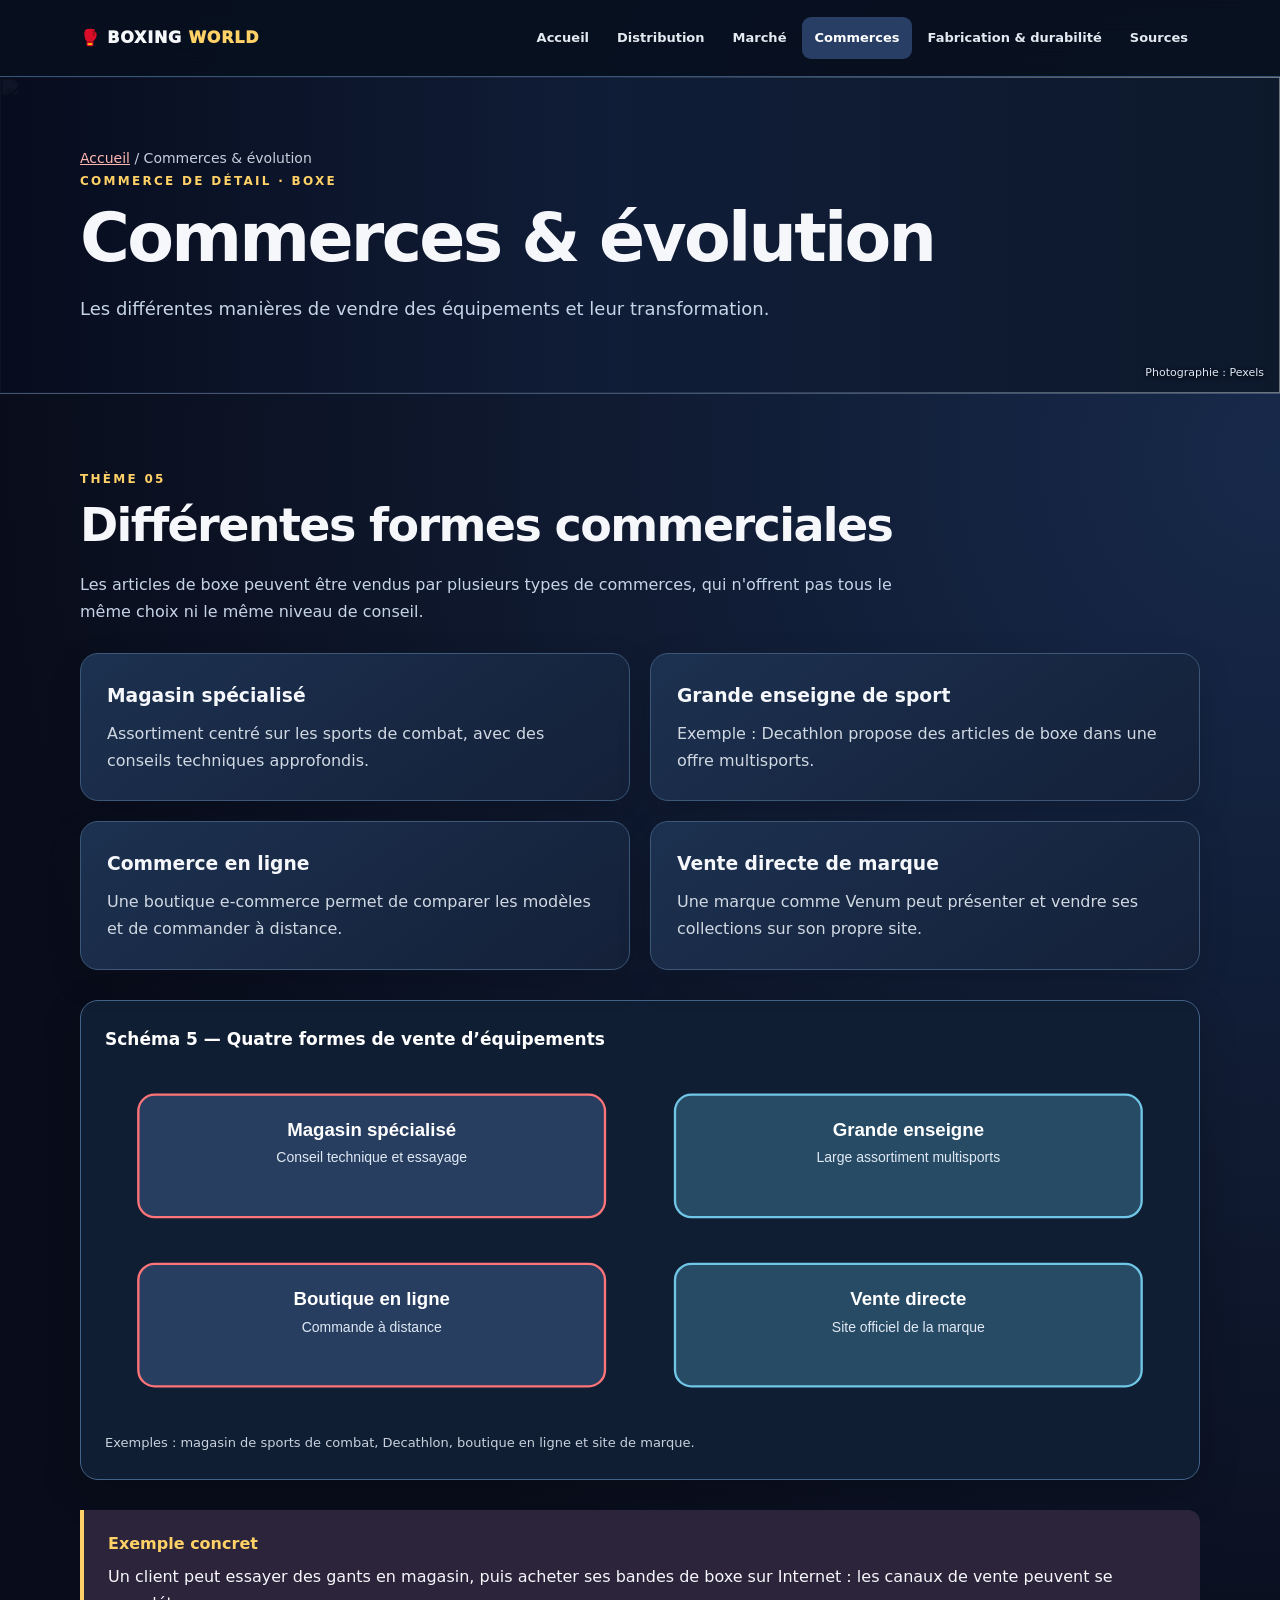
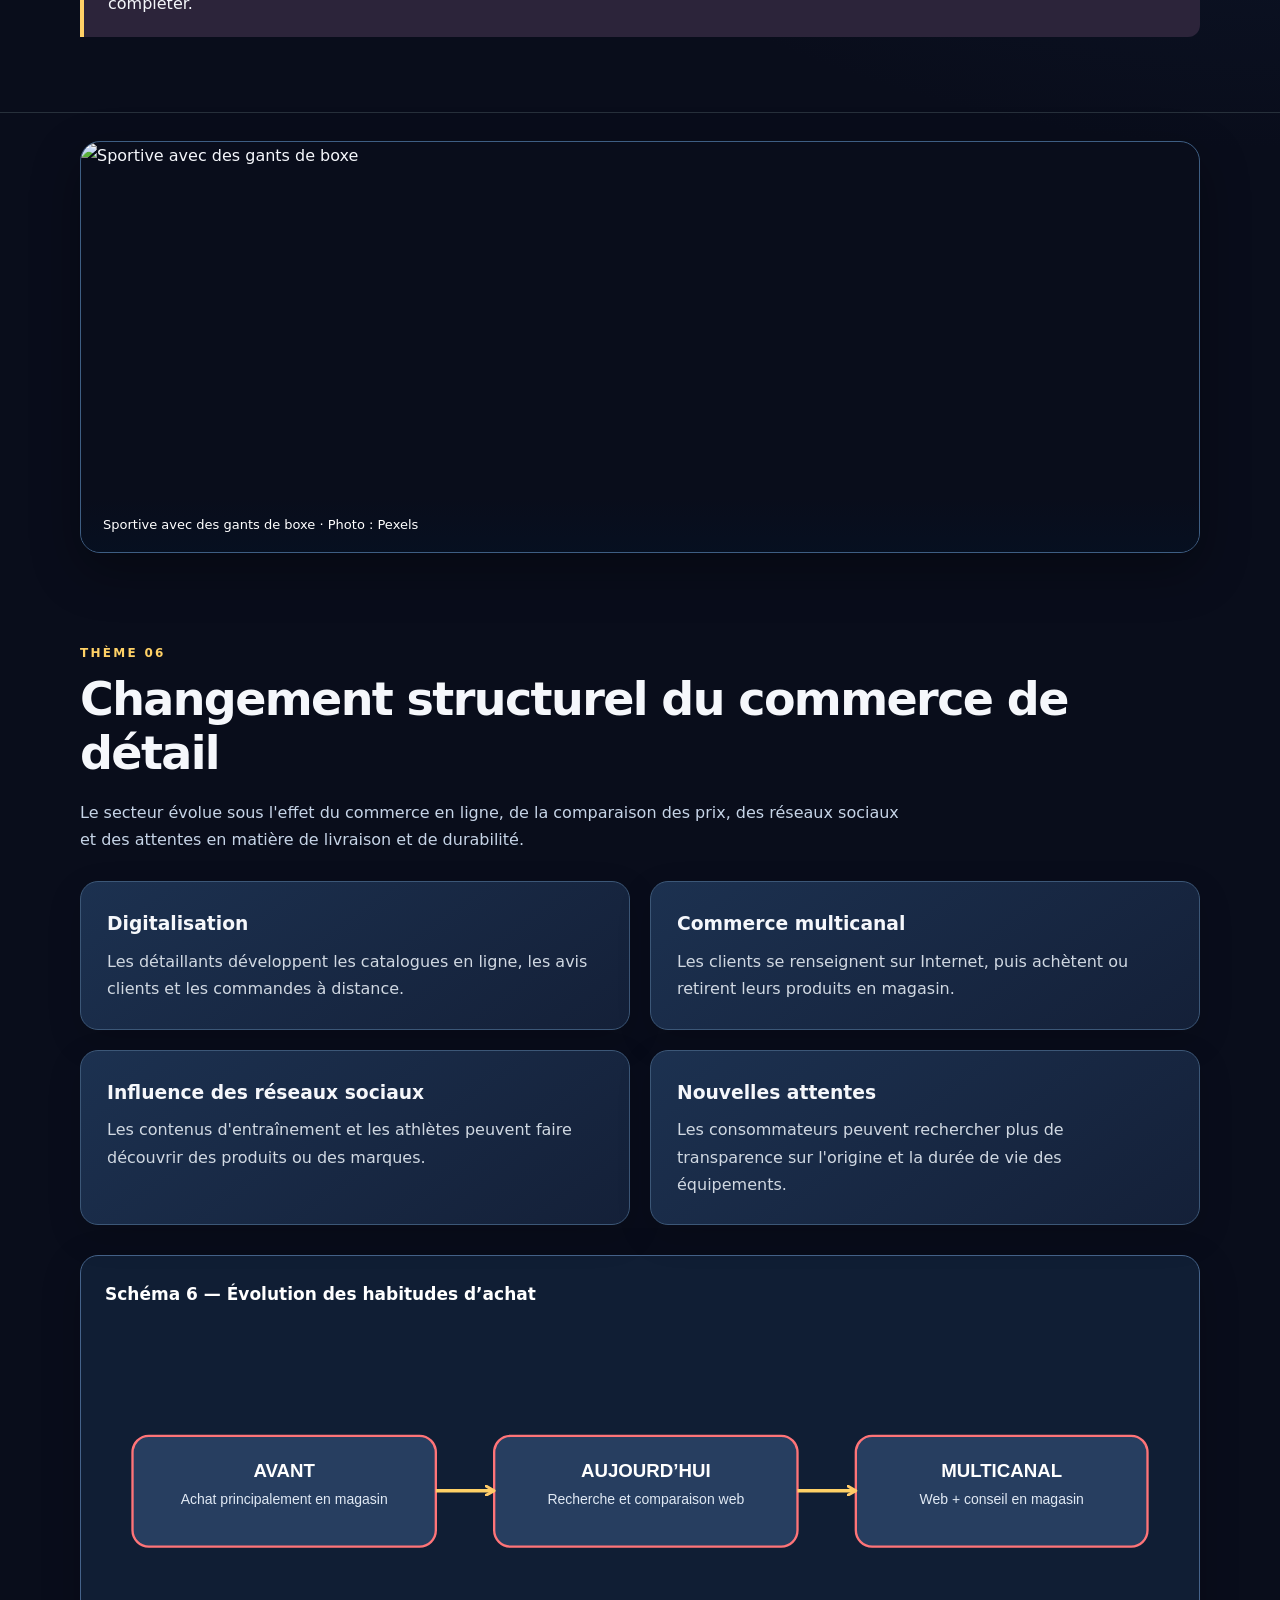
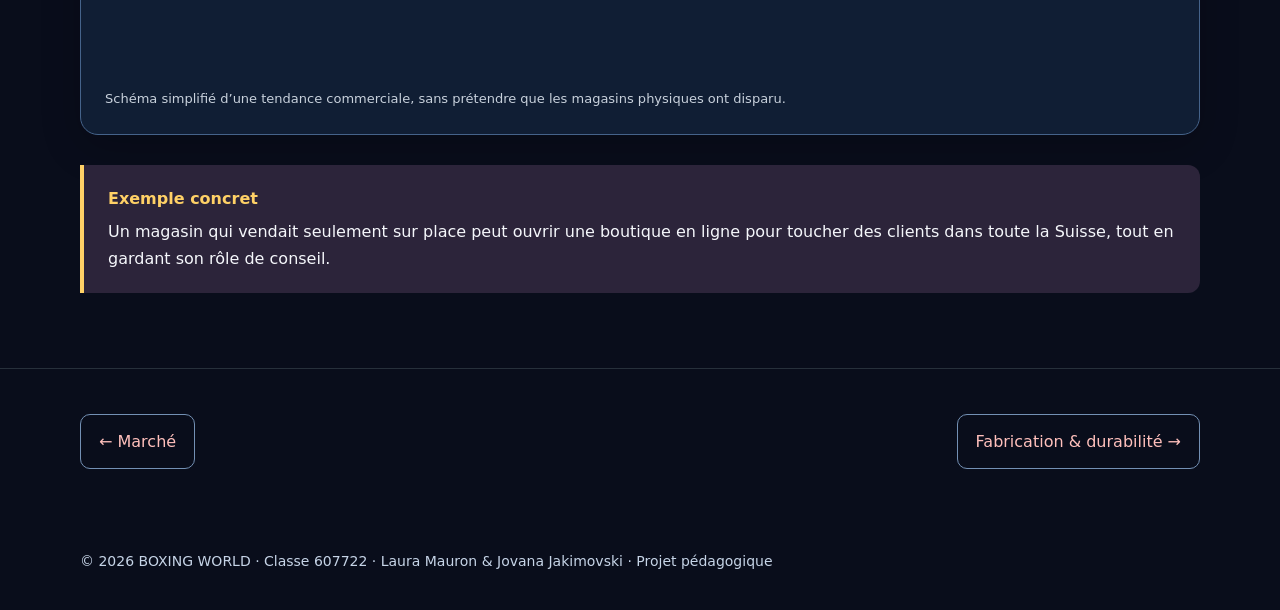
==== commerces.html @ 9fbda21e "site" ====
<!DOCTYPE html>
<html lang="fr"><head><meta charset="utf-8"/><meta content="width=device-width,initial-scale=1" name="viewport"/><meta content="Les différentes manières de vendre des équipements et leur transformation." name="description"/><meta content="#0a0d12" name="theme-color"/><title>Commerces &amp; évolution | BOXING WORLD</title><link href="style.css" rel="stylesheet"/><script defer="" src="script.js"></script></head><body><header class="top"><nav aria-label="Navigation principale" class="nav wrap"><a class="logo" href="index.html">🥊 BOXING <span>WORLD</span></a><button aria-controls="links" aria-expanded="false" class="menu" id="menu">☰ Menu</button><div class="navlinks" id="links"><a href="index.html">Accueil</a><a href="distribution.html">Distribution</a><a href="marche.html">Marché</a><a aria-current="page" href="commerces.html">Commerces</a><a href="fabrication.html">Fabrication &amp; durabilité</a><a href="sources.html">Sources</a></div></nav></header><main><section class="pagehero photo-hero photo-hero-3"><div aria-hidden="true" class="hero-photo"><img alt="" loading="lazy" src="https://images.pexels.com/photos/5750952/pexels-photo-5750952.jpeg?auto=compress&amp;cs=tinysrgb&amp;w=1400"/></div><div class="wrap"><div class="crumb"><a href="index.html">Accueil</a> / Commerces &amp; évolution</div><div class="eyebrow">Commerce de détail · Boxe</div><h1>Commerces &amp; évolution</h1><p>Les différentes manières de vendre des équipements et leur transformation.</p></div><div class="photo-credit">Photographie : Pexels</div></section><section class="section reveal" id="theme5"><div class="wrap"><div class="num">Thème 05</div><h2>Différentes formes commerciales</h2><p class="intro">Les articles de boxe peuvent être vendus par plusieurs types de commerces, qui n'offrent pas tous le même choix ni le même niveau de conseil.</p><div class="grid"><div class="card"><h3>Magasin spécialisé</h3><p>Assortiment centré sur les sports de combat, avec des conseils techniques approfondis.</p></div><div class="card"><h3>Grande enseigne de sport</h3><p>Exemple : Decathlon propose des articles de boxe dans une offre multisports.</p></div><div class="card"><h3>Commerce en ligne</h3><p>Une boutique e-commerce permet de comparer les modèles et de commander à distance.</p></div><div class="card"><h3>Vente directe de marque</h3><p>Une marque comme Venum peut présenter et vendre ses collections sur son propre site.</p></div></div><figure class="diagram"><figcaption>Schéma 5 — Quatre formes de vente d’équipements</figcaption><svg aria-label="Schéma 5 — Quatre formes de vente d’équipements" role="img" viewBox="0 0 900 300" xmlns="http://www.w3.org/2000/svg"><defs><marker id="arrow-head-0" markerHeight="10" markerUnits="userSpaceOnUse" markerWidth="10" orient="auto" refX="8" refY="5"><path d="M1 1 L8 5 L1 9" fill="none" stroke="#ffca69" stroke-linecap="round" stroke-linejoin="round" stroke-width="2.5"></path></marker></defs><rect class="node" height="105" rx="14" width="400" x="20" y="22"></rect><text class="label" text-anchor="middle" x="220.0" y="57">Magasin spécialisé</text><text class="small" text-anchor="middle" x="220.0" y="80">Conseil technique et essayage</text><rect class="mutednode" height="105" rx="14" width="400" x="480" y="22"></rect><text class="label" text-anchor="middle" x="680.0" y="57">Grande enseigne</text><text class="small" text-anchor="middle" x="680.0" y="80">Large assortiment multisports</text><rect class="node" height="105" rx="14" width="400" x="20" y="167"></rect><text class="label" text-anchor="middle" x="220.0" y="202">Boutique en ligne</text><text class="small" text-anchor="middle" x="220.0" y="225">Commande à distance</text><rect class="mutednode" height="105" rx="14" width="400" x="480" y="167"></rect><text class="label" text-anchor="middle" x="680.0" y="202">Vente directe</text><text class="small" text-anchor="middle" x="680.0" y="225">Site officiel de la marque</text></svg><div class="hint">Exemples : magasin de sports de combat, Decathlon, boutique en ligne et site de marque.</div></figure><div class="example"><strong>Exemple concret</strong><p>Un client peut essayer des gants en magasin, puis acheter ses bandes de boxe sur Internet : les canaux de vente peuvent se compléter.</p></div></div></section><figure class="editorial-photo reveal"><img alt="Sportive avec des gants de boxe" decoding="async" loading="lazy" src="https://images.pexels.com/photos/4842731/pexels-photo-4842731.jpeg?auto=compress&amp;cs=tinysrgb&amp;w=1400"/><figcaption>Sportive avec des gants de boxe · Photo : Pexels</figcaption></figure><section class="section reveal" id="theme6"><div class="wrap"><div class="num">Thème 06</div><h2>Changement structurel du commerce de détail</h2><p class="intro">Le secteur évolue sous l'effet du commerce en ligne, de la comparaison des prix, des réseaux sociaux et des attentes en matière de livraison et de durabilité.</p><div class="grid"><div class="card"><h3>Digitalisation</h3><p>Les détaillants développent les catalogues en ligne, les avis clients et les commandes à distance.</p></div><div class="card"><h3>Commerce multicanal</h3><p>Les clients se renseignent sur Internet, puis achètent ou retirent leurs produits en magasin.</p></div><div class="card"><h3>Influence des réseaux sociaux</h3><p>Les contenus d'entraînement et les athlètes peuvent faire découvrir des produits ou des marques.</p></div><div class="card"><h3>Nouvelles attentes</h3><p>Les consommateurs peuvent rechercher plus de transparence sur l'origine et la durée de vie des équipements.</p></div></div><figure class="diagram"><figcaption>Schéma 6 — Évolution des habitudes d’achat</figcaption><svg aria-label="Schéma 6 — Évolution des habitudes d’achat" role="img" viewBox="0 0 900 300" xmlns="http://www.w3.org/2000/svg"><defs><marker id="arrow-head-1" markerHeight="10" markerUnits="userSpaceOnUse" markerWidth="10" orient="auto" refX="8" refY="5"><path d="M1 1 L8 5 L1 9" fill="none" stroke="#ffca69" stroke-linecap="round" stroke-linejoin="round" stroke-width="2.5"></path></marker></defs><rect class="node" height="95" rx="14" width="260" x="15" y="95"></rect><text class="label" text-anchor="middle" x="145.0" y="130">AVANT</text><text class="small" text-anchor="middle" x="145.0" y="153">Achat principalement en magasin</text><rect class="node" height="95" rx="14" width="260" x="325" y="95"></rect><text class="label" text-anchor="middle" x="455.0" y="130">AUJOURD’HUI</text><text class="small" text-anchor="middle" x="455.0" y="153">Recherche et comparaison web</text><rect class="node" height="95" rx="14" width="250" x="635" y="95"></rect><text class="label" text-anchor="middle" x="760.0" y="130">MULTICANAL</text><text class="small" text-anchor="middle" x="760.0" y="153">Web + conseil en magasin</text><path class="edge" d="M275 142 L325 142" marker-end="url(#arrow-head-1)"></path><path class="edge" d="M585 142 L635 142" marker-end="url(#arrow-head-1)"></path></svg><div class="hint">Schéma simplifié d’une tendance commerciale, sans prétendre que les magasins physiques ont disparu.</div></figure><div class="example"><strong>Exemple concret</strong><p>Un magasin qui vendait seulement sur place peut ouvrir une boutique en ligne pour toucher des clients dans toute la Suisse, tout en gardant son rôle de conseil.</p></div></div></section><div class="wrap next"><a href="marche.html">← Marché</a><a href="fabrication.html">Fabrication &amp; durabilité →</a></div></main><footer class="footer"><div class="wrap">© <span class="year">2026</span> BOXING WORLD · Classe 607722 · Laura Mauron &amp; Jovana Jakimovski · Projet pédagogique</div></footer></body></html>
---- style.css ----
:root{--bg:#0a0d12;--surface:#151b25;--surface2:#1d2633;--ink:#f5f7fb;--muted:#b9c4d2;--red:#ff625d;--gold:#ffc778;--line:#354051}*{box-sizing:border-box}html{scroll-behavior:smooth}body{margin:0;background:var(--bg);color:var(--ink);font:16px/1.7 system-ui,-apple-system,Segoe UI,sans-serif}a{color:inherit}a:focus-visible,button:focus-visible{outline:3px solid var(--gold);outline-offset:4px}.wrap{width:min(1120px,92%);margin:auto}.top{position:sticky;top:0;z-index:50;background:#0a0d12ed;backdrop-filter:blur(16px);border-bottom:1px solid var(--line)}.nav{display:flex;align-items:center;justify-content:space-between;gap:16px;min-height:76px}.logo{font-weight:950;letter-spacing:.05em;text-decoration:none;white-space:nowrap}.logo span,.accent{color:var(--red)}.navlinks{display:flex;align-items:center;gap:4px;flex-wrap:wrap}.navlinks a{font-size:13px;text-decoration:none;padding:10px 12px;border-radius:9px;color:#e3e9f0;font-weight:700}.navlinks a:hover,.navlinks a[aria-current=page]{background:#35232b;color:#ffb4b0}.menu{display:none;background:var(--surface);color:white;border:1px solid var(--line);border-radius:9px;padding:8px 14px;cursor:pointer}.hero{position:relative;isolation:isolate;overflow:hidden;background:radial-gradient(circle at 82% 18%,#a52f3660,transparent 38%),linear-gradient(115deg,#192333,#090b0f);padding:115px 0 105px;border-bottom:1px solid var(--line)}.hero:after{content:'🥊';position:absolute;right:6%;top:8%;font-size:clamp(130px,21vw,290px);opacity:.12;transform:rotate(-17deg);z-index:-1}.eyebrow,.num{color:#ffb2ac;text-transform:uppercase;letter-spacing:.19em;font-size:12px;font-weight:900}.hero h1{font-size:clamp(52px,8vw,104px);line-height:1.04;letter-spacing:-.06em;margin:20px 0}.hero p{max-width:720px;color:#d0d8e3;font-size:clamp(17px,2vw,21px)}.btn{display:inline-flex;align-items:center;justify-content:center;background:var(--red);color:#14151a;text-decoration:none;font-weight:900;border:0;border-radius:11px;padding:13px 22px;margin-top:16px;cursor:pointer;transition:transform .2s,background .2s}.btn:hover{background:#ff8c87;transform:translateY(-3px)}.btn.secondary{background:transparent;color:#fff;border:1px solid #718097}.meta{margin-top:32px;color:#d4dbe4;font-size:14px}.pagehero{padding:70px 0 50px;background:linear-gradient(125deg,#1b2330,#10151c);border-bottom:1px solid var(--line)}.pagehero h1{font-size:clamp(36px,6vw,68px);line-height:1.1;letter-spacing:-.04em;margin:10px 0}.pagehero p{color:var(--muted);max-width:760px;font-size:18px}.section{padding:75px 0;border-bottom:1px solid #27303b;scroll-margin-top:95px}.section h2{font-size:clamp(30px,4vw,46px);line-height:1.17;margin:10px 0 18px;letter-spacing:-.035em}.section .intro{color:var(--muted);max-width:830px}.grid,.topicgrid{display:grid;grid-template-columns:repeat(2,minmax(0,1fr));gap:20px;margin-top:28px}.card,.topic{background:linear-gradient(150deg,#1b2430,#141a23);border:1px solid var(--line);border-radius:18px;padding:26px;transition:transform .2s,border-color .2s}.card:hover,.topic:hover{border-color:#bc6665;transform:translateY(-3px)}.card h3{margin:0 0 8px}.card p{margin:0;color:#d0d8e2}.topic{text-decoration:none;display:flex;flex-direction:column;gap:10px}.topic strong{font-size:23px}.topic small{color:var(--muted);font-size:15px}.topic .arrowlink{color:var(--red);font-weight:900;margin-top:auto}.example{border-left:4px solid var(--red);background:#281d25;padding:20px 24px;border-radius:0 12px 12px 0;margin-top:24px}.example strong{color:#ffaaa6}.example p{margin:6px 0 0}.steps{display:flex;align-items:stretch;flex-wrap:wrap;gap:9px;margin:24px 0}.step{padding:12px 15px;background:var(--surface);border:1px solid var(--line);border-radius:10px;flex:1;min-width:130px;text-align:center;font-weight:700}.arrow{align-self:center;color:var(--red);font-weight:900}.pill{display:inline-block;border:1px solid #a5504e;color:#ffc0bc;padding:5px 10px;border-radius:30px;margin:5px 5px 0 0;font-size:13px}.sources a{color:#ffb3af;overflow-wrap:anywhere}.sources li{margin-bottom:14px}.footer{padding:36px 0;color:var(--muted);font-size:14px}.back{color:#ffaaa6}.diagram{margin:30px 0;background:#101824;border:1px solid #425063;border-radius:18px;padding:24px;overflow-x:auto}.diagram figcaption{font-weight:850;color:#fff;margin-bottom:16px;font-size:17px}.diagram svg{display:block;width:100%;min-width:550px;height:auto;max-height:350px}.diagram .hint{color:#c8d1dc;font-size:13px;margin-top:13px}.diagram svg text{font-family:Arial,sans-serif}.diagram svg .label{fill:#fff;font-size:16px;font-weight:700}.diagram svg .small{fill:#d3d9e3;font-size:12px}.diagram svg .node{fill:#252b37;stroke:#ff7771;stroke-width:2}.diagram svg .edge{stroke:#ff8d86;stroke-width:3;fill:none}.diagram svg .mutednode{fill:#283342;stroke:#9bb0c8;stroke-width:2}.notice{padding:18px 22px;background:#172333;border:1px solid #45576d;border-radius:12px;margin:22px 0;color:#e2eaf2}.quiz{background:var(--surface);border:1px solid var(--line);padding:28px;border-radius:18px;margin-top:25px}.quiz button{display:block;text-align:left;width:100%;padding:12px 15px;background:#242e3b;color:white;border:1px solid #566375;border-radius:9px;margin:10px 0;cursor:pointer;font:inherit}.quiz button:hover{border-color:var(--red)}.quiz button:disabled{cursor:default;opacity:.85}.quiz-result{font-weight:800;min-height:30px}.crumb{font-size:14px;color:#c7d0dd}.crumb a{color:#ffb5b0}.next{display:flex;justify-content:space-between;gap:15px;flex-wrap:wrap;margin:45px auto}.next a{color:#ffc0bc;text-decoration:none;border:1px solid #566275;padding:13px 18px;border-radius:10px}.next a:hover{background:#293344}.reveal{opacity:0;transform:translateY(18px);transition:opacity .55s,transform .55s}.reveal.visible{opacity:1;transform:none}@media(max-width:920px){.menu{display:block}.navlinks{display:none;position:absolute;top:75px;left:0;right:0;background:#111823;padding:16px 4%;flex-direction:column;align-items:stretch;border-bottom:1px solid var(--line)}.navlinks.open{display:flex}.navlinks a{font-size:15px}.grid,.topicgrid{grid-template-columns:1fr}.hero{padding:78px 0}.arrow{display:none}}@media(prefers-reduced-motion:reduce){*,*:before,*:after{scroll-behavior:auto!important;transition:none!important}.reveal{opacity:1;transform:none}}
/* BOXING WORLD V3 — palette, photos et flèches */
:root{--bg:#090d1b;--surface:#15223a;--surface2:#1b3150;--red:#ff525e;--gold:#ffd166;--line:#405574;--muted:#c6d4e7}
body{background:radial-gradient(circle at 100% 12%,#17294a 0,transparent 36%),var(--bg)}
.top{background:#08101feF;border-bottom-color:#355579}.logo span{color:#ffd166}.navlinks a[aria-current=page]{background:#283e65;color:#fff}.navlinks a:hover{background:#294c74;color:#fff}
.hero,.pagehero{isolation:isolate;position:relative;overflow:hidden;background:#111c30}.hero{min-height:560px;display:flex;align-items:center}.pagehero{min-height:300px}.hero:after{display:none}.photo-hero>.wrap{position:relative;z-index:2}.hero-photo{position:absolute;inset:0;z-index:0}.hero-photo img{width:100%;height:100%;object-fit:cover;object-position:center 45%;filter:saturate(1.18) contrast(1.12)}.photo-hero:before{content:'';position:absolute;inset:0;z-index:1;background:linear-gradient(90deg,#070c1df5 0%,#101d38e8 48%,#08142675 100%)}.photo-credit{position:absolute;right:16px;bottom:10px;z-index:2;color:#dce7f4;font-size:11px;text-shadow:0 1px 4px #000}.hero h1{text-shadow:0 4px 22px #0008}.accent{color:#ffd166}.eyebrow,.num{color:#ffd166}.btn{background:#ff5964;color:#111827}.btn:hover{background:#ff8990}.card,.topic{background:linear-gradient(145deg,#1c3150,#142038);border-color:#3c5777;box-shadow:0 12px 35px #0002}.card:hover,.topic:hover{border-color:#ffd166;box-shadow:0 18px 40px #0005}.topic:nth-child(2){border-top:4px solid #48b5dc}.topic:nth-child(3){border-top:4px solid #ffd166}.topic:nth-child(4){border-top:4px solid #6dd4a7}.topic:nth-child(1){border-top:4px solid #ff5964}.topic .arrowlink{color:#ffd166;display:inline-flex;align-items:center;gap:10px}.topic .arrowlink:after{content:'➜';font-size:20px;transition:transform .2s}.topic:hover .arrowlink:after{transform:translateX(6px)}.step{background:#1d3455;border-color:#5b779b}.steps{gap:12px}.arrow{font-size:0;width:24px;min-width:24px;align-self:center;display:grid;place-items:center}.arrow:after{content:'➜';font-size:25px;color:#ffd166}.diagram{background:#101e34;border-color:#45638a;box-shadow:0 12px 40px #0003}.diagram svg .node{fill:#273e60;stroke:#ff7478}.diagram svg .mutednode{fill:#284b65;stroke:#70c6e6}.diagram svg .edge{stroke:#ffd166;stroke-width:3}.diagram svg .small{fill:#e0e9f4}.example{background:#2c243a;border-left-color:#ffd166}.example strong{color:#ffd166}.editorial-photo{width:min(1120px,92%);margin:28px auto 15px;position:relative;border-radius:20px;overflow:hidden;border:1px solid #3e5e83;box-shadow:0 18px 50px #0005}.editorial-photo img{display:block;width:100%;height:clamp(240px,38vw,410px);object-fit:cover}.editorial-photo figcaption{position:absolute;bottom:0;left:0;right:0;padding:16px 22px;background:linear-gradient(transparent,#061021e8);font-size:13px;color:#fff}.next a{border-color:#7390b4}.next a:hover{background:#29476a}.quiz button:hover{border-color:#ffd166}
@media(max-width:920px){.hero{min-height:490px}.photo-hero:before{background:linear-gradient(90deg,#070c1df5,#101d38d9)}.steps{display:grid;grid-template-columns:1fr;gap:4px}.arrow{height:28px;width:100%;transform:rotate(90deg);justify-self:center}.diagram svg{min-width:550px}.navlinks{background:#0d1a30}}
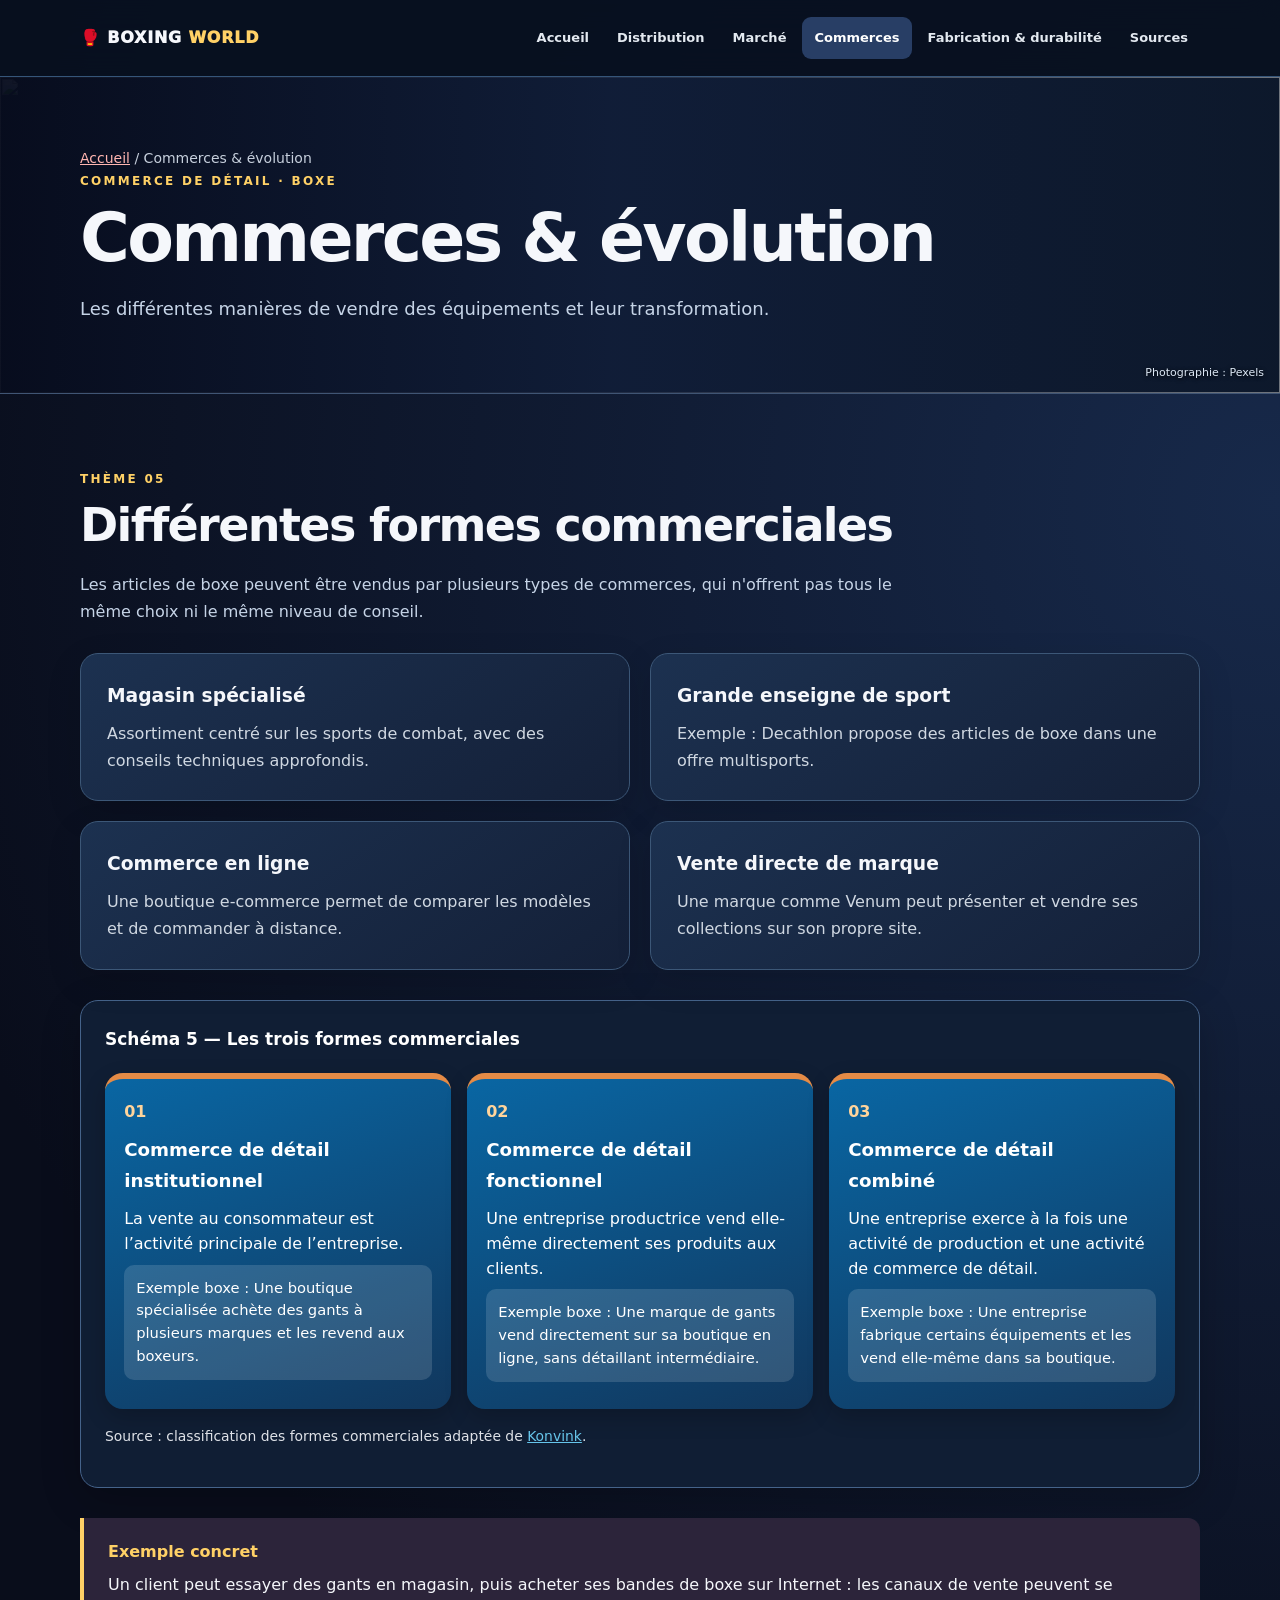
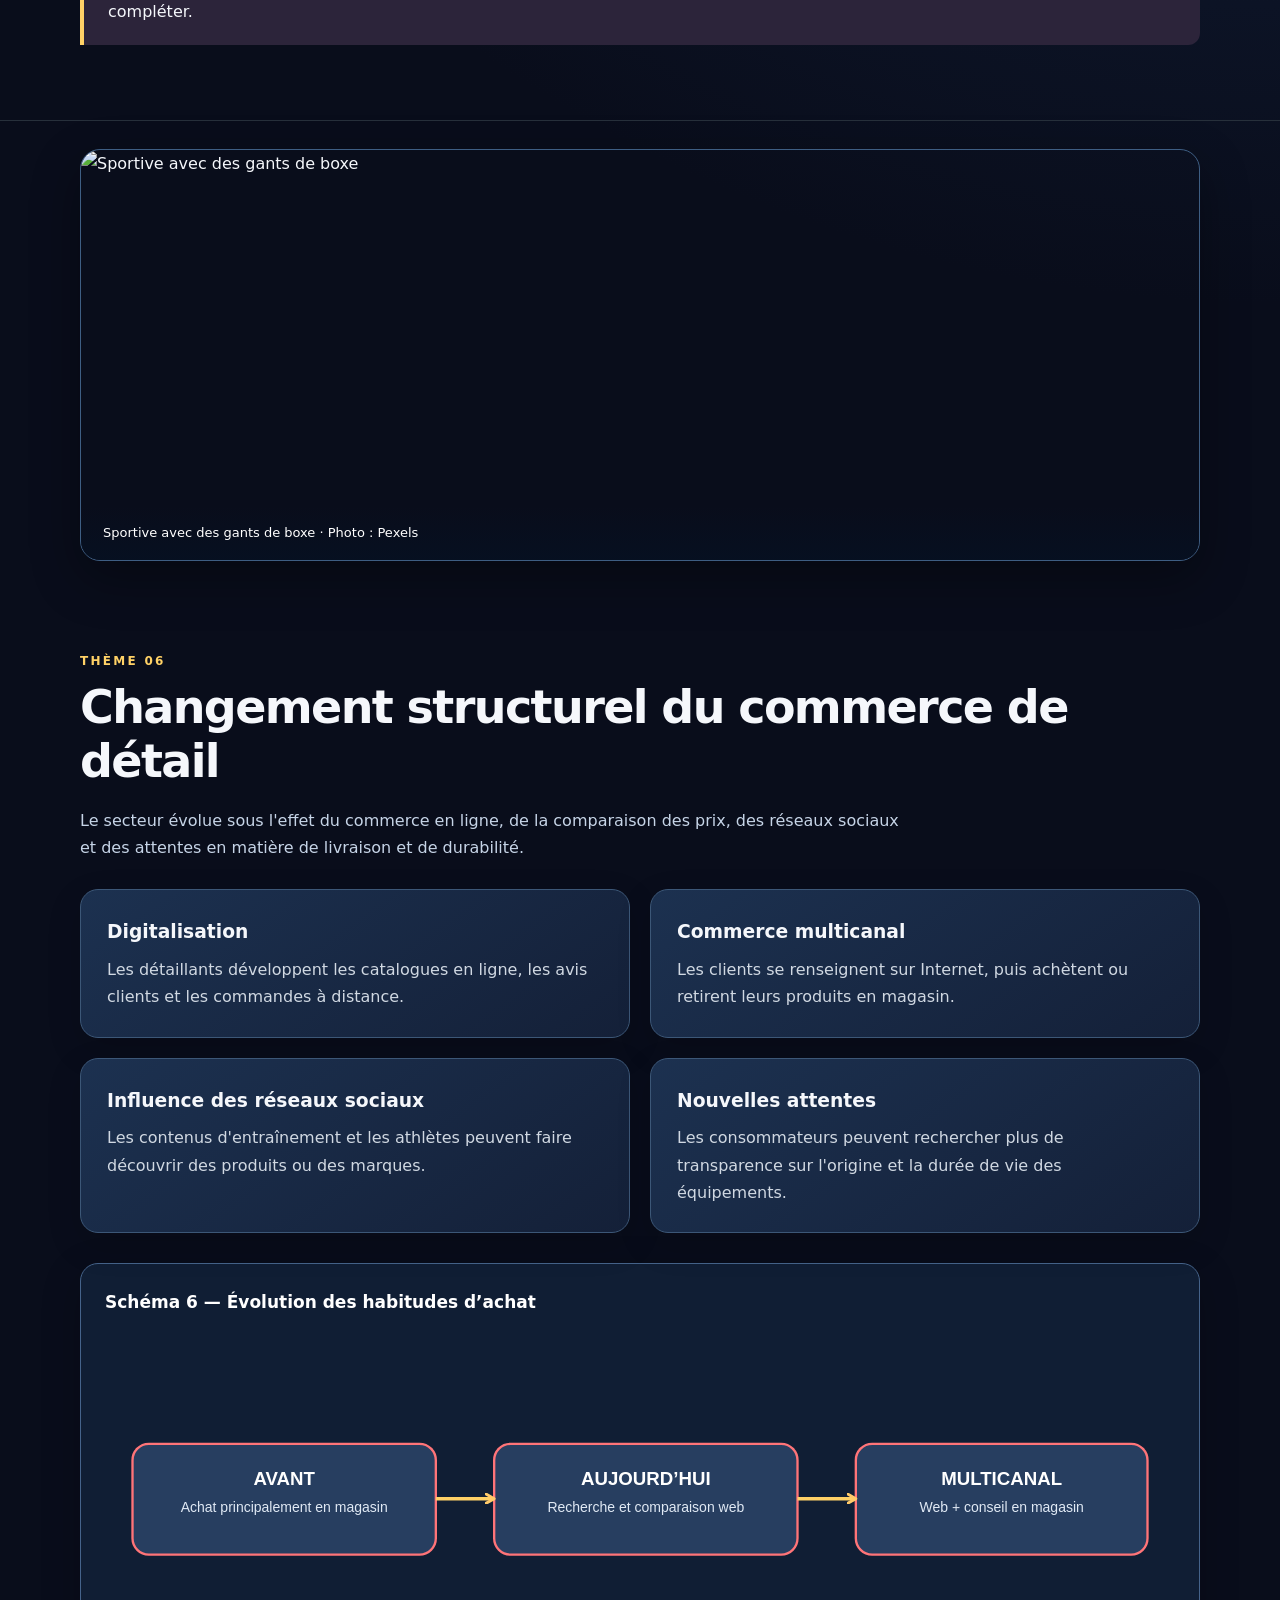
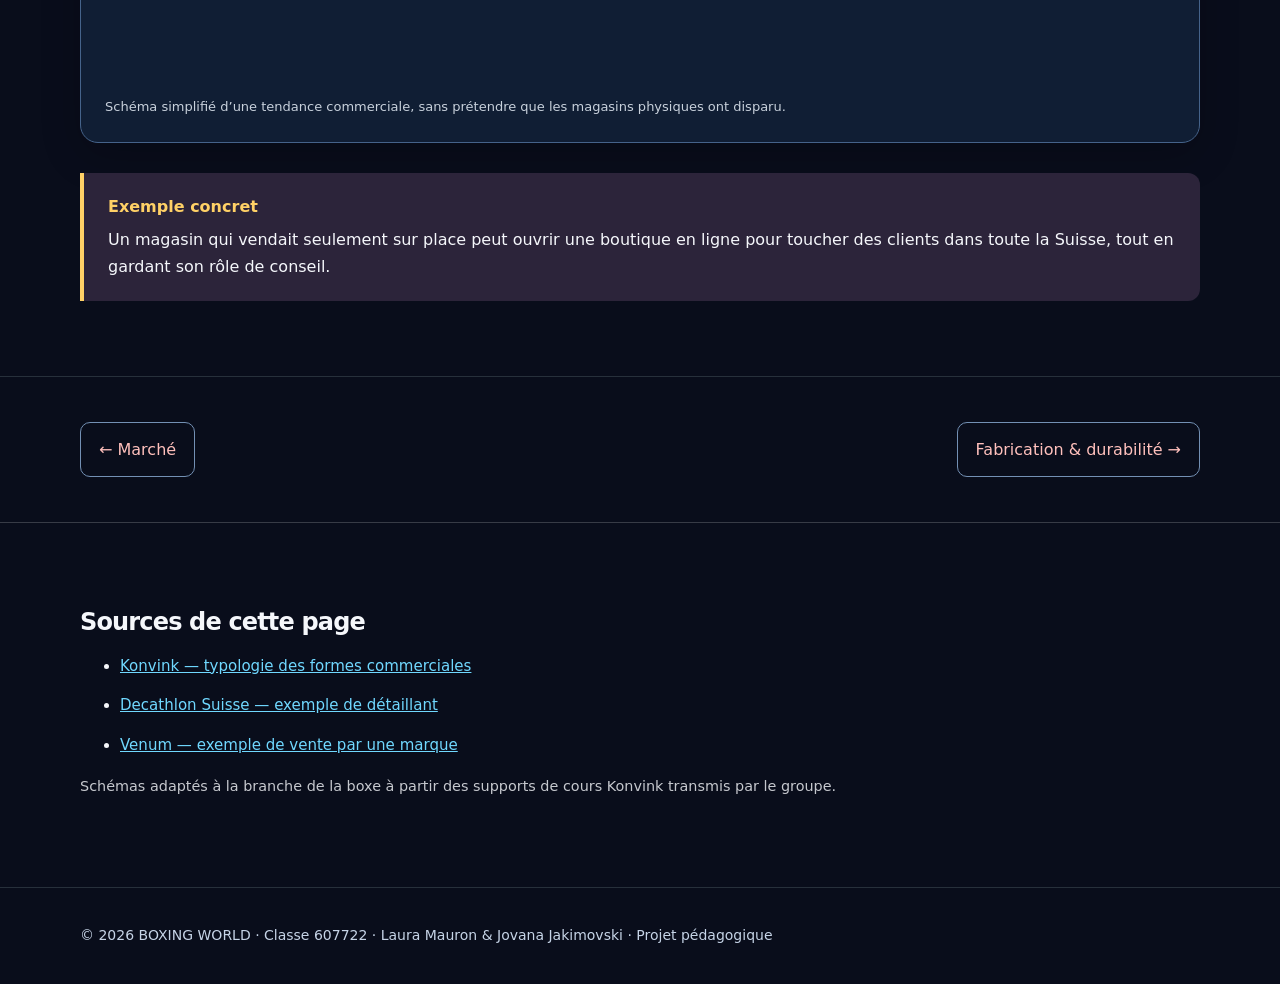
==== commit 77b36d9e: "add" ====
--- a/commerces.html
+++ b/commerces.html
@@ -1,2 +1,3 @@
 <!DOCTYPE html>
-<html lang="fr"><head><meta charset="utf-8"/><meta content="width=device-width,initial-scale=1" name="viewport"/><meta content="Les différentes manières de vendre des équipements et leur transformation." name="description"/><meta content="#0a0d12" name="theme-color"/><title>Commerces &amp; évolution | BOXING WORLD</title><link href="style.css" rel="stylesheet"/><script defer="" src="script.js"></script></head><body><header class="top"><nav aria-label="Navigation principale" class="nav wrap"><a class="logo" href="index.html">🥊 BOXING <span>WORLD</span></a><button aria-controls="links" aria-expanded="false" class="menu" id="menu">☰ Menu</button><div class="navlinks" id="links"><a href="index.html">Accueil</a><a href="distribution.html">Distribution</a><a href="marche.html">Marché</a><a aria-current="page" href="commerces.html">Commerces</a><a href="fabrication.html">Fabrication &amp; durabilité</a><a href="sources.html">Sources</a></div></nav></header><main><section class="pagehero photo-hero photo-hero-3"><div aria-hidden="true" class="hero-photo"><img alt="" loading="lazy" src="https://images.pexels.com/photos/5750952/pexels-photo-5750952.jpeg?auto=compress&amp;cs=tinysrgb&amp;w=1400"/></div><div class="wrap"><div class="crumb"><a href="index.html">Accueil</a> / Commerces &amp; évolution</div><div class="eyebrow">Commerce de détail · Boxe</div><h1>Commerces &amp; évolution</h1><p>Les différentes manières de vendre des équipements et leur transformation.</p></div><div class="photo-credit">Photographie : Pexels</div></section><section class="section reveal" id="theme5"><div class="wrap"><div class="num">Thème 05</div><h2>Différentes formes commerciales</h2><p class="intro">Les articles de boxe peuvent être vendus par plusieurs types de commerces, qui n'offrent pas tous le même choix ni le même niveau de conseil.</p><div class="grid"><div class="card"><h3>Magasin spécialisé</h3><p>Assortiment centré sur les sports de combat, avec des conseils techniques approfondis.</p></div><div class="card"><h3>Grande enseigne de sport</h3><p>Exemple : Decathlon propose des articles de boxe dans une offre multisports.</p></div><div class="card"><h3>Commerce en ligne</h3><p>Une boutique e-commerce permet de comparer les modèles et de commander à distance.</p></div><div class="card"><h3>Vente directe de marque</h3><p>Une marque comme Venum peut présenter et vendre ses collections sur son propre site.</p></div></div><figure class="diagram"><figcaption>Schéma 5 — Quatre formes de vente d’équipements</figcaption><svg aria-label="Schéma 5 — Quatre formes de vente d’équipements" role="img" viewBox="0 0 900 300" xmlns="http://www.w3.org/2000/svg"><defs><marker id="arrow-head-0" markerHeight="10" markerUnits="userSpaceOnUse" markerWidth="10" orient="auto" refX="8" refY="5"><path d="M1 1 L8 5 L1 9" fill="none" stroke="#ffca69" stroke-linecap="round" stroke-linejoin="round" stroke-width="2.5"></path></marker></defs><rect class="node" height="105" rx="14" width="400" x="20" y="22"></rect><text class="label" text-anchor="middle" x="220.0" y="57">Magasin spécialisé</text><text class="small" text-anchor="middle" x="220.0" y="80">Conseil technique et essayage</text><rect class="mutednode" height="105" rx="14" width="400" x="480" y="22"></rect><text class="label" text-anchor="middle" x="680.0" y="57">Grande enseigne</text><text class="small" text-anchor="middle" x="680.0" y="80">Large assortiment multisports</text><rect class="node" height="105" rx="14" width="400" x="20" y="167"></rect><text class="label" text-anchor="middle" x="220.0" y="202">Boutique en ligne</text><text class="small" text-anchor="middle" x="220.0" y="225">Commande à distance</text><rect class="mutednode" height="105" rx="14" width="400" x="480" y="167"></rect><text class="label" text-anchor="middle" x="680.0" y="202">Vente directe</text><text class="small" text-anchor="middle" x="680.0" y="225">Site officiel de la marque</text></svg><div class="hint">Exemples : magasin de sports de combat, Decathlon, boutique en ligne et site de marque.</div></figure><div class="example"><strong>Exemple concret</strong><p>Un client peut essayer des gants en magasin, puis acheter ses bandes de boxe sur Internet : les canaux de vente peuvent se compléter.</p></div></div></section><figure class="editorial-photo reveal"><img alt="Sportive avec des gants de boxe" decoding="async" loading="lazy" src="https://images.pexels.com/photos/4842731/pexels-photo-4842731.jpeg?auto=compress&amp;cs=tinysrgb&amp;w=1400"/><figcaption>Sportive avec des gants de boxe · Photo : Pexels</figcaption></figure><section class="section reveal" id="theme6"><div class="wrap"><div class="num">Thème 06</div><h2>Changement structurel du commerce de détail</h2><p class="intro">Le secteur évolue sous l'effet du commerce en ligne, de la comparaison des prix, des réseaux sociaux et des attentes en matière de livraison et de durabilité.</p><div class="grid"><div class="card"><h3>Digitalisation</h3><p>Les détaillants développent les catalogues en ligne, les avis clients et les commandes à distance.</p></div><div class="card"><h3>Commerce multicanal</h3><p>Les clients se renseignent sur Internet, puis achètent ou retirent leurs produits en magasin.</p></div><div class="card"><h3>Influence des réseaux sociaux</h3><p>Les contenus d'entraînement et les athlètes peuvent faire découvrir des produits ou des marques.</p></div><div class="card"><h3>Nouvelles attentes</h3><p>Les consommateurs peuvent rechercher plus de transparence sur l'origine et la durée de vie des équipements.</p></div></div><figure class="diagram"><figcaption>Schéma 6 — Évolution des habitudes d’achat</figcaption><svg aria-label="Schéma 6 — Évolution des habitudes d’achat" role="img" viewBox="0 0 900 300" xmlns="http://www.w3.org/2000/svg"><defs><marker id="arrow-head-1" markerHeight="10" markerUnits="userSpaceOnUse" markerWidth="10" orient="auto" refX="8" refY="5"><path d="M1 1 L8 5 L1 9" fill="none" stroke="#ffca69" stroke-linecap="round" stroke-linejoin="round" stroke-width="2.5"></path></marker></defs><rect class="node" height="95" rx="14" width="260" x="15" y="95"></rect><text class="label" text-anchor="middle" x="145.0" y="130">AVANT</text><text class="small" text-anchor="middle" x="145.0" y="153">Achat principalement en magasin</text><rect class="node" height="95" rx="14" width="260" x="325" y="95"></rect><text class="label" text-anchor="middle" x="455.0" y="130">AUJOURD’HUI</text><text class="small" text-anchor="middle" x="455.0" y="153">Recherche et comparaison web</text><rect class="node" height="95" rx="14" width="250" x="635" y="95"></rect><text class="label" text-anchor="middle" x="760.0" y="130">MULTICANAL</text><text class="small" text-anchor="middle" x="760.0" y="153">Web + conseil en magasin</text><path class="edge" d="M275 142 L325 142" marker-end="url(#arrow-head-1)"></path><path class="edge" d="M585 142 L635 142" marker-end="url(#arrow-head-1)"></path></svg><div class="hint">Schéma simplifié d’une tendance commerciale, sans prétendre que les magasins physiques ont disparu.</div></figure><div class="example"><strong>Exemple concret</strong><p>Un magasin qui vendait seulement sur place peut ouvrir une boutique en ligne pour toucher des clients dans toute la Suisse, tout en gardant son rôle de conseil.</p></div></div></section><div class="wrap next"><a href="marche.html">← Marché</a><a href="fabrication.html">Fabrication &amp; durabilité →</a></div></main><footer class="footer"><div class="wrap">© <span class="year">2026</span> BOXING WORLD · Classe 607722 · Laura Mauron &amp; Jovana Jakimovski · Projet pédagogique</div></footer></body></html>+
+<html lang="fr"><head><meta charset="utf-8"/><meta content="width=device-width,initial-scale=1" name="viewport"/><meta content="Les différentes manières de vendre des équipements et leur transformation." name="description"/><meta content="#0a0d12" name="theme-color"/><title>Commerces &amp; évolution | BOXING WORLD</title><link href="style.css" rel="stylesheet"/><script defer="" src="script.js"></script></head><body><header class="top"><nav aria-label="Navigation principale" class="nav wrap"><a class="logo" href="index.html">🥊 BOXING <span>WORLD</span></a><button aria-controls="links" aria-expanded="false" class="menu" id="menu">☰ Menu</button><div class="navlinks" id="links"><a href="index.html">Accueil</a><a href="distribution.html">Distribution</a><a href="marche.html">Marché</a><a aria-current="page" href="commerces.html">Commerces</a><a href="fabrication.html">Fabrication &amp; durabilité</a><a href="sources.html">Sources</a></div></nav></header><main><section class="pagehero photo-hero photo-hero-3"><div aria-hidden="true" class="hero-photo"><img alt="" loading="lazy" src="https://images.pexels.com/photos/5750952/pexels-photo-5750952.jpeg?auto=compress&amp;cs=tinysrgb&amp;w=1400"/></div><div class="wrap"><div class="crumb"><a href="index.html">Accueil</a> / Commerces &amp; évolution</div><div class="eyebrow">Commerce de détail · Boxe</div><h1>Commerces &amp; évolution</h1><p>Les différentes manières de vendre des équipements et leur transformation.</p></div><div class="photo-credit">Photographie : Pexels</div></section><section class="section reveal" id="theme5"><div class="wrap"><div class="num">Thème 05</div><h2>Différentes formes commerciales</h2><p class="intro">Les articles de boxe peuvent être vendus par plusieurs types de commerces, qui n'offrent pas tous le même choix ni le même niveau de conseil.</p><div class="grid"><div class="card"><h3>Magasin spécialisé</h3><p>Assortiment centré sur les sports de combat, avec des conseils techniques approfondis.</p></div><div class="card"><h3>Grande enseigne de sport</h3><p>Exemple : Decathlon propose des articles de boxe dans une offre multisports.</p></div><div class="card"><h3>Commerce en ligne</h3><p>Une boutique e-commerce permet de comparer les modèles et de commander à distance.</p></div><div class="card"><h3>Vente directe de marque</h3><p>Une marque comme Venum peut présenter et vendre ses collections sur son propre site.</p></div></div><figure class="diagram"><figcaption>Schéma 5 — Les trois formes commerciales</figcaption><div class="commercial-grid"><article class="commercial-card"><span class="commercial-number">01</span><h3>Commerce de détail institutionnel</h3><p>La vente au consommateur est l’activité principale de l’entreprise.</p><p class="diagram-example">Exemple boxe : Une boutique spécialisée achète des gants à plusieurs marques et les revend aux boxeurs.</p></article><article class="commercial-card"><span class="commercial-number">02</span><h3>Commerce de détail fonctionnel</h3><p>Une entreprise productrice vend elle-même directement ses produits aux clients.</p><p class="diagram-example">Exemple boxe : Une marque de gants vend directement sur sa boutique en ligne, sans détaillant intermédiaire.</p></article><article class="commercial-card"><span class="commercial-number">03</span><h3>Commerce de détail combiné</h3><p>Une entreprise exerce à la fois une activité de production et une activité de commerce de détail.</p><p class="diagram-example">Exemple boxe : Une entreprise fabrique certains équipements et les vend elle-même dans sa boutique.</p></article></div><p class="diagram-source">Source : classification des formes commerciales adaptée de <a href="https://app.konvink.ch/" rel="noopener noreferrer" target="_blank">Konvink</a>.</p></figure><div class="example"><strong>Exemple concret</strong><p>Un client peut essayer des gants en magasin, puis acheter ses bandes de boxe sur Internet : les canaux de vente peuvent se compléter.</p></div></div></section><figure class="editorial-photo reveal"><img alt="Sportive avec des gants de boxe" decoding="async" loading="lazy" src="https://images.pexels.com/photos/4842731/pexels-photo-4842731.jpeg?auto=compress&amp;cs=tinysrgb&amp;w=1400"/><figcaption>Sportive avec des gants de boxe · Photo : Pexels</figcaption></figure><section class="section reveal" id="theme6"><div class="wrap"><div class="num">Thème 06</div><h2>Changement structurel du commerce de détail</h2><p class="intro">Le secteur évolue sous l'effet du commerce en ligne, de la comparaison des prix, des réseaux sociaux et des attentes en matière de livraison et de durabilité.</p><div class="grid"><div class="card"><h3>Digitalisation</h3><p>Les détaillants développent les catalogues en ligne, les avis clients et les commandes à distance.</p></div><div class="card"><h3>Commerce multicanal</h3><p>Les clients se renseignent sur Internet, puis achètent ou retirent leurs produits en magasin.</p></div><div class="card"><h3>Influence des réseaux sociaux</h3><p>Les contenus d'entraînement et les athlètes peuvent faire découvrir des produits ou des marques.</p></div><div class="card"><h3>Nouvelles attentes</h3><p>Les consommateurs peuvent rechercher plus de transparence sur l'origine et la durée de vie des équipements.</p></div></div><figure class="diagram"><figcaption>Schéma 6 — Évolution des habitudes d’achat</figcaption><svg aria-label="Schéma 6 — Évolution des habitudes d’achat" role="img" viewbox="0 0 900 300" xmlns="http://www.w3.org/2000/svg"><defs><marker id="arrow-head-1" markerheight="10" markerunits="userSpaceOnUse" markerwidth="10" orient="auto" refx="8" refy="5"><path d="M1 1 L8 5 L1 9" fill="none" stroke="#ffca69" stroke-linecap="round" stroke-linejoin="round" stroke-width="2.5"></path></marker></defs><rect class="node" height="95" rx="14" width="260" x="15" y="95"></rect><text class="label" text-anchor="middle" x="145.0" y="130">AVANT</text><text class="small" text-anchor="middle" x="145.0" y="153">Achat principalement en magasin</text><rect class="node" height="95" rx="14" width="260" x="325" y="95"></rect><text class="label" text-anchor="middle" x="455.0" y="130">AUJOURD’HUI</text><text class="small" text-anchor="middle" x="455.0" y="153">Recherche et comparaison web</text><rect class="node" height="95" rx="14" width="250" x="635" y="95"></rect><text class="label" text-anchor="middle" x="760.0" y="130">MULTICANAL</text><text class="small" text-anchor="middle" x="760.0" y="153">Web + conseil en magasin</text><path class="edge" d="M275 142 L325 142" marker-end="url(#arrow-head-1)"></path><path class="edge" d="M585 142 L635 142" marker-end="url(#arrow-head-1)"></path></svg><div class="hint">Schéma simplifié d’une tendance commerciale, sans prétendre que les magasins physiques ont disparu.</div></figure><div class="example"><strong>Exemple concret</strong><p>Un magasin qui vendait seulement sur place peut ouvrir une boutique en ligne pour toucher des clients dans toute la Suisse, tout en gardant son rôle de conseil.</p></div></div></section><div class="wrap next"><a href="marche.html">← Marché</a><a href="fabrication.html">Fabrication &amp; durabilité →</a></div><section class="section page-references"><div class="wrap"><h2>Sources de cette page</h2><ul class="sources"><li><a href="https://app.konvink.ch/" rel="noopener noreferrer" target="_blank">Konvink — typologie des formes commerciales</a></li><li><a href="https://www.decathlon.ch/" rel="noopener noreferrer" target="_blank">Decathlon Suisse — exemple de détaillant</a></li><li><a href="https://www.venum.com/" rel="noopener noreferrer" target="_blank">Venum — exemple de vente par une marque</a></li></ul><p>Schémas adaptés à la branche de la boxe à partir des supports de cours Konvink transmis par le groupe.</p></div></section></main><footer class="footer"><div class="wrap">© <span class="year">2026</span> BOXING WORLD · Classe 607722 · Laura Mauron &amp; Jovana Jakimovski · Projet pédagogique</div></footer></body></html>
--- a/style.css
+++ b/style.css
@@ -6,3 +6,7 @@
 .top{background:#08101feF;border-bottom-color:#355579}.logo span{color:#ffd166}.navlinks a[aria-current=page]{background:#283e65;color:#fff}.navlinks a:hover{background:#294c74;color:#fff}
 .hero,.pagehero{isolation:isolate;position:relative;overflow:hidden;background:#111c30}.hero{min-height:560px;display:flex;align-items:center}.pagehero{min-height:300px}.hero:after{display:none}.photo-hero>.wrap{position:relative;z-index:2}.hero-photo{position:absolute;inset:0;z-index:0}.hero-photo img{width:100%;height:100%;object-fit:cover;object-position:center 45%;filter:saturate(1.18) contrast(1.12)}.photo-hero:before{content:'';position:absolute;inset:0;z-index:1;background:linear-gradient(90deg,#070c1df5 0%,#101d38e8 48%,#08142675 100%)}.photo-credit{position:absolute;right:16px;bottom:10px;z-index:2;color:#dce7f4;font-size:11px;text-shadow:0 1px 4px #000}.hero h1{text-shadow:0 4px 22px #0008}.accent{color:#ffd166}.eyebrow,.num{color:#ffd166}.btn{background:#ff5964;color:#111827}.btn:hover{background:#ff8990}.card,.topic{background:linear-gradient(145deg,#1c3150,#142038);border-color:#3c5777;box-shadow:0 12px 35px #0002}.card:hover,.topic:hover{border-color:#ffd166;box-shadow:0 18px 40px #0005}.topic:nth-child(2){border-top:4px solid #48b5dc}.topic:nth-child(3){border-top:4px solid #ffd166}.topic:nth-child(4){border-top:4px solid #6dd4a7}.topic:nth-child(1){border-top:4px solid #ff5964}.topic .arrowlink{color:#ffd166;display:inline-flex;align-items:center;gap:10px}.topic .arrowlink:after{content:'➜';font-size:20px;transition:transform .2s}.topic:hover .arrowlink:after{transform:translateX(6px)}.step{background:#1d3455;border-color:#5b779b}.steps{gap:12px}.arrow{font-size:0;width:24px;min-width:24px;align-self:center;display:grid;place-items:center}.arrow:after{content:'➜';font-size:25px;color:#ffd166}.diagram{background:#101e34;border-color:#45638a;box-shadow:0 12px 40px #0003}.diagram svg .node{fill:#273e60;stroke:#ff7478}.diagram svg .mutednode{fill:#284b65;stroke:#70c6e6}.diagram svg .edge{stroke:#ffd166;stroke-width:3}.diagram svg .small{fill:#e0e9f4}.example{background:#2c243a;border-left-color:#ffd166}.example strong{color:#ffd166}.editorial-photo{width:min(1120px,92%);margin:28px auto 15px;position:relative;border-radius:20px;overflow:hidden;border:1px solid #3e5e83;box-shadow:0 18px 50px #0005}.editorial-photo img{display:block;width:100%;height:clamp(240px,38vw,410px);object-fit:cover}.editorial-photo figcaption{position:absolute;bottom:0;left:0;right:0;padding:16px 22px;background:linear-gradient(transparent,#061021e8);font-size:13px;color:#fff}.next a{border-color:#7390b4}.next a:hover{background:#29476a}.quiz button:hover{border-color:#ffd166}
 @media(max-width:920px){.hero{min-height:490px}.photo-hero:before{background:linear-gradient(90deg,#070c1df5,#101d38d9)}.steps{display:grid;grid-template-columns:1fr;gap:4px}.arrow{height:28px;width:100%;transform:rotate(90deg);justify-self:center}.diagram svg{min-width:550px}.navlinks{background:#0d1a30}}
+
+
+/* Schémas pédagogiques v4 : lisibles sur mobile et sans flèches SVG */
+.stakeholder-visual{margin-top:1.2rem}.stakeholder-hub{max-width:340px;margin:0 auto 1.5rem;text-align:center;background:#1379bf;color:white;border-radius:999px;padding:1.3rem 1.6rem;font-weight:800;font-size:1.2rem;box-shadow:0 10px 30px #1379bf40}.stakeholder-grid{display:grid;grid-template-columns:repeat(auto-fit,minmax(225px,1fr));gap:1rem}.stakeholder-card,.commercial-card{border-radius:18px;padding:1.2rem;color:white;box-shadow:0 8px 22px #0003;position:relative}.stakeholder-card:before{content:'↗';position:absolute;right:16px;top:12px;font-size:1.25rem;opacity:.65}.stakeholder-card h3,.commercial-card h3{color:white;margin:0 1.6rem .65rem 0;font-size:1.14rem}.stakeholder-card p,.commercial-card p{color:#fff;line-height:1.55;margin:.5rem 0}.stakeholder-card .diagram-example,.commercial-card .diagram-example{background:#ffffff23;border-radius:10px;padding:.75rem;font-size:.92rem}.stakeholder-1{background:#b20e6b}.stakeholder-2{background:#ba5822}.stakeholder-3{background:#963737}.stakeholder-4{background:#4e8b31}.stakeholder-5{background:#485977}.stakeholder-6{background:#6b3286}.stakeholder-7{background:#193765}.commercial-grid{display:grid;grid-template-columns:repeat(3,minmax(0,1fr));gap:1rem;margin-top:1.2rem}.commercial-card{background:linear-gradient(160deg,#0966a3,#11375d);border-top:6px solid #e48b46}.commercial-number{display:inline-block;color:#ffd49b;font-weight:900;margin-bottom:.6rem}.diagram-source{font-size:.87rem;margin-top:1rem;opacity:.9}.diagram-source a,.page-references a{color:#70d8ff}.page-references{border-top:1px solid #ffffff30}.page-references h2{font-size:1.5rem}.page-references .sources{font-size:.94rem}.page-references p{opacity:.8;font-size:.9rem}@media(max-width:760px){.commercial-grid{grid-template-columns:1fr}.stakeholder-grid{grid-template-columns:1fr}.stakeholder-hub{border-radius:20px}}
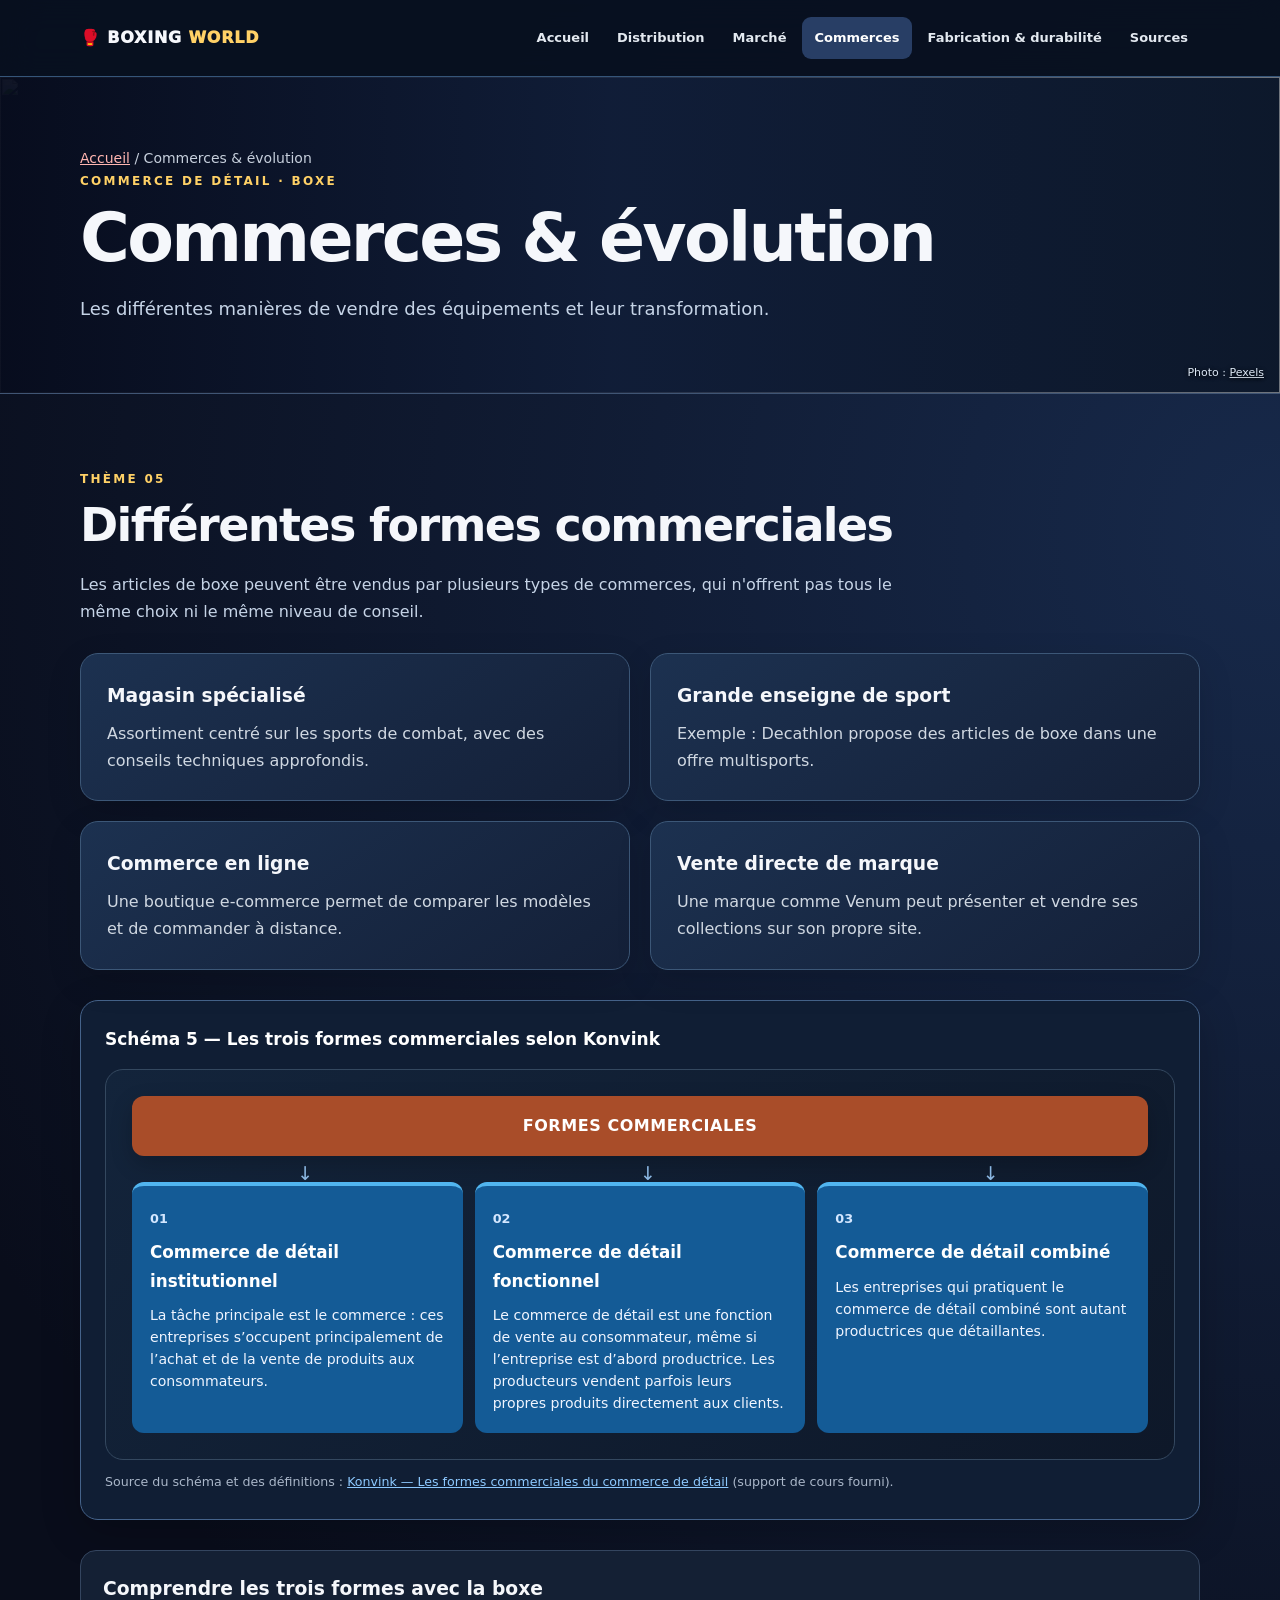
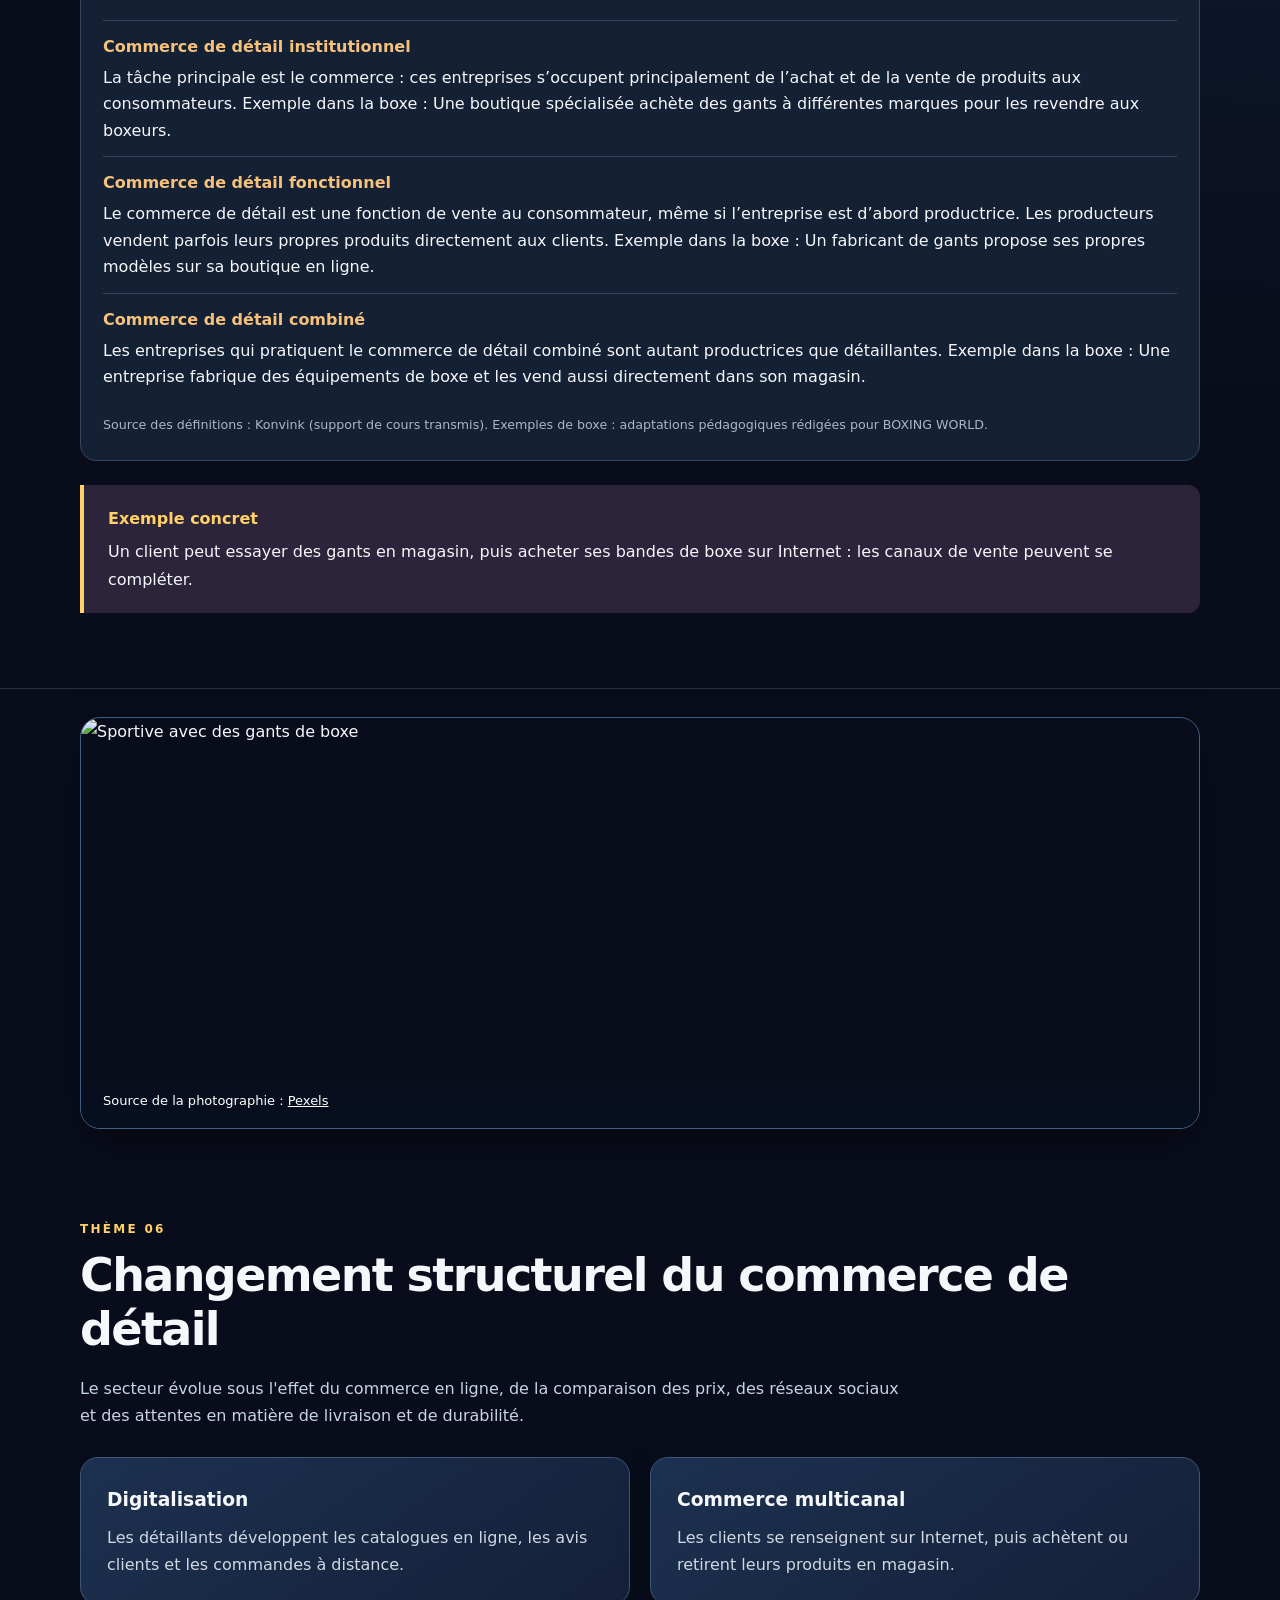
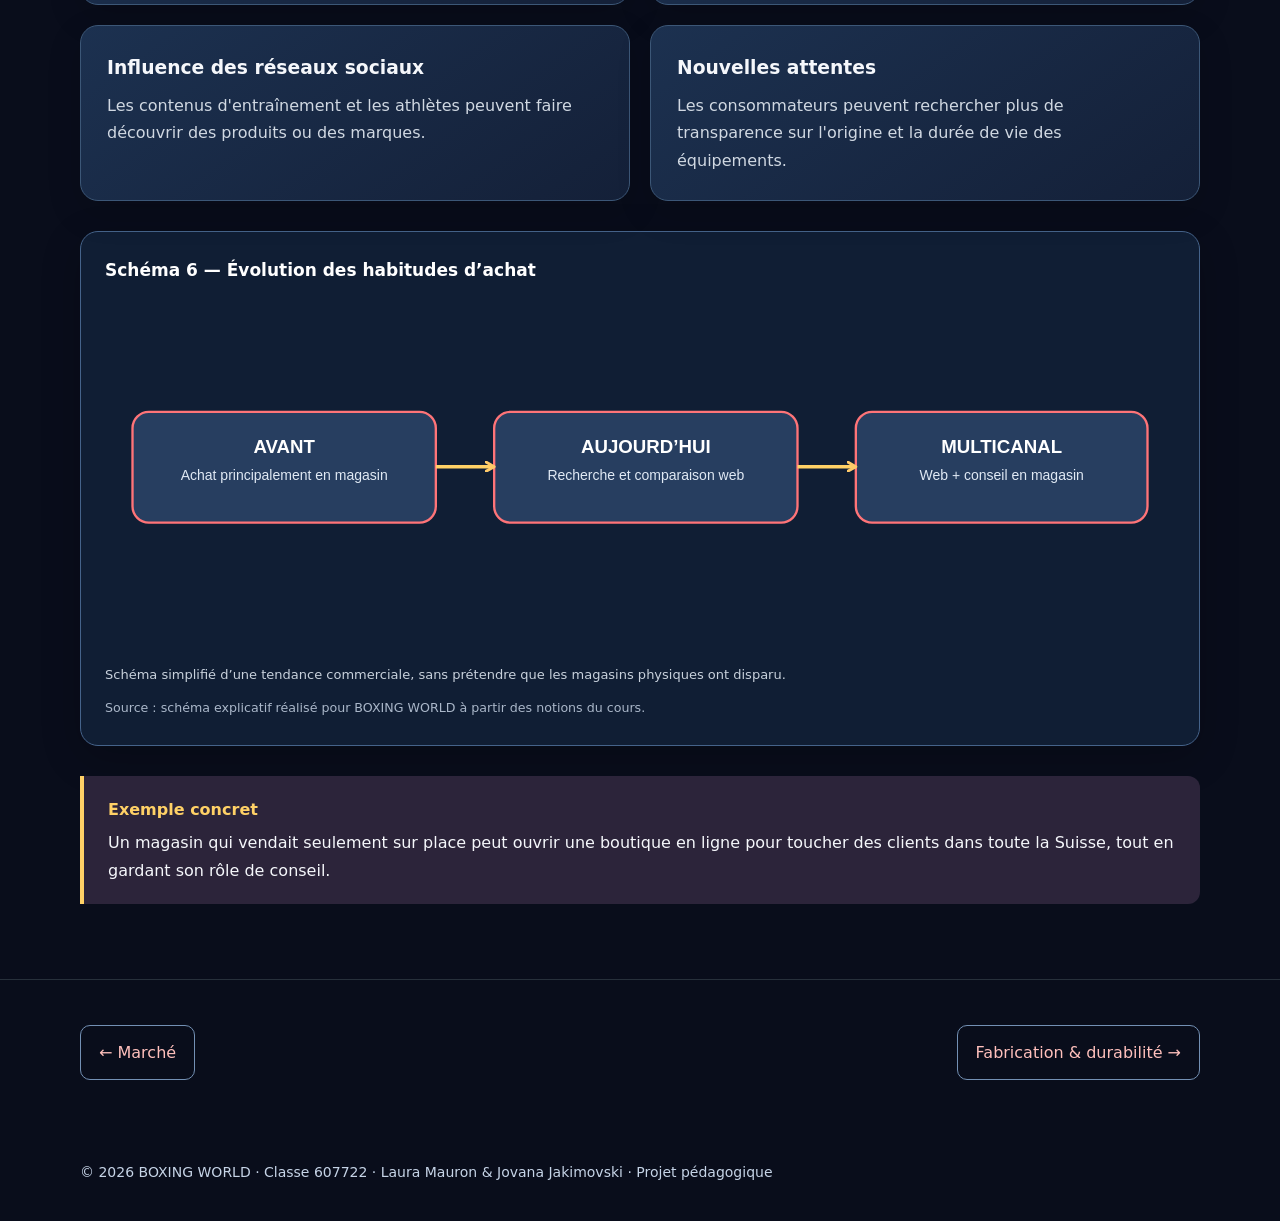
==== commit 08af7444: "Add files via upload source" ====
--- a/commerces.html
+++ b/commerces.html
@@ -1,3 +1,3 @@
 <!DOCTYPE html>
 
-<html lang="fr"><head><meta charset="utf-8"/><meta content="width=device-width,initial-scale=1" name="viewport"/><meta content="Les différentes manières de vendre des équipements et leur transformation." name="description"/><meta content="#0a0d12" name="theme-color"/><title>Commerces &amp; évolution | BOXING WORLD</title><link href="style.css" rel="stylesheet"/><script defer="" src="script.js"></script></head><body><header class="top"><nav aria-label="Navigation principale" class="nav wrap"><a class="logo" href="index.html">🥊 BOXING <span>WORLD</span></a><button aria-controls="links" aria-expanded="false" class="menu" id="menu">☰ Menu</button><div class="navlinks" id="links"><a href="index.html">Accueil</a><a href="distribution.html">Distribution</a><a href="marche.html">Marché</a><a aria-current="page" href="commerces.html">Commerces</a><a href="fabrication.html">Fabrication &amp; durabilité</a><a href="sources.html">Sources</a></div></nav></header><main><section class="pagehero photo-hero photo-hero-3"><div aria-hidden="true" class="hero-photo"><img alt="" loading="lazy" src="https://images.pexels.com/photos/5750952/pexels-photo-5750952.jpeg?auto=compress&amp;cs=tinysrgb&amp;w=1400"/></div><div class="wrap"><div class="crumb"><a href="index.html">Accueil</a> / Commerces &amp; évolution</div><div class="eyebrow">Commerce de détail · Boxe</div><h1>Commerces &amp; évolution</h1><p>Les différentes manières de vendre des équipements et leur transformation.</p></div><div class="photo-credit">Photographie : Pexels</div></section><section class="section reveal" id="theme5"><div class="wrap"><div class="num">Thème 05</div><h2>Différentes formes commerciales</h2><p class="intro">Les articles de boxe peuvent être vendus par plusieurs types de commerces, qui n'offrent pas tous le même choix ni le même niveau de conseil.</p><div class="grid"><div class="card"><h3>Magasin spécialisé</h3><p>Assortiment centré sur les sports de combat, avec des conseils techniques approfondis.</p></div><div class="card"><h3>Grande enseigne de sport</h3><p>Exemple : Decathlon propose des articles de boxe dans une offre multisports.</p></div><div class="card"><h3>Commerce en ligne</h3><p>Une boutique e-commerce permet de comparer les modèles et de commander à distance.</p></div><div class="card"><h3>Vente directe de marque</h3><p>Une marque comme Venum peut présenter et vendre ses collections sur son propre site.</p></div></div><figure class="diagram"><figcaption>Schéma 5 — Les trois formes commerciales</figcaption><div class="commercial-grid"><article class="commercial-card"><span class="commercial-number">01</span><h3>Commerce de détail institutionnel</h3><p>La vente au consommateur est l’activité principale de l’entreprise.</p><p class="diagram-example">Exemple boxe : Une boutique spécialisée achète des gants à plusieurs marques et les revend aux boxeurs.</p></article><article class="commercial-card"><span class="commercial-number">02</span><h3>Commerce de détail fonctionnel</h3><p>Une entreprise productrice vend elle-même directement ses produits aux clients.</p><p class="diagram-example">Exemple boxe : Une marque de gants vend directement sur sa boutique en ligne, sans détaillant intermédiaire.</p></article><article class="commercial-card"><span class="commercial-number">03</span><h3>Commerce de détail combiné</h3><p>Une entreprise exerce à la fois une activité de production et une activité de commerce de détail.</p><p class="diagram-example">Exemple boxe : Une entreprise fabrique certains équipements et les vend elle-même dans sa boutique.</p></article></div><p class="diagram-source">Source : classification des formes commerciales adaptée de <a href="https://app.konvink.ch/" rel="noopener noreferrer" target="_blank">Konvink</a>.</p></figure><div class="example"><strong>Exemple concret</strong><p>Un client peut essayer des gants en magasin, puis acheter ses bandes de boxe sur Internet : les canaux de vente peuvent se compléter.</p></div></div></section><figure class="editorial-photo reveal"><img alt="Sportive avec des gants de boxe" decoding="async" loading="lazy" src="https://images.pexels.com/photos/4842731/pexels-photo-4842731.jpeg?auto=compress&amp;cs=tinysrgb&amp;w=1400"/><figcaption>Sportive avec des gants de boxe · Photo : Pexels</figcaption></figure><section class="section reveal" id="theme6"><div class="wrap"><div class="num">Thème 06</div><h2>Changement structurel du commerce de détail</h2><p class="intro">Le secteur évolue sous l'effet du commerce en ligne, de la comparaison des prix, des réseaux sociaux et des attentes en matière de livraison et de durabilité.</p><div class="grid"><div class="card"><h3>Digitalisation</h3><p>Les détaillants développent les catalogues en ligne, les avis clients et les commandes à distance.</p></div><div class="card"><h3>Commerce multicanal</h3><p>Les clients se renseignent sur Internet, puis achètent ou retirent leurs produits en magasin.</p></div><div class="card"><h3>Influence des réseaux sociaux</h3><p>Les contenus d'entraînement et les athlètes peuvent faire découvrir des produits ou des marques.</p></div><div class="card"><h3>Nouvelles attentes</h3><p>Les consommateurs peuvent rechercher plus de transparence sur l'origine et la durée de vie des équipements.</p></div></div><figure class="diagram"><figcaption>Schéma 6 — Évolution des habitudes d’achat</figcaption><svg aria-label="Schéma 6 — Évolution des habitudes d’achat" role="img" viewbox="0 0 900 300" xmlns="http://www.w3.org/2000/svg"><defs><marker id="arrow-head-1" markerheight="10" markerunits="userSpaceOnUse" markerwidth="10" orient="auto" refx="8" refy="5"><path d="M1 1 L8 5 L1 9" fill="none" stroke="#ffca69" stroke-linecap="round" stroke-linejoin="round" stroke-width="2.5"></path></marker></defs><rect class="node" height="95" rx="14" width="260" x="15" y="95"></rect><text class="label" text-anchor="middle" x="145.0" y="130">AVANT</text><text class="small" text-anchor="middle" x="145.0" y="153">Achat principalement en magasin</text><rect class="node" height="95" rx="14" width="260" x="325" y="95"></rect><text class="label" text-anchor="middle" x="455.0" y="130">AUJOURD’HUI</text><text class="small" text-anchor="middle" x="455.0" y="153">Recherche et comparaison web</text><rect class="node" height="95" rx="14" width="250" x="635" y="95"></rect><text class="label" text-anchor="middle" x="760.0" y="130">MULTICANAL</text><text class="small" text-anchor="middle" x="760.0" y="153">Web + conseil en magasin</text><path class="edge" d="M275 142 L325 142" marker-end="url(#arrow-head-1)"></path><path class="edge" d="M585 142 L635 142" marker-end="url(#arrow-head-1)"></path></svg><div class="hint">Schéma simplifié d’une tendance commerciale, sans prétendre que les magasins physiques ont disparu.</div></figure><div class="example"><strong>Exemple concret</strong><p>Un magasin qui vendait seulement sur place peut ouvrir une boutique en ligne pour toucher des clients dans toute la Suisse, tout en gardant son rôle de conseil.</p></div></div></section><div class="wrap next"><a href="marche.html">← Marché</a><a href="fabrication.html">Fabrication &amp; durabilité →</a></div><section class="section page-references"><div class="wrap"><h2>Sources de cette page</h2><ul class="sources"><li><a href="https://app.konvink.ch/" rel="noopener noreferrer" target="_blank">Konvink — typologie des formes commerciales</a></li><li><a href="https://www.decathlon.ch/" rel="noopener noreferrer" target="_blank">Decathlon Suisse — exemple de détaillant</a></li><li><a href="https://www.venum.com/" rel="noopener noreferrer" target="_blank">Venum — exemple de vente par une marque</a></li></ul><p>Schémas adaptés à la branche de la boxe à partir des supports de cours Konvink transmis par le groupe.</p></div></section></main><footer class="footer"><div class="wrap">© <span class="year">2026</span> BOXING WORLD · Classe 607722 · Laura Mauron &amp; Jovana Jakimovski · Projet pédagogique</div></footer></body></html>+<html lang="fr"><head><meta charset="utf-8"/><meta content="width=device-width,initial-scale=1" name="viewport"/><meta content="Les différentes manières de vendre des équipements et leur transformation." name="description"/><meta content="#0a0d12" name="theme-color"/><title>Commerces &amp; évolution | BOXING WORLD</title><link href="style.css" rel="stylesheet"/><script defer="" src="script.js"></script></head><body><header class="top"><nav aria-label="Navigation principale" class="nav wrap"><a class="logo" href="index.html">🥊 BOXING <span>WORLD</span></a><button aria-controls="links" aria-expanded="false" class="menu" id="menu">☰ Menu</button><div class="navlinks" id="links"><a href="index.html">Accueil</a><a href="distribution.html">Distribution</a><a href="marche.html">Marché</a><a aria-current="page" href="commerces.html">Commerces</a><a href="fabrication.html">Fabrication &amp; durabilité</a><a href="sources.html">Sources</a></div></nav></header><main><section class="pagehero photo-hero photo-hero-3"><div aria-hidden="true" class="hero-photo"><img alt="" loading="lazy" src="https://images.pexels.com/photos/5750952/pexels-photo-5750952.jpeg?auto=compress&amp;cs=tinysrgb&amp;w=1400"/></div><div class="wrap"><div class="crumb"><a href="index.html">Accueil</a> / Commerces &amp; évolution</div><div class="eyebrow">Commerce de détail · Boxe</div><h1>Commerces &amp; évolution</h1><p>Les différentes manières de vendre des équipements et leur transformation.</p></div><div class="photo-credit">Photo : <a href="https://www.pexels.com/" rel="noopener noreferrer" target="_blank">Pexels</a></div></section><section class="section reveal" id="theme5"><div class="wrap"><div class="num">Thème 05</div><h2>Différentes formes commerciales</h2><p class="intro">Les articles de boxe peuvent être vendus par plusieurs types de commerces, qui n'offrent pas tous le même choix ni le même niveau de conseil.</p><div class="grid"><div class="card"><h3>Magasin spécialisé</h3><p>Assortiment centré sur les sports de combat, avec des conseils techniques approfondis.</p></div><div class="card"><h3>Grande enseigne de sport</h3><p>Exemple : Decathlon propose des articles de boxe dans une offre multisports.</p></div><div class="card"><h3>Commerce en ligne</h3><p>Une boutique e-commerce permet de comparer les modèles et de commander à distance.</p></div><div class="card"><h3>Vente directe de marque</h3><p>Une marque comme Venum peut présenter et vendre ses collections sur son propre site.</p></div></div><figure class="diagram"><figcaption>Schéma 5 — Les trois formes commerciales selon Konvink</figcaption><div class="v5-form-diagram"><div class="v5-form-top">FORMES COMMERCIALES</div><div class="v5-form-grid"><article class="v5-form-card"><span class="v5-form-num">01</span><h3>Commerce de détail institutionnel</h3><p>La tâche principale est le commerce : ces entreprises s’occupent principalement de l’achat et de la vente de produits aux consommateurs.</p></article><article class="v5-form-card"><span class="v5-form-num">02</span><h3>Commerce de détail fonctionnel</h3><p>Le commerce de détail est une fonction de vente au consommateur, même si l’entreprise est d’abord productrice. Les producteurs vendent parfois leurs propres produits directement aux clients.</p></article><article class="v5-form-card"><span class="v5-form-num">03</span><h3>Commerce de détail combiné</h3><p>Les entreprises qui pratiquent le commerce de détail combiné sont autant productrices que détaillantes.</p></article></div></div><p class="v5-credit">Source du schéma et des définitions : <a href="https://app.konvink.ch/" rel="noopener noreferrer" target="_blank">Konvink — Les formes commerciales du commerce de détail</a> (support de cours fourni).</p></figure><div class="v5-explain"><h3>Comprendre les trois formes avec la boxe</h3><div class="v5-explain-item"><strong>Commerce de détail institutionnel</strong><p>La tâche principale est le commerce : ces entreprises s’occupent principalement de l’achat et de la vente de produits aux consommateurs. Exemple dans la boxe : Une boutique spécialisée achète des gants à différentes marques pour les revendre aux boxeurs.</p></div><div class="v5-explain-item"><strong>Commerce de détail fonctionnel</strong><p>Le commerce de détail est une fonction de vente au consommateur, même si l’entreprise est d’abord productrice. Les producteurs vendent parfois leurs propres produits directement aux clients. Exemple dans la boxe : Un fabricant de gants propose ses propres modèles sur sa boutique en ligne.</p></div><div class="v5-explain-item"><strong>Commerce de détail combiné</strong><p>Les entreprises qui pratiquent le commerce de détail combiné sont autant productrices que détaillantes. Exemple dans la boxe : Une entreprise fabrique des équipements de boxe et les vend aussi directement dans son magasin.</p></div><p class="v5-credit">Source des définitions : Konvink (support de cours transmis). Exemples de boxe : adaptations pédagogiques rédigées pour BOXING WORLD.</p></div><div class="example"><strong>Exemple concret</strong><p>Un client peut essayer des gants en magasin, puis acheter ses bandes de boxe sur Internet : les canaux de vente peuvent se compléter.</p></div></div></section><figure class="editorial-photo reveal"><img alt="Sportive avec des gants de boxe" decoding="async" loading="lazy" src="https://images.pexels.com/photos/4842731/pexels-photo-4842731.jpeg?auto=compress&amp;cs=tinysrgb&amp;w=1400"/><figcaption>Source de la photographie : <a href="https://www.pexels.com/" rel="noopener noreferrer" target="_blank">Pexels</a></figcaption></figure><section class="section reveal" id="theme6"><div class="wrap"><div class="num">Thème 06</div><h2>Changement structurel du commerce de détail</h2><p class="intro">Le secteur évolue sous l'effet du commerce en ligne, de la comparaison des prix, des réseaux sociaux et des attentes en matière de livraison et de durabilité.</p><div class="grid"><div class="card"><h3>Digitalisation</h3><p>Les détaillants développent les catalogues en ligne, les avis clients et les commandes à distance.</p></div><div class="card"><h3>Commerce multicanal</h3><p>Les clients se renseignent sur Internet, puis achètent ou retirent leurs produits en magasin.</p></div><div class="card"><h3>Influence des réseaux sociaux</h3><p>Les contenus d'entraînement et les athlètes peuvent faire découvrir des produits ou des marques.</p></div><div class="card"><h3>Nouvelles attentes</h3><p>Les consommateurs peuvent rechercher plus de transparence sur l'origine et la durée de vie des équipements.</p></div></div><figure class="diagram"><figcaption>Schéma 6 — Évolution des habitudes d’achat</figcaption><svg aria-label="Schéma 6 — Évolution des habitudes d’achat" role="img" viewbox="0 0 900 300" xmlns="http://www.w3.org/2000/svg"><defs><marker id="arrow-head-1" markerheight="10" markerunits="userSpaceOnUse" markerwidth="10" orient="auto" refx="8" refy="5"><path d="M1 1 L8 5 L1 9" fill="none" stroke="#ffca69" stroke-linecap="round" stroke-linejoin="round" stroke-width="2.5"></path></marker></defs><rect class="node" height="95" rx="14" width="260" x="15" y="95"></rect><text class="label" text-anchor="middle" x="145.0" y="130">AVANT</text><text class="small" text-anchor="middle" x="145.0" y="153">Achat principalement en magasin</text><rect class="node" height="95" rx="14" width="260" x="325" y="95"></rect><text class="label" text-anchor="middle" x="455.0" y="130">AUJOURD’HUI</text><text class="small" text-anchor="middle" x="455.0" y="153">Recherche et comparaison web</text><rect class="node" height="95" rx="14" width="250" x="635" y="95"></rect><text class="label" text-anchor="middle" x="760.0" y="130">MULTICANAL</text><text class="small" text-anchor="middle" x="760.0" y="153">Web + conseil en magasin</text><path class="edge" d="M275 142 L325 142" marker-end="url(#arrow-head-1)"></path><path class="edge" d="M585 142 L635 142" marker-end="url(#arrow-head-1)"></path></svg><div class="hint">Schéma simplifié d’une tendance commerciale, sans prétendre que les magasins physiques ont disparu.</div><p class="v5-credit">Source : schéma explicatif réalisé pour BOXING WORLD à partir des notions du cours.</p></figure><div class="example"><strong>Exemple concret</strong><p>Un magasin qui vendait seulement sur place peut ouvrir une boutique en ligne pour toucher des clients dans toute la Suisse, tout en gardant son rôle de conseil.</p></div></div></section><div class="wrap next"><a href="marche.html">← Marché</a><a href="fabrication.html">Fabrication &amp; durabilité →</a></div></main><footer class="footer"><div class="wrap">© <span class="year">2026</span> BOXING WORLD · Classe 607722 · Laura Mauron &amp; Jovana Jakimovski · Projet pédagogique</div></footer></body></html>
--- a/style.css
+++ b/style.css
@@ -10,3 +10,6 @@
 
 /* Schémas pédagogiques v4 : lisibles sur mobile et sans flèches SVG */
 .stakeholder-visual{margin-top:1.2rem}.stakeholder-hub{max-width:340px;margin:0 auto 1.5rem;text-align:center;background:#1379bf;color:white;border-radius:999px;padding:1.3rem 1.6rem;font-weight:800;font-size:1.2rem;box-shadow:0 10px 30px #1379bf40}.stakeholder-grid{display:grid;grid-template-columns:repeat(auto-fit,minmax(225px,1fr));gap:1rem}.stakeholder-card,.commercial-card{border-radius:18px;padding:1.2rem;color:white;box-shadow:0 8px 22px #0003;position:relative}.stakeholder-card:before{content:'↗';position:absolute;right:16px;top:12px;font-size:1.25rem;opacity:.65}.stakeholder-card h3,.commercial-card h3{color:white;margin:0 1.6rem .65rem 0;font-size:1.14rem}.stakeholder-card p,.commercial-card p{color:#fff;line-height:1.55;margin:.5rem 0}.stakeholder-card .diagram-example,.commercial-card .diagram-example{background:#ffffff23;border-radius:10px;padding:.75rem;font-size:.92rem}.stakeholder-1{background:#b20e6b}.stakeholder-2{background:#ba5822}.stakeholder-3{background:#963737}.stakeholder-4{background:#4e8b31}.stakeholder-5{background:#485977}.stakeholder-6{background:#6b3286}.stakeholder-7{background:#193765}.commercial-grid{display:grid;grid-template-columns:repeat(3,minmax(0,1fr));gap:1rem;margin-top:1.2rem}.commercial-card{background:linear-gradient(160deg,#0966a3,#11375d);border-top:6px solid #e48b46}.commercial-number{display:inline-block;color:#ffd49b;font-weight:900;margin-bottom:.6rem}.diagram-source{font-size:.87rem;margin-top:1rem;opacity:.9}.diagram-source a,.page-references a{color:#70d8ff}.page-references{border-top:1px solid #ffffff30}.page-references h2{font-size:1.5rem}.page-references .sources{font-size:.94rem}.page-references p{opacity:.8;font-size:.9rem}@media(max-width:760px){.commercial-grid{grid-template-columns:1fr}.stakeholder-grid{grid-template-columns:1fr}.stakeholder-hub{border-radius:20px}}
+
+/* V5 : schémas pédagogiques et sources contextualisées */
+.v5-credit{font-size:.79rem!important;color:#aab7c9!important;line-height:1.55;margin:12px 0 4px!important}.v5-credit a{color:#8dc9ff;text-decoration:underline}.v5-stake-visual,.v5-form-diagram{background:linear-gradient(140deg,#13243b,#0e1829);border:1px solid #34485f;border-radius:18px;padding:clamp(14px,3vw,26px);margin-top:15px}.v5-stake-hub,.v5-form-top{background:#146bb2;border-radius:12px;padding:16px;text-align:center;color:#fff;font-weight:850;letter-spacing:.035em;box-shadow:0 8px 22px #0003}.v5-stake-grid{display:grid;grid-template-columns:repeat(3,minmax(0,1fr));gap:12px;margin-top:25px}.v5-stake{position:relative;border-radius:12px;padding:15px;min-height:135px;color:white!important;border-top:4px solid #ffffff45;background:#293e5b}.v5-stake:before{content:'↓';position:absolute;top:-28px;left:50%;font-size:19px;color:#8bb7e2}.v5-stake h3{color:#fff!important;margin:0 0 8px!important;font-size:1.05rem}.v5-stake p{color:#f2f4fa!important;font-size:.85rem;line-height:1.5;margin:0!important}.v5-s1{background:#9b216c}.v5-s2{background:#aa572a}.v5-s3{background:#913a39}.v5-s4{background:#477c34}.v5-s5{background:#485a78}.v5-s6{background:#743e85}.v5-s7{background:#253d6b}.v5-form-top{background:#a94d29}.v5-form-grid{display:grid;grid-template-columns:repeat(3,minmax(0,1fr));gap:12px;margin-top:26px}.v5-form-card{position:relative;border-radius:12px;padding:18px;background:#145b96;color:#fff;border-top:4px solid #51b5ef}.v5-form-card:before{content:'↓';position:absolute;top:-29px;left:50%;font-size:19px;color:#8bb7e2}.v5-form-num{display:inline-block;font-size:.8rem;color:#d4e7ff;font-weight:800;margin-bottom:9px}.v5-form-card h3{font-size:1.05rem;color:white!important;margin:0 0 10px!important}.v5-form-card p{font-size:.88rem;line-height:1.55;color:#f0f5ff!important;margin:0!important}.v5-explain{margin:26px 0 12px;padding:22px;background:#142034;border:1px solid #34455f;border-radius:16px}.v5-explain h3{margin:0 0 15px!important}.v5-explain-item{border-top:1px solid #35465c;padding:12px 0}.v5-explain-item strong{color:#f6c17b}.v5-explain-item p{margin:5px 0 0!important;line-height:1.65}.editorial-photo figcaption a,.photo-credit a{color:inherit;text-decoration:underline}@media(max-width:720px){.v5-stake-grid{grid-template-columns:repeat(2,minmax(0,1fr))}.v5-form-grid{grid-template-columns:1fr}.v5-stake{min-height:0}.v5-form-card:before{left:22px}.v5-explain{padding:15px}}@media(max-width:390px){.v5-stake-grid{grid-template-columns:1fr}}
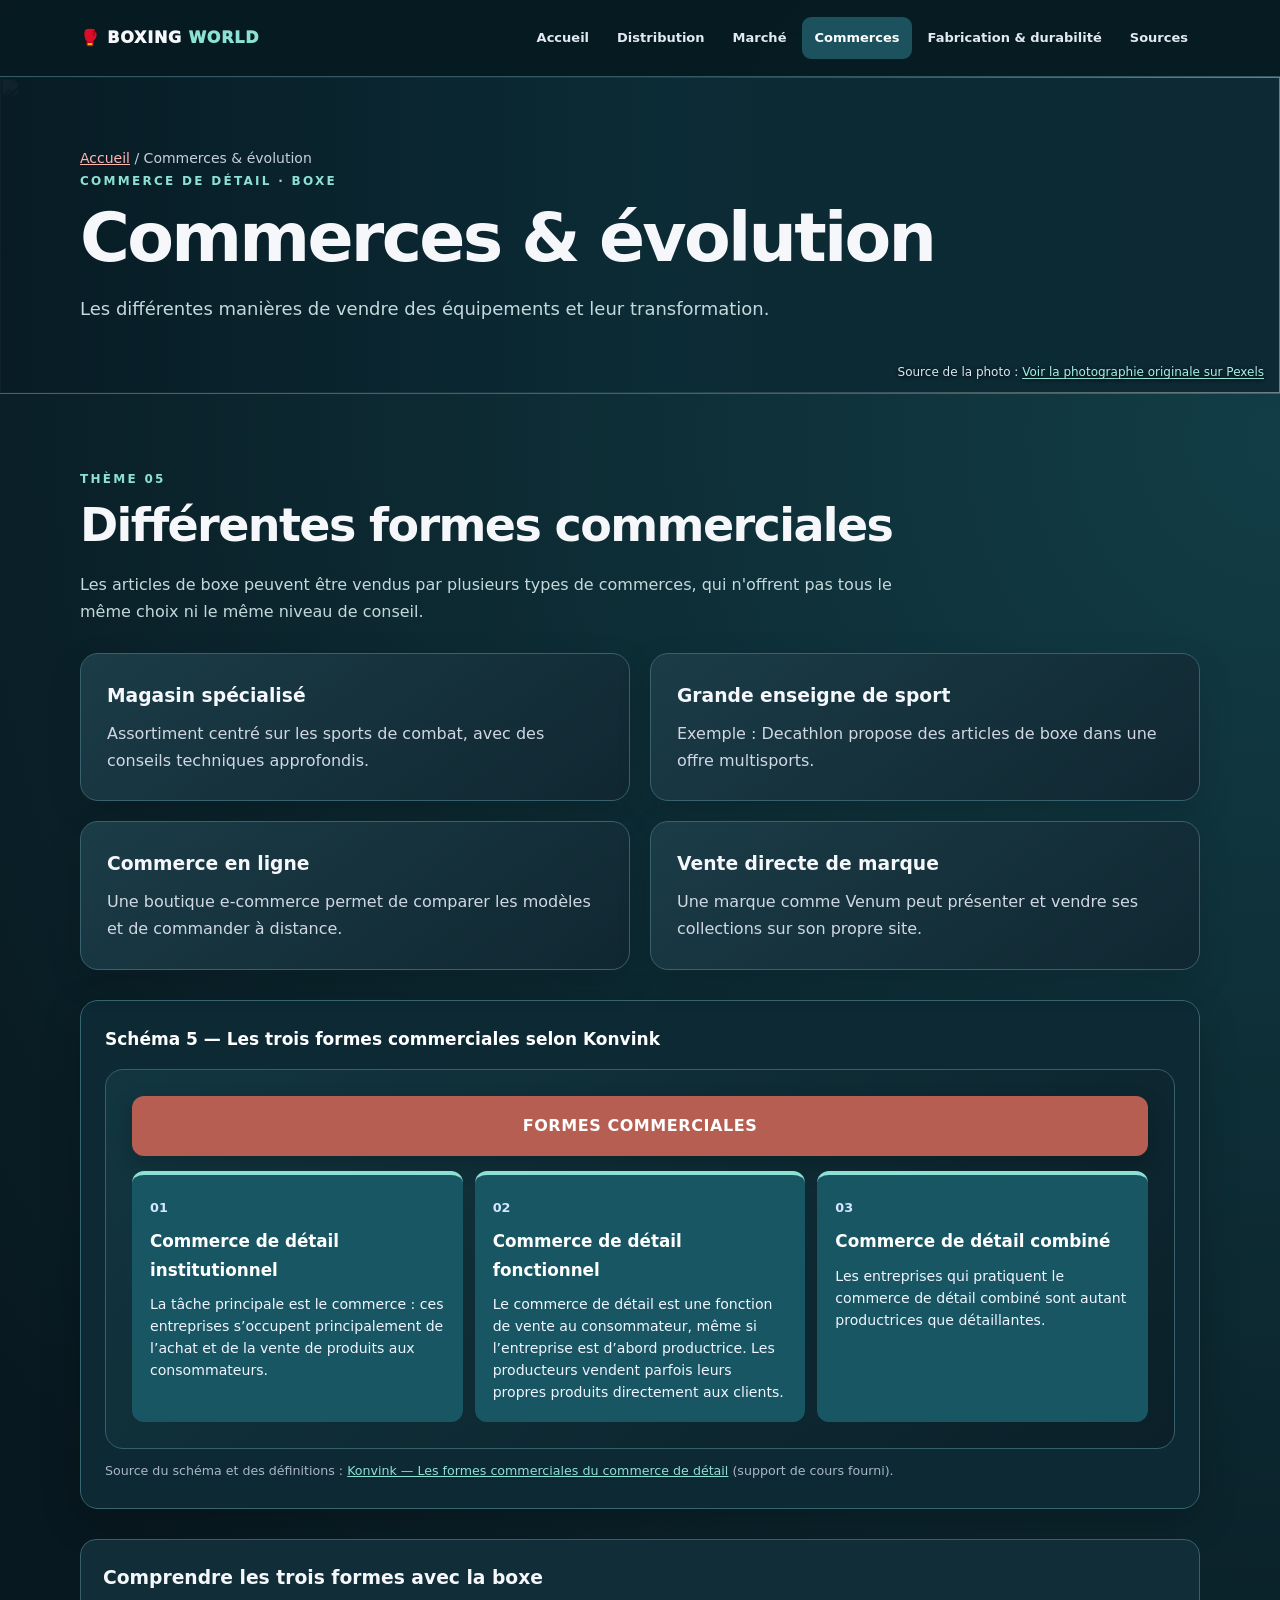
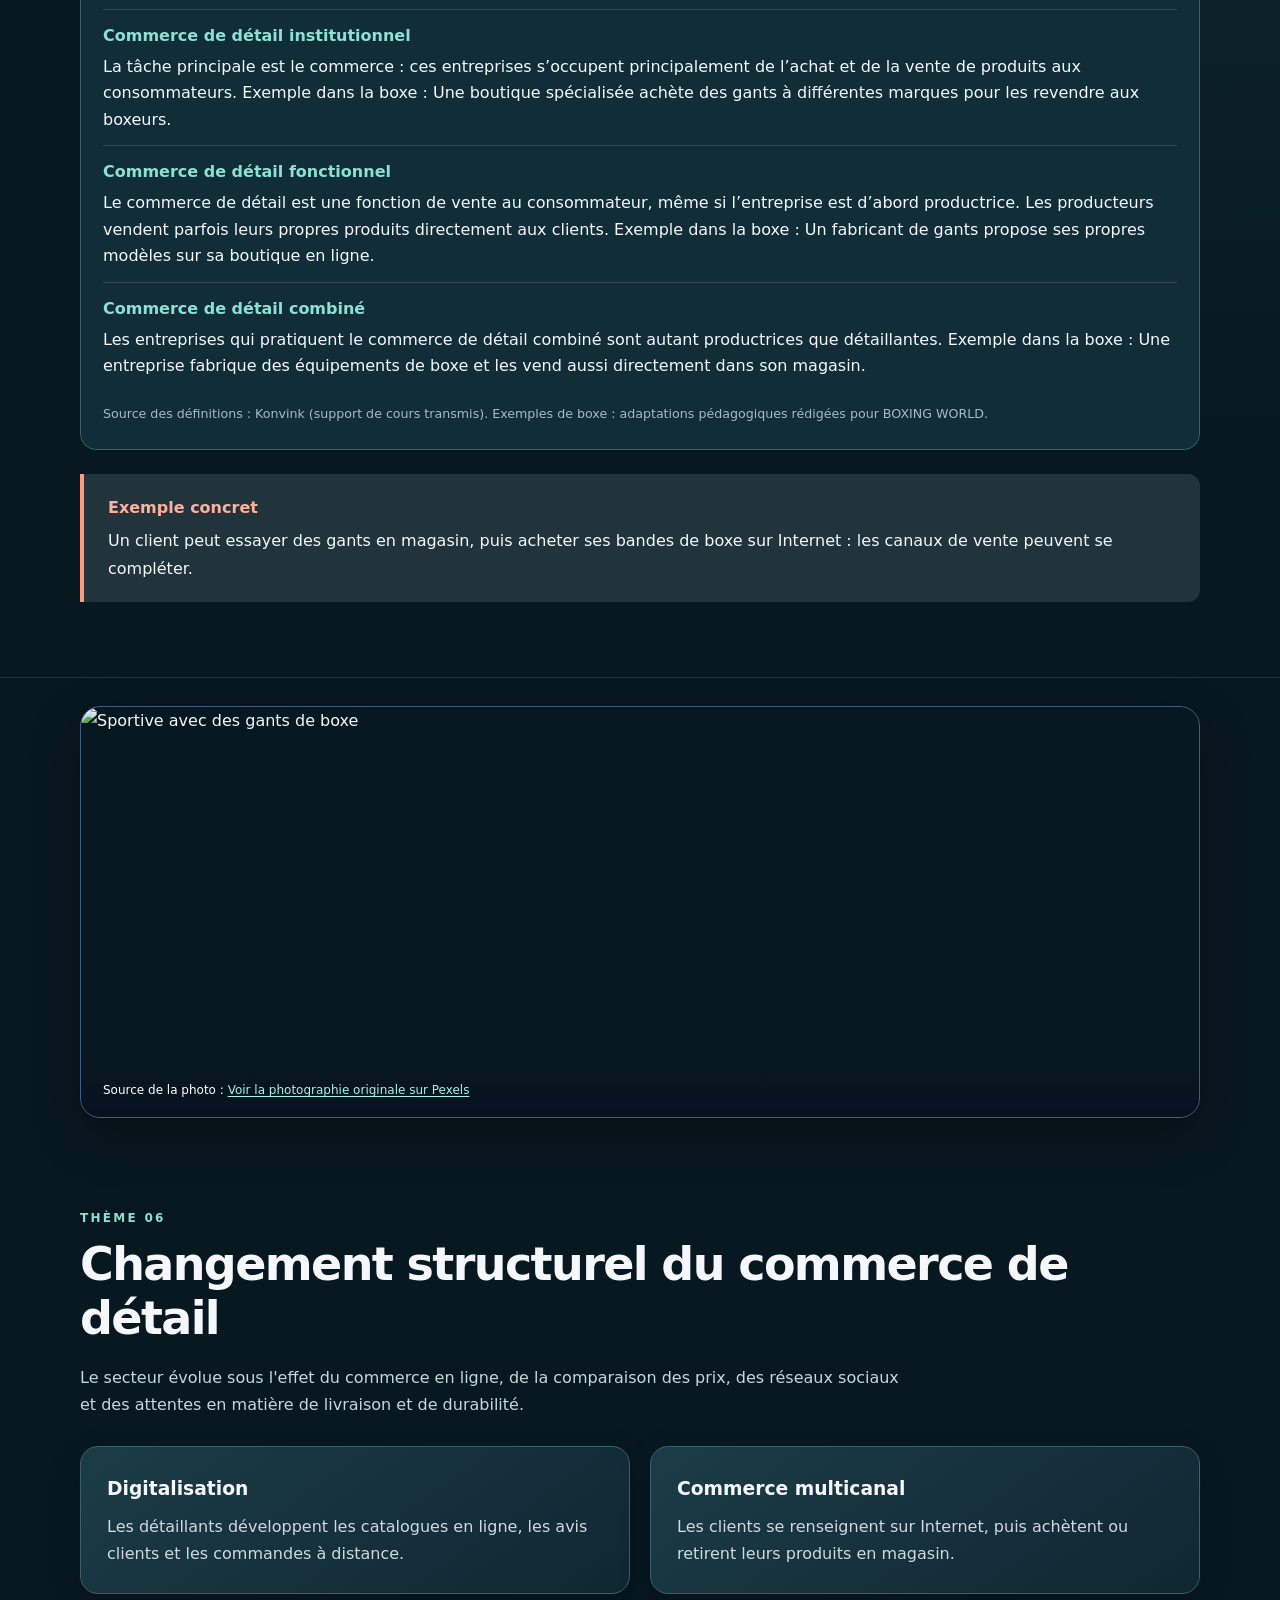
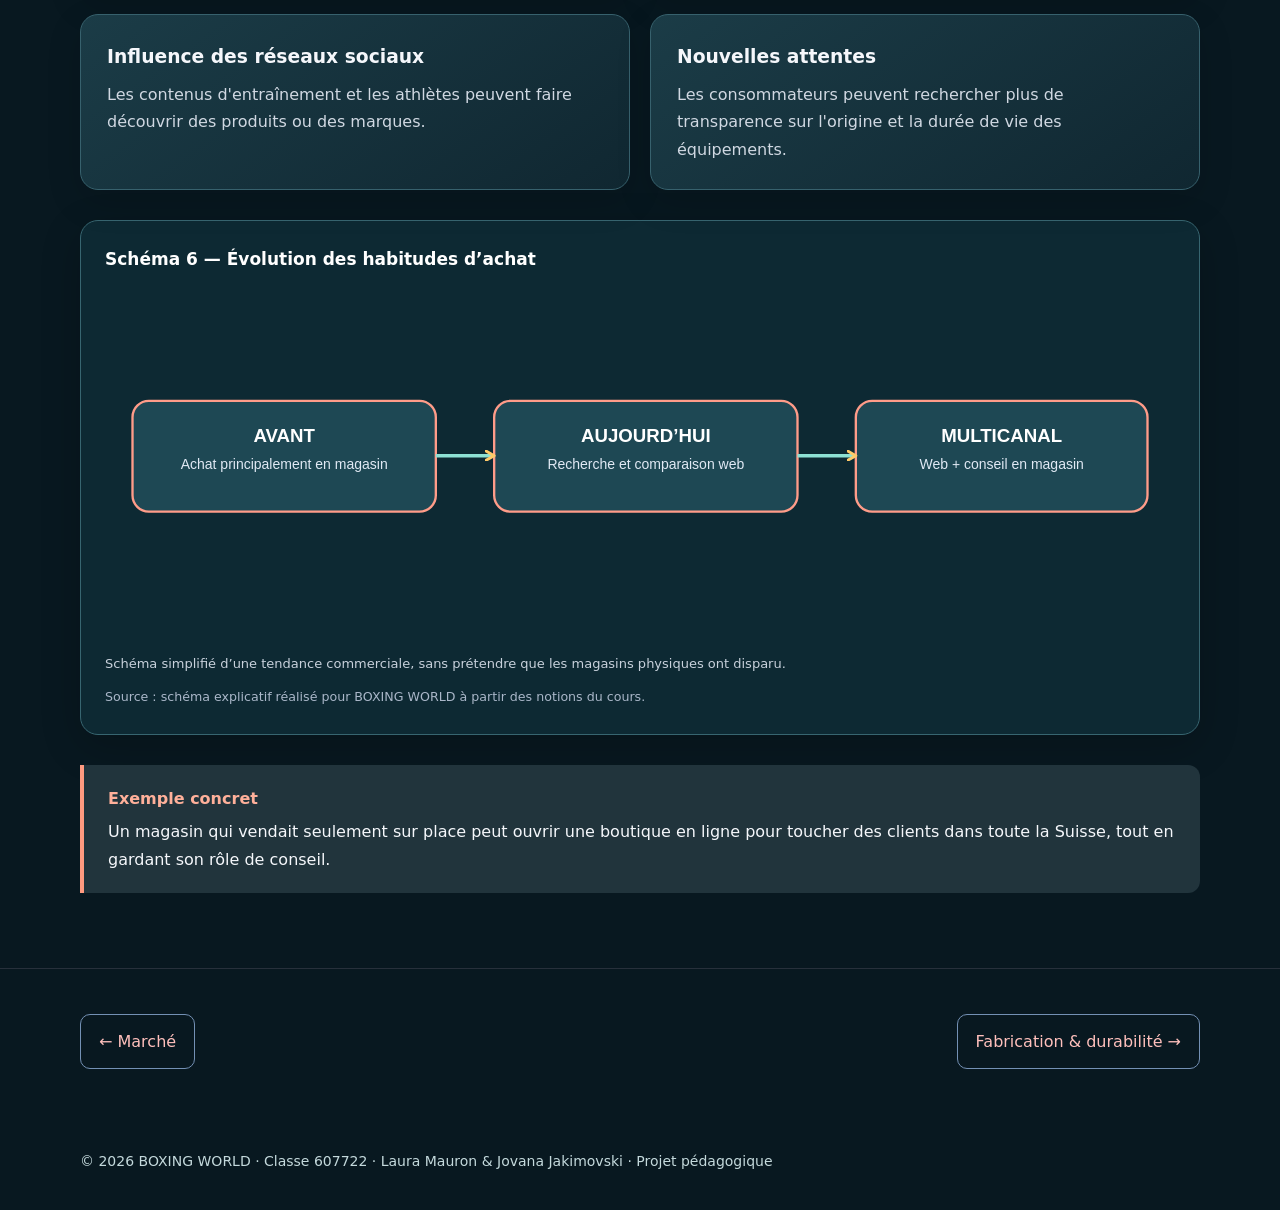
==== commit e97bdac1: "Add files via upload couleur" ====
--- a/commerces.html
+++ b/commerces.html
@@ -1,3 +1,3 @@
 <!DOCTYPE html>
 
-<html lang="fr"><head><meta charset="utf-8"/><meta content="width=device-width,initial-scale=1" name="viewport"/><meta content="Les différentes manières de vendre des équipements et leur transformation." name="description"/><meta content="#0a0d12" name="theme-color"/><title>Commerces &amp; évolution | BOXING WORLD</title><link href="style.css" rel="stylesheet"/><script defer="" src="script.js"></script></head><body><header class="top"><nav aria-label="Navigation principale" class="nav wrap"><a class="logo" href="index.html">🥊 BOXING <span>WORLD</span></a><button aria-controls="links" aria-expanded="false" class="menu" id="menu">☰ Menu</button><div class="navlinks" id="links"><a href="index.html">Accueil</a><a href="distribution.html">Distribution</a><a href="marche.html">Marché</a><a aria-current="page" href="commerces.html">Commerces</a><a href="fabrication.html">Fabrication &amp; durabilité</a><a href="sources.html">Sources</a></div></nav></header><main><section class="pagehero photo-hero photo-hero-3"><div aria-hidden="true" class="hero-photo"><img alt="" loading="lazy" src="https://images.pexels.com/photos/5750952/pexels-photo-5750952.jpeg?auto=compress&amp;cs=tinysrgb&amp;w=1400"/></div><div class="wrap"><div class="crumb"><a href="index.html">Accueil</a> / Commerces &amp; évolution</div><div class="eyebrow">Commerce de détail · Boxe</div><h1>Commerces &amp; évolution</h1><p>Les différentes manières de vendre des équipements et leur transformation.</p></div><div class="photo-credit">Photo : <a href="https://www.pexels.com/" rel="noopener noreferrer" target="_blank">Pexels</a></div></section><section class="section reveal" id="theme5"><div class="wrap"><div class="num">Thème 05</div><h2>Différentes formes commerciales</h2><p class="intro">Les articles de boxe peuvent être vendus par plusieurs types de commerces, qui n'offrent pas tous le même choix ni le même niveau de conseil.</p><div class="grid"><div class="card"><h3>Magasin spécialisé</h3><p>Assortiment centré sur les sports de combat, avec des conseils techniques approfondis.</p></div><div class="card"><h3>Grande enseigne de sport</h3><p>Exemple : Decathlon propose des articles de boxe dans une offre multisports.</p></div><div class="card"><h3>Commerce en ligne</h3><p>Une boutique e-commerce permet de comparer les modèles et de commander à distance.</p></div><div class="card"><h3>Vente directe de marque</h3><p>Une marque comme Venum peut présenter et vendre ses collections sur son propre site.</p></div></div><figure class="diagram"><figcaption>Schéma 5 — Les trois formes commerciales selon Konvink</figcaption><div class="v5-form-diagram"><div class="v5-form-top">FORMES COMMERCIALES</div><div class="v5-form-grid"><article class="v5-form-card"><span class="v5-form-num">01</span><h3>Commerce de détail institutionnel</h3><p>La tâche principale est le commerce : ces entreprises s’occupent principalement de l’achat et de la vente de produits aux consommateurs.</p></article><article class="v5-form-card"><span class="v5-form-num">02</span><h3>Commerce de détail fonctionnel</h3><p>Le commerce de détail est une fonction de vente au consommateur, même si l’entreprise est d’abord productrice. Les producteurs vendent parfois leurs propres produits directement aux clients.</p></article><article class="v5-form-card"><span class="v5-form-num">03</span><h3>Commerce de détail combiné</h3><p>Les entreprises qui pratiquent le commerce de détail combiné sont autant productrices que détaillantes.</p></article></div></div><p class="v5-credit">Source du schéma et des définitions : <a href="https://app.konvink.ch/" rel="noopener noreferrer" target="_blank">Konvink — Les formes commerciales du commerce de détail</a> (support de cours fourni).</p></figure><div class="v5-explain"><h3>Comprendre les trois formes avec la boxe</h3><div class="v5-explain-item"><strong>Commerce de détail institutionnel</strong><p>La tâche principale est le commerce : ces entreprises s’occupent principalement de l’achat et de la vente de produits aux consommateurs. Exemple dans la boxe : Une boutique spécialisée achète des gants à différentes marques pour les revendre aux boxeurs.</p></div><div class="v5-explain-item"><strong>Commerce de détail fonctionnel</strong><p>Le commerce de détail est une fonction de vente au consommateur, même si l’entreprise est d’abord productrice. Les producteurs vendent parfois leurs propres produits directement aux clients. Exemple dans la boxe : Un fabricant de gants propose ses propres modèles sur sa boutique en ligne.</p></div><div class="v5-explain-item"><strong>Commerce de détail combiné</strong><p>Les entreprises qui pratiquent le commerce de détail combiné sont autant productrices que détaillantes. Exemple dans la boxe : Une entreprise fabrique des équipements de boxe et les vend aussi directement dans son magasin.</p></div><p class="v5-credit">Source des définitions : Konvink (support de cours transmis). Exemples de boxe : adaptations pédagogiques rédigées pour BOXING WORLD.</p></div><div class="example"><strong>Exemple concret</strong><p>Un client peut essayer des gants en magasin, puis acheter ses bandes de boxe sur Internet : les canaux de vente peuvent se compléter.</p></div></div></section><figure class="editorial-photo reveal"><img alt="Sportive avec des gants de boxe" decoding="async" loading="lazy" src="https://images.pexels.com/photos/4842731/pexels-photo-4842731.jpeg?auto=compress&amp;cs=tinysrgb&amp;w=1400"/><figcaption>Source de la photographie : <a href="https://www.pexels.com/" rel="noopener noreferrer" target="_blank">Pexels</a></figcaption></figure><section class="section reveal" id="theme6"><div class="wrap"><div class="num">Thème 06</div><h2>Changement structurel du commerce de détail</h2><p class="intro">Le secteur évolue sous l'effet du commerce en ligne, de la comparaison des prix, des réseaux sociaux et des attentes en matière de livraison et de durabilité.</p><div class="grid"><div class="card"><h3>Digitalisation</h3><p>Les détaillants développent les catalogues en ligne, les avis clients et les commandes à distance.</p></div><div class="card"><h3>Commerce multicanal</h3><p>Les clients se renseignent sur Internet, puis achètent ou retirent leurs produits en magasin.</p></div><div class="card"><h3>Influence des réseaux sociaux</h3><p>Les contenus d'entraînement et les athlètes peuvent faire découvrir des produits ou des marques.</p></div><div class="card"><h3>Nouvelles attentes</h3><p>Les consommateurs peuvent rechercher plus de transparence sur l'origine et la durée de vie des équipements.</p></div></div><figure class="diagram"><figcaption>Schéma 6 — Évolution des habitudes d’achat</figcaption><svg aria-label="Schéma 6 — Évolution des habitudes d’achat" role="img" viewbox="0 0 900 300" xmlns="http://www.w3.org/2000/svg"><defs><marker id="arrow-head-1" markerheight="10" markerunits="userSpaceOnUse" markerwidth="10" orient="auto" refx="8" refy="5"><path d="M1 1 L8 5 L1 9" fill="none" stroke="#ffca69" stroke-linecap="round" stroke-linejoin="round" stroke-width="2.5"></path></marker></defs><rect class="node" height="95" rx="14" width="260" x="15" y="95"></rect><text class="label" text-anchor="middle" x="145.0" y="130">AVANT</text><text class="small" text-anchor="middle" x="145.0" y="153">Achat principalement en magasin</text><rect class="node" height="95" rx="14" width="260" x="325" y="95"></rect><text class="label" text-anchor="middle" x="455.0" y="130">AUJOURD’HUI</text><text class="small" text-anchor="middle" x="455.0" y="153">Recherche et comparaison web</text><rect class="node" height="95" rx="14" width="250" x="635" y="95"></rect><text class="label" text-anchor="middle" x="760.0" y="130">MULTICANAL</text><text class="small" text-anchor="middle" x="760.0" y="153">Web + conseil en magasin</text><path class="edge" d="M275 142 L325 142" marker-end="url(#arrow-head-1)"></path><path class="edge" d="M585 142 L635 142" marker-end="url(#arrow-head-1)"></path></svg><div class="hint">Schéma simplifié d’une tendance commerciale, sans prétendre que les magasins physiques ont disparu.</div><p class="v5-credit">Source : schéma explicatif réalisé pour BOXING WORLD à partir des notions du cours.</p></figure><div class="example"><strong>Exemple concret</strong><p>Un magasin qui vendait seulement sur place peut ouvrir une boutique en ligne pour toucher des clients dans toute la Suisse, tout en gardant son rôle de conseil.</p></div></div></section><div class="wrap next"><a href="marche.html">← Marché</a><a href="fabrication.html">Fabrication &amp; durabilité →</a></div></main><footer class="footer"><div class="wrap">© <span class="year">2026</span> BOXING WORLD · Classe 607722 · Laura Mauron &amp; Jovana Jakimovski · Projet pédagogique</div></footer></body></html>+<html lang="fr"><head><meta charset="utf-8"/><meta content="width=device-width,initial-scale=1" name="viewport"/><meta content="Les différentes manières de vendre des équipements et leur transformation." name="description"/><meta content="#0a0d12" name="theme-color"/><title>Commerces &amp; évolution | BOXING WORLD</title><link href="style.css" rel="stylesheet"/><script defer="" src="script.js"></script></head><body><header class="top"><nav aria-label="Navigation principale" class="nav wrap"><a class="logo" href="index.html">🥊 BOXING <span>WORLD</span></a><button aria-controls="links" aria-expanded="false" class="menu" id="menu">☰ Menu</button><div class="navlinks" id="links"><a href="index.html">Accueil</a><a href="distribution.html">Distribution</a><a href="marche.html">Marché</a><a aria-current="page" href="commerces.html">Commerces</a><a href="fabrication.html">Fabrication &amp; durabilité</a><a href="sources.html">Sources</a></div></nav></header><main><section class="pagehero photo-hero photo-hero-3"><div aria-hidden="true" class="hero-photo"><img alt="" loading="lazy" src="https://images.pexels.com/photos/5750952/pexels-photo-5750952.jpeg?auto=compress&amp;cs=tinysrgb&amp;w=1400"/></div><div class="wrap"><div class="crumb"><a href="index.html">Accueil</a> / Commerces &amp; évolution</div><div class="eyebrow">Commerce de détail · Boxe</div><h1>Commerces &amp; évolution</h1><p>Les différentes manières de vendre des équipements et leur transformation.</p></div><div class="photo-credit">Source de la photo : <a href="https://images.pexels.com/photos/5750952/pexels-photo-5750952.jpeg?auto=compress&amp;cs=tinysrgb&amp;w=1400" rel="noopener noreferrer" target="_blank">Voir la photographie originale sur Pexels</a></div></section><section class="section reveal" id="theme5"><div class="wrap"><div class="num">Thème 05</div><h2>Différentes formes commerciales</h2><p class="intro">Les articles de boxe peuvent être vendus par plusieurs types de commerces, qui n'offrent pas tous le même choix ni le même niveau de conseil.</p><div class="grid"><div class="card"><h3>Magasin spécialisé</h3><p>Assortiment centré sur les sports de combat, avec des conseils techniques approfondis.</p></div><div class="card"><h3>Grande enseigne de sport</h3><p>Exemple : Decathlon propose des articles de boxe dans une offre multisports.</p></div><div class="card"><h3>Commerce en ligne</h3><p>Une boutique e-commerce permet de comparer les modèles et de commander à distance.</p></div><div class="card"><h3>Vente directe de marque</h3><p>Une marque comme Venum peut présenter et vendre ses collections sur son propre site.</p></div></div><figure class="diagram"><figcaption>Schéma 5 — Les trois formes commerciales selon Konvink</figcaption><div class="v5-form-diagram"><div class="v5-form-top">FORMES COMMERCIALES</div><div class="v5-form-grid"><article class="v5-form-card"><span class="v5-form-num">01</span><h3>Commerce de détail institutionnel</h3><p>La tâche principale est le commerce : ces entreprises s’occupent principalement de l’achat et de la vente de produits aux consommateurs.</p></article><article class="v5-form-card"><span class="v5-form-num">02</span><h3>Commerce de détail fonctionnel</h3><p>Le commerce de détail est une fonction de vente au consommateur, même si l’entreprise est d’abord productrice. Les producteurs vendent parfois leurs propres produits directement aux clients.</p></article><article class="v5-form-card"><span class="v5-form-num">03</span><h3>Commerce de détail combiné</h3><p>Les entreprises qui pratiquent le commerce de détail combiné sont autant productrices que détaillantes.</p></article></div></div><p class="v5-credit">Source du schéma et des définitions : <a href="https://app.konvink.ch/" rel="noopener noreferrer" target="_blank">Konvink — Les formes commerciales du commerce de détail</a> (support de cours fourni).</p></figure><div class="v5-explain"><h3>Comprendre les trois formes avec la boxe</h3><div class="v5-explain-item"><strong>Commerce de détail institutionnel</strong><p>La tâche principale est le commerce : ces entreprises s’occupent principalement de l’achat et de la vente de produits aux consommateurs. Exemple dans la boxe : Une boutique spécialisée achète des gants à différentes marques pour les revendre aux boxeurs.</p></div><div class="v5-explain-item"><strong>Commerce de détail fonctionnel</strong><p>Le commerce de détail est une fonction de vente au consommateur, même si l’entreprise est d’abord productrice. Les producteurs vendent parfois leurs propres produits directement aux clients. Exemple dans la boxe : Un fabricant de gants propose ses propres modèles sur sa boutique en ligne.</p></div><div class="v5-explain-item"><strong>Commerce de détail combiné</strong><p>Les entreprises qui pratiquent le commerce de détail combiné sont autant productrices que détaillantes. Exemple dans la boxe : Une entreprise fabrique des équipements de boxe et les vend aussi directement dans son magasin.</p></div><p class="v5-credit">Source des définitions : Konvink (support de cours transmis). Exemples de boxe : adaptations pédagogiques rédigées pour BOXING WORLD.</p></div><div class="example"><strong>Exemple concret</strong><p>Un client peut essayer des gants en magasin, puis acheter ses bandes de boxe sur Internet : les canaux de vente peuvent se compléter.</p></div></div></section><figure class="editorial-photo reveal"><img alt="Sportive avec des gants de boxe" decoding="async" loading="lazy" src="https://images.pexels.com/photos/4842731/pexels-photo-4842731.jpeg?auto=compress&amp;cs=tinysrgb&amp;w=1400"/><figcaption>Source de la photo : <a href="https://images.pexels.com/photos/4842731/pexels-photo-4842731.jpeg?auto=compress&amp;cs=tinysrgb&amp;w=1400" rel="noopener noreferrer" target="_blank">Voir la photographie originale sur Pexels</a></figcaption></figure><section class="section reveal" id="theme6"><div class="wrap"><div class="num">Thème 06</div><h2>Changement structurel du commerce de détail</h2><p class="intro">Le secteur évolue sous l'effet du commerce en ligne, de la comparaison des prix, des réseaux sociaux et des attentes en matière de livraison et de durabilité.</p><div class="grid"><div class="card"><h3>Digitalisation</h3><p>Les détaillants développent les catalogues en ligne, les avis clients et les commandes à distance.</p></div><div class="card"><h3>Commerce multicanal</h3><p>Les clients se renseignent sur Internet, puis achètent ou retirent leurs produits en magasin.</p></div><div class="card"><h3>Influence des réseaux sociaux</h3><p>Les contenus d'entraînement et les athlètes peuvent faire découvrir des produits ou des marques.</p></div><div class="card"><h3>Nouvelles attentes</h3><p>Les consommateurs peuvent rechercher plus de transparence sur l'origine et la durée de vie des équipements.</p></div></div><figure class="diagram"><figcaption>Schéma 6 — Évolution des habitudes d’achat</figcaption><svg aria-label="Schéma 6 — Évolution des habitudes d’achat" role="img" viewbox="0 0 900 300" xmlns="http://www.w3.org/2000/svg"><defs><marker id="arrow-head-1" markerheight="10" markerunits="userSpaceOnUse" markerwidth="10" orient="auto" refx="8" refy="5"><path d="M1 1 L8 5 L1 9" fill="none" stroke="#ffca69" stroke-linecap="round" stroke-linejoin="round" stroke-width="2.5"></path></marker></defs><rect class="node" height="95" rx="14" width="260" x="15" y="95"></rect><text class="label" text-anchor="middle" x="145.0" y="130">AVANT</text><text class="small" text-anchor="middle" x="145.0" y="153">Achat principalement en magasin</text><rect class="node" height="95" rx="14" width="260" x="325" y="95"></rect><text class="label" text-anchor="middle" x="455.0" y="130">AUJOURD’HUI</text><text class="small" text-anchor="middle" x="455.0" y="153">Recherche et comparaison web</text><rect class="node" height="95" rx="14" width="250" x="635" y="95"></rect><text class="label" text-anchor="middle" x="760.0" y="130">MULTICANAL</text><text class="small" text-anchor="middle" x="760.0" y="153">Web + conseil en magasin</text><path class="edge" d="M275 142 L325 142" marker-end="url(#arrow-head-1)"></path><path class="edge" d="M585 142 L635 142" marker-end="url(#arrow-head-1)"></path></svg><div class="hint">Schéma simplifié d’une tendance commerciale, sans prétendre que les magasins physiques ont disparu.</div><p class="v5-credit">Source : schéma explicatif réalisé pour BOXING WORLD à partir des notions du cours.</p></figure><div class="example"><strong>Exemple concret</strong><p>Un magasin qui vendait seulement sur place peut ouvrir une boutique en ligne pour toucher des clients dans toute la Suisse, tout en gardant son rôle de conseil.</p></div></div></section><div class="wrap next"><a href="marche.html">← Marché</a><a href="fabrication.html">Fabrication &amp; durabilité →</a></div></main><footer class="footer"><div class="wrap">© <span class="year">2026</span> BOXING WORLD · Classe 607722 · Laura Mauron &amp; Jovana Jakimovski · Projet pédagogique</div></footer></body></html>
--- a/style.css
+++ b/style.css
@@ -13,3 +13,34 @@
 
 /* V5 : schémas pédagogiques et sources contextualisées */
 .v5-credit{font-size:.79rem!important;color:#aab7c9!important;line-height:1.55;margin:12px 0 4px!important}.v5-credit a{color:#8dc9ff;text-decoration:underline}.v5-stake-visual,.v5-form-diagram{background:linear-gradient(140deg,#13243b,#0e1829);border:1px solid #34485f;border-radius:18px;padding:clamp(14px,3vw,26px);margin-top:15px}.v5-stake-hub,.v5-form-top{background:#146bb2;border-radius:12px;padding:16px;text-align:center;color:#fff;font-weight:850;letter-spacing:.035em;box-shadow:0 8px 22px #0003}.v5-stake-grid{display:grid;grid-template-columns:repeat(3,minmax(0,1fr));gap:12px;margin-top:25px}.v5-stake{position:relative;border-radius:12px;padding:15px;min-height:135px;color:white!important;border-top:4px solid #ffffff45;background:#293e5b}.v5-stake:before{content:'↓';position:absolute;top:-28px;left:50%;font-size:19px;color:#8bb7e2}.v5-stake h3{color:#fff!important;margin:0 0 8px!important;font-size:1.05rem}.v5-stake p{color:#f2f4fa!important;font-size:.85rem;line-height:1.5;margin:0!important}.v5-s1{background:#9b216c}.v5-s2{background:#aa572a}.v5-s3{background:#913a39}.v5-s4{background:#477c34}.v5-s5{background:#485a78}.v5-s6{background:#743e85}.v5-s7{background:#253d6b}.v5-form-top{background:#a94d29}.v5-form-grid{display:grid;grid-template-columns:repeat(3,minmax(0,1fr));gap:12px;margin-top:26px}.v5-form-card{position:relative;border-radius:12px;padding:18px;background:#145b96;color:#fff;border-top:4px solid #51b5ef}.v5-form-card:before{content:'↓';position:absolute;top:-29px;left:50%;font-size:19px;color:#8bb7e2}.v5-form-num{display:inline-block;font-size:.8rem;color:#d4e7ff;font-weight:800;margin-bottom:9px}.v5-form-card h3{font-size:1.05rem;color:white!important;margin:0 0 10px!important}.v5-form-card p{font-size:.88rem;line-height:1.55;color:#f0f5ff!important;margin:0!important}.v5-explain{margin:26px 0 12px;padding:22px;background:#142034;border:1px solid #34455f;border-radius:16px}.v5-explain h3{margin:0 0 15px!important}.v5-explain-item{border-top:1px solid #35465c;padding:12px 0}.v5-explain-item strong{color:#f6c17b}.v5-explain-item p{margin:5px 0 0!important;line-height:1.65}.editorial-photo figcaption a,.photo-credit a{color:inherit;text-decoration:underline}@media(max-width:720px){.v5-stake-grid{grid-template-columns:repeat(2,minmax(0,1fr))}.v5-form-grid{grid-template-columns:1fr}.v5-stake{min-height:0}.v5-form-card:before{left:22px}.v5-explain{padding:15px}}@media(max-width:390px){.v5-stake-grid{grid-template-columns:1fr}}
+
+/* V6 — palette bleu pétrole, turquoise et corail, avec crédits photo précis */
+:root{--bg:#081820;--surface:#122b34;--surface2:#1a3d48;--red:#ff806f;--gold:#8de1d4;--line:#3b6570;--muted:#c4d9dc}
+body{background:radial-gradient(circle at 100% 10%,#123d46 0,transparent 38%),var(--bg)}
+.top{background:#071b21f2;border-bottom-color:#315964}
+.logo span,.accent,.eyebrow,.num{color:#8de1d4}
+.navlinks a[aria-current=page]{background:#1b525d}
+.navlinks a:hover{background:#215c67}
+.hero,.pagehero{background:#102a34}
+.photo-hero:before{background:linear-gradient(90deg,#071b24f5 0%,#0b2b35e6 50%,#0a293475 100%)}
+.btn{background:#ff806f;color:#12232a}.btn:hover{background:#ffab96}
+.card,.topic{background:linear-gradient(145deg,#1b3c47,#102731);border-color:#37616d}
+.card:hover,.topic:hover{border-color:#8de1d4}
+.diagram{background:#0d2933;border-color:#376570}
+.diagram svg .node{fill:#1e4854;stroke:#ff9c89}
+.diagram svg .mutednode{fill:#20545c;stroke:#8de1d4}
+.diagram svg .edge{stroke:#8de1d4}
+.example{background:#21343c;border-left-color:#ff9a80}.example strong{color:#ffb09a}
+.v5-stake-visual,.v5-form-diagram{background:linear-gradient(140deg,#123640,#0b2029);border-color:#35616b}
+.v5-stake-hub,.v5-form-top{background:#167b85}
+.v5-form-card{background:#195663;border-top-color:#8de1d4}
+.v5-form-top{background:#b75e52}
+.v5-explain{background:#112e38;border-color:#38606a}
+.v5-explain-item strong{color:#8de1d4}
+.v5-credit a,.diagram-source a{color:#8de1d4}
+.photo-credit,.editorial-photo figcaption,.image-source-credit{font-size:12px}
+.photo-credit a,.editorial-photo figcaption a,.image-source-credit a{color:#a5f3e5;text-decoration:underline;text-underline-offset:2px}
+.image-source-credit{margin:7px 0 16px;color:#c4d9dc}
+/* Remove decorative arrows that looked disconnected from diagram boxes */
+.v5-stake:before,.v5-form-card:before,.stakeholder-card:before{content:none!important}
+.v5-stake-grid,.v5-form-grid{margin-top:15px}
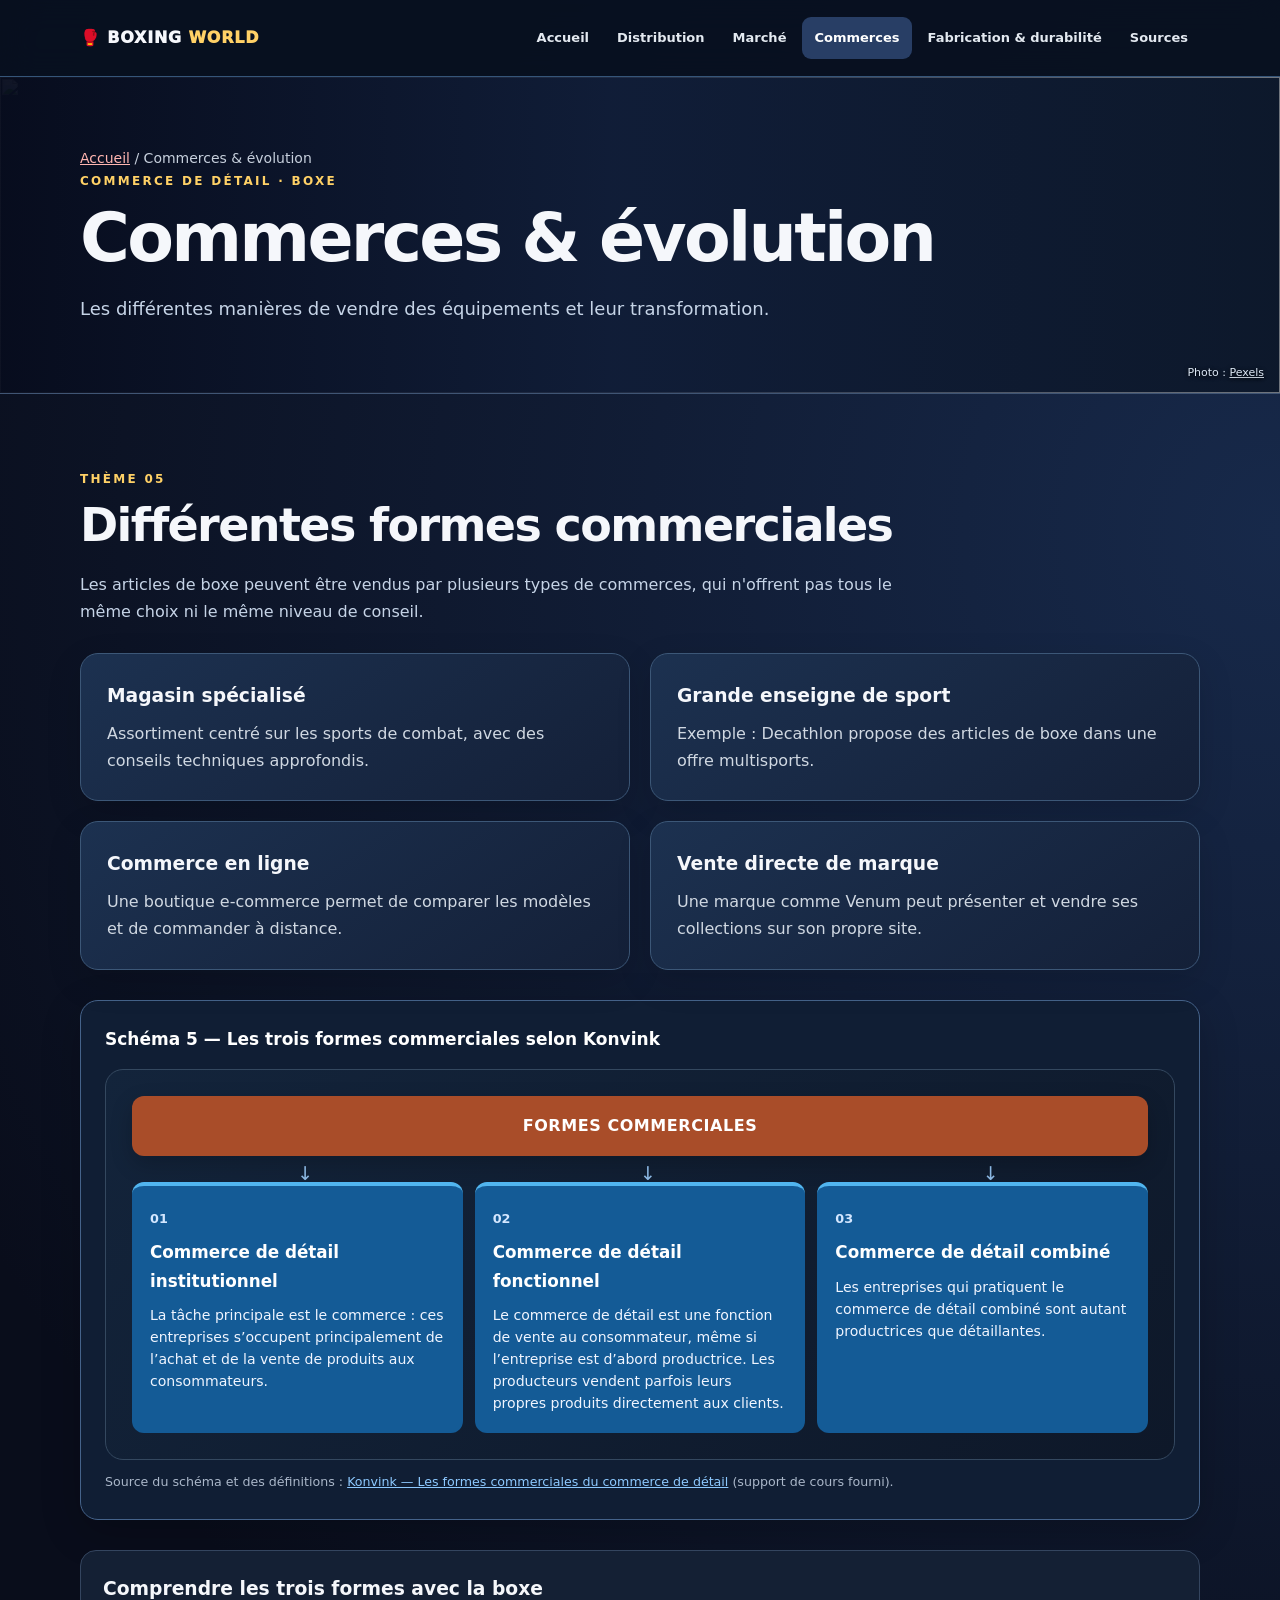
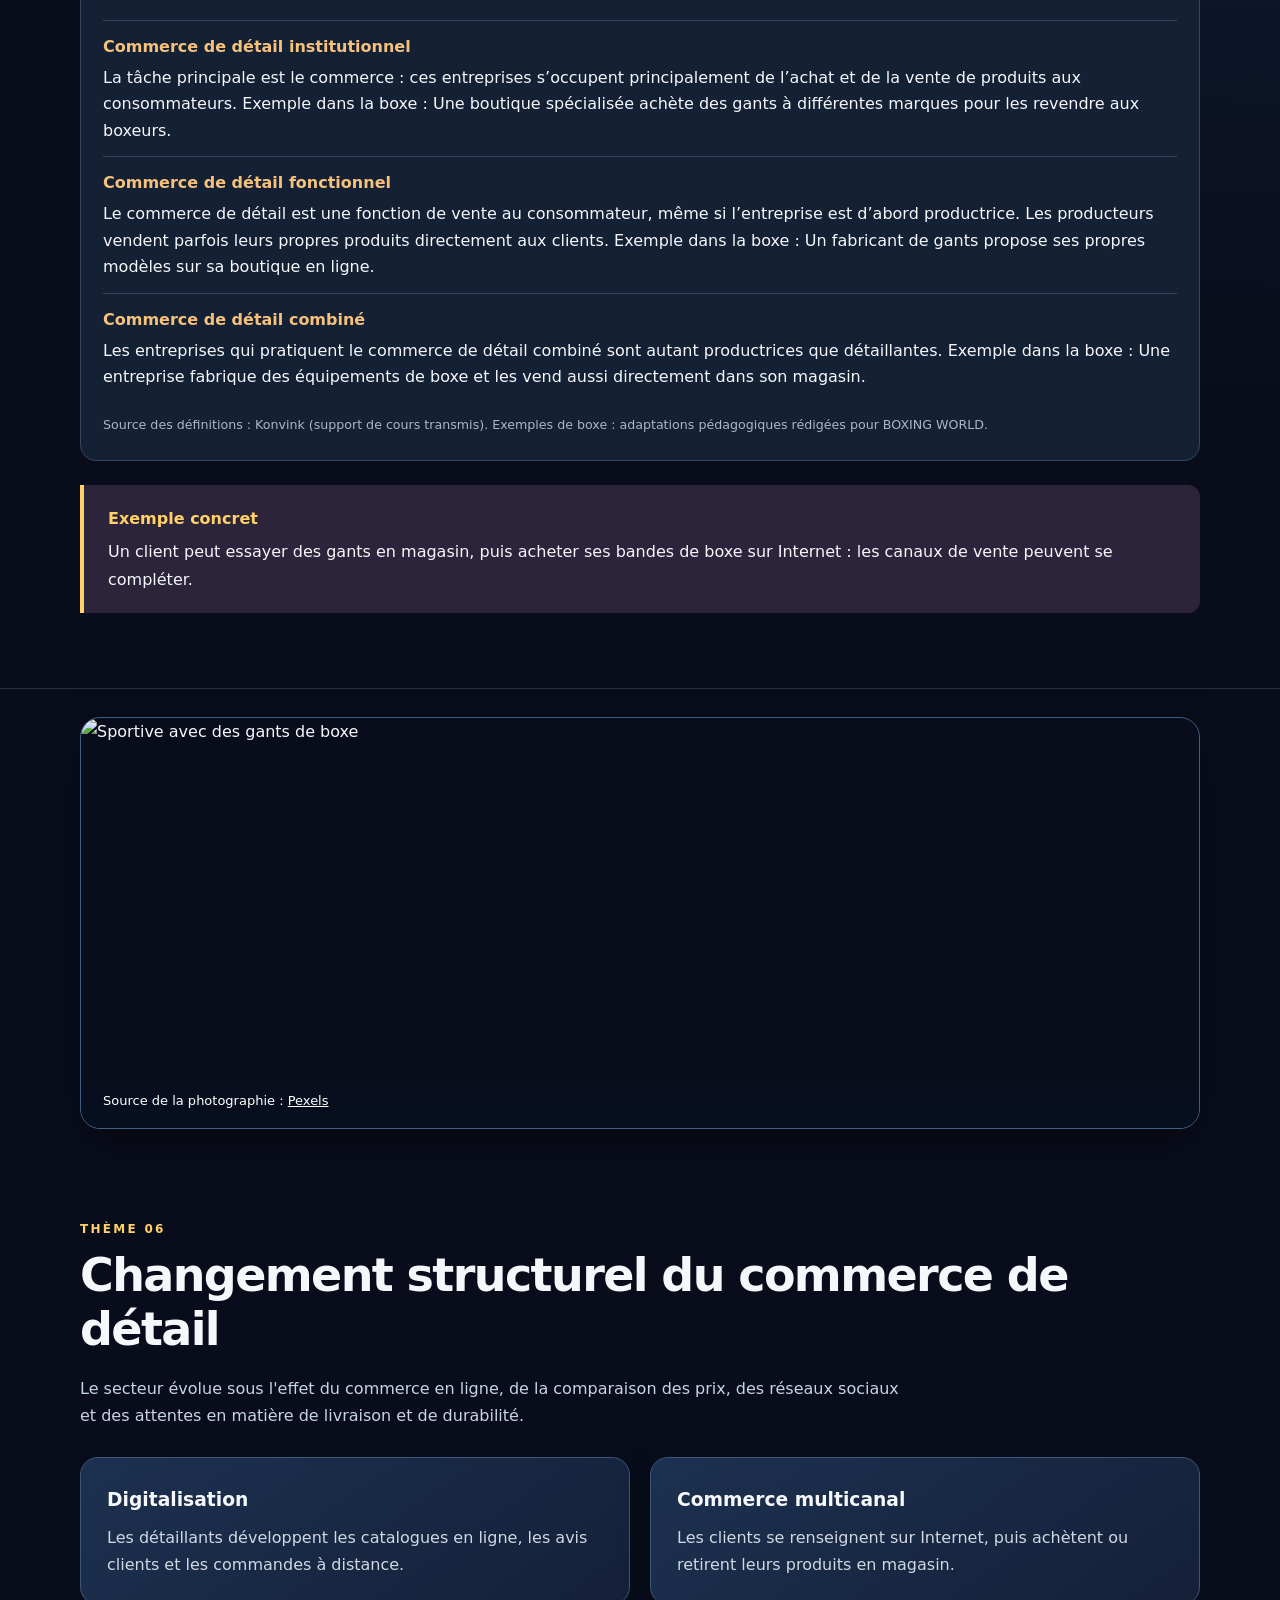
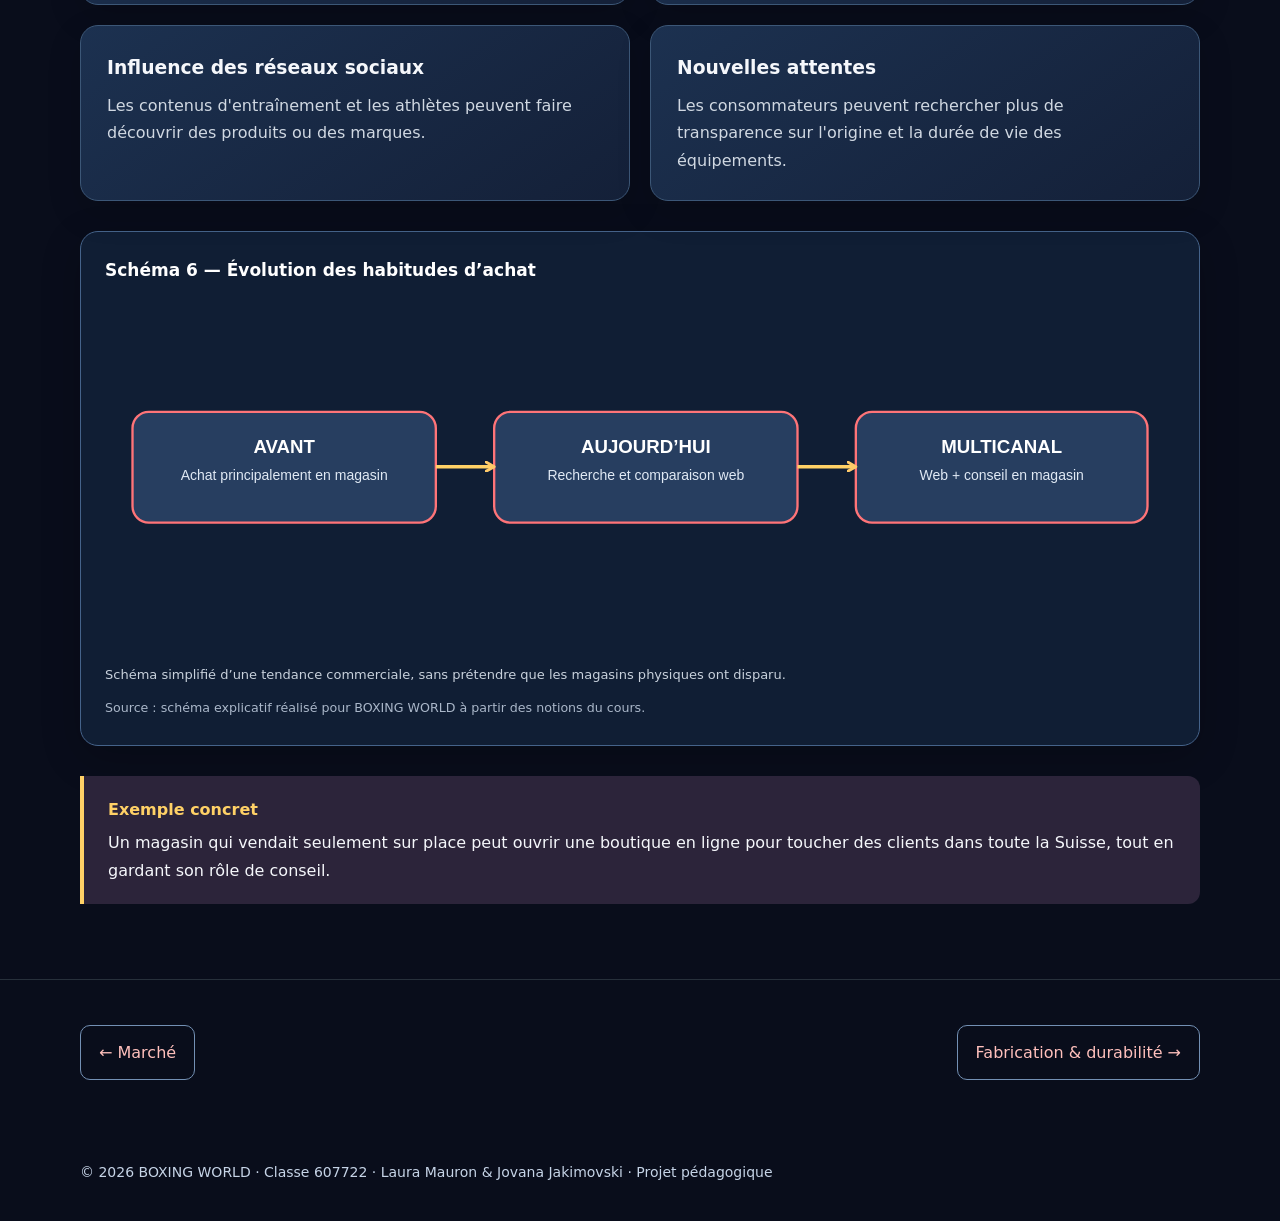
==== commit c628b69b: "Add files via upload source" ====
--- a/commerces.html
+++ b/commerces.html
@@ -1,3 +1,3 @@
 <!DOCTYPE html>
 
-<html lang="fr"><head><meta charset="utf-8"/><meta content="width=device-width,initial-scale=1" name="viewport"/><meta content="Les différentes manières de vendre des équipements et leur transformation." name="description"/><meta content="#0a0d12" name="theme-color"/><title>Commerces &amp; évolution | BOXING WORLD</title><link href="style.css" rel="stylesheet"/><script defer="" src="script.js"></script></head><body><header class="top"><nav aria-label="Navigation principale" class="nav wrap"><a class="logo" href="index.html">🥊 BOXING <span>WORLD</span></a><button aria-controls="links" aria-expanded="false" class="menu" id="menu">☰ Menu</button><div class="navlinks" id="links"><a href="index.html">Accueil</a><a href="distribution.html">Distribution</a><a href="marche.html">Marché</a><a aria-current="page" href="commerces.html">Commerces</a><a href="fabrication.html">Fabrication &amp; durabilité</a><a href="sources.html">Sources</a></div></nav></header><main><section class="pagehero photo-hero photo-hero-3"><div aria-hidden="true" class="hero-photo"><img alt="" loading="lazy" src="https://images.pexels.com/photos/5750952/pexels-photo-5750952.jpeg?auto=compress&amp;cs=tinysrgb&amp;w=1400"/></div><div class="wrap"><div class="crumb"><a href="index.html">Accueil</a> / Commerces &amp; évolution</div><div class="eyebrow">Commerce de détail · Boxe</div><h1>Commerces &amp; évolution</h1><p>Les différentes manières de vendre des équipements et leur transformation.</p></div><div class="photo-credit">Source de la photo : <a href="https://images.pexels.com/photos/5750952/pexels-photo-5750952.jpeg?auto=compress&amp;cs=tinysrgb&amp;w=1400" rel="noopener noreferrer" target="_blank">Voir la photographie originale sur Pexels</a></div></section><section class="section reveal" id="theme5"><div class="wrap"><div class="num">Thème 05</div><h2>Différentes formes commerciales</h2><p class="intro">Les articles de boxe peuvent être vendus par plusieurs types de commerces, qui n'offrent pas tous le même choix ni le même niveau de conseil.</p><div class="grid"><div class="card"><h3>Magasin spécialisé</h3><p>Assortiment centré sur les sports de combat, avec des conseils techniques approfondis.</p></div><div class="card"><h3>Grande enseigne de sport</h3><p>Exemple : Decathlon propose des articles de boxe dans une offre multisports.</p></div><div class="card"><h3>Commerce en ligne</h3><p>Une boutique e-commerce permet de comparer les modèles et de commander à distance.</p></div><div class="card"><h3>Vente directe de marque</h3><p>Une marque comme Venum peut présenter et vendre ses collections sur son propre site.</p></div></div><figure class="diagram"><figcaption>Schéma 5 — Les trois formes commerciales selon Konvink</figcaption><div class="v5-form-diagram"><div class="v5-form-top">FORMES COMMERCIALES</div><div class="v5-form-grid"><article class="v5-form-card"><span class="v5-form-num">01</span><h3>Commerce de détail institutionnel</h3><p>La tâche principale est le commerce : ces entreprises s’occupent principalement de l’achat et de la vente de produits aux consommateurs.</p></article><article class="v5-form-card"><span class="v5-form-num">02</span><h3>Commerce de détail fonctionnel</h3><p>Le commerce de détail est une fonction de vente au consommateur, même si l’entreprise est d’abord productrice. Les producteurs vendent parfois leurs propres produits directement aux clients.</p></article><article class="v5-form-card"><span class="v5-form-num">03</span><h3>Commerce de détail combiné</h3><p>Les entreprises qui pratiquent le commerce de détail combiné sont autant productrices que détaillantes.</p></article></div></div><p class="v5-credit">Source du schéma et des définitions : <a href="https://app.konvink.ch/" rel="noopener noreferrer" target="_blank">Konvink — Les formes commerciales du commerce de détail</a> (support de cours fourni).</p></figure><div class="v5-explain"><h3>Comprendre les trois formes avec la boxe</h3><div class="v5-explain-item"><strong>Commerce de détail institutionnel</strong><p>La tâche principale est le commerce : ces entreprises s’occupent principalement de l’achat et de la vente de produits aux consommateurs. Exemple dans la boxe : Une boutique spécialisée achète des gants à différentes marques pour les revendre aux boxeurs.</p></div><div class="v5-explain-item"><strong>Commerce de détail fonctionnel</strong><p>Le commerce de détail est une fonction de vente au consommateur, même si l’entreprise est d’abord productrice. Les producteurs vendent parfois leurs propres produits directement aux clients. Exemple dans la boxe : Un fabricant de gants propose ses propres modèles sur sa boutique en ligne.</p></div><div class="v5-explain-item"><strong>Commerce de détail combiné</strong><p>Les entreprises qui pratiquent le commerce de détail combiné sont autant productrices que détaillantes. Exemple dans la boxe : Une entreprise fabrique des équipements de boxe et les vend aussi directement dans son magasin.</p></div><p class="v5-credit">Source des définitions : Konvink (support de cours transmis). Exemples de boxe : adaptations pédagogiques rédigées pour BOXING WORLD.</p></div><div class="example"><strong>Exemple concret</strong><p>Un client peut essayer des gants en magasin, puis acheter ses bandes de boxe sur Internet : les canaux de vente peuvent se compléter.</p></div></div></section><figure class="editorial-photo reveal"><img alt="Sportive avec des gants de boxe" decoding="async" loading="lazy" src="https://images.pexels.com/photos/4842731/pexels-photo-4842731.jpeg?auto=compress&amp;cs=tinysrgb&amp;w=1400"/><figcaption>Source de la photo : <a href="https://images.pexels.com/photos/4842731/pexels-photo-4842731.jpeg?auto=compress&amp;cs=tinysrgb&amp;w=1400" rel="noopener noreferrer" target="_blank">Voir la photographie originale sur Pexels</a></figcaption></figure><section class="section reveal" id="theme6"><div class="wrap"><div class="num">Thème 06</div><h2>Changement structurel du commerce de détail</h2><p class="intro">Le secteur évolue sous l'effet du commerce en ligne, de la comparaison des prix, des réseaux sociaux et des attentes en matière de livraison et de durabilité.</p><div class="grid"><div class="card"><h3>Digitalisation</h3><p>Les détaillants développent les catalogues en ligne, les avis clients et les commandes à distance.</p></div><div class="card"><h3>Commerce multicanal</h3><p>Les clients se renseignent sur Internet, puis achètent ou retirent leurs produits en magasin.</p></div><div class="card"><h3>Influence des réseaux sociaux</h3><p>Les contenus d'entraînement et les athlètes peuvent faire découvrir des produits ou des marques.</p></div><div class="card"><h3>Nouvelles attentes</h3><p>Les consommateurs peuvent rechercher plus de transparence sur l'origine et la durée de vie des équipements.</p></div></div><figure class="diagram"><figcaption>Schéma 6 — Évolution des habitudes d’achat</figcaption><svg aria-label="Schéma 6 — Évolution des habitudes d’achat" role="img" viewbox="0 0 900 300" xmlns="http://www.w3.org/2000/svg"><defs><marker id="arrow-head-1" markerheight="10" markerunits="userSpaceOnUse" markerwidth="10" orient="auto" refx="8" refy="5"><path d="M1 1 L8 5 L1 9" fill="none" stroke="#ffca69" stroke-linecap="round" stroke-linejoin="round" stroke-width="2.5"></path></marker></defs><rect class="node" height="95" rx="14" width="260" x="15" y="95"></rect><text class="label" text-anchor="middle" x="145.0" y="130">AVANT</text><text class="small" text-anchor="middle" x="145.0" y="153">Achat principalement en magasin</text><rect class="node" height="95" rx="14" width="260" x="325" y="95"></rect><text class="label" text-anchor="middle" x="455.0" y="130">AUJOURD’HUI</text><text class="small" text-anchor="middle" x="455.0" y="153">Recherche et comparaison web</text><rect class="node" height="95" rx="14" width="250" x="635" y="95"></rect><text class="label" text-anchor="middle" x="760.0" y="130">MULTICANAL</text><text class="small" text-anchor="middle" x="760.0" y="153">Web + conseil en magasin</text><path class="edge" d="M275 142 L325 142" marker-end="url(#arrow-head-1)"></path><path class="edge" d="M585 142 L635 142" marker-end="url(#arrow-head-1)"></path></svg><div class="hint">Schéma simplifié d’une tendance commerciale, sans prétendre que les magasins physiques ont disparu.</div><p class="v5-credit">Source : schéma explicatif réalisé pour BOXING WORLD à partir des notions du cours.</p></figure><div class="example"><strong>Exemple concret</strong><p>Un magasin qui vendait seulement sur place peut ouvrir une boutique en ligne pour toucher des clients dans toute la Suisse, tout en gardant son rôle de conseil.</p></div></div></section><div class="wrap next"><a href="marche.html">← Marché</a><a href="fabrication.html">Fabrication &amp; durabilité →</a></div></main><footer class="footer"><div class="wrap">© <span class="year">2026</span> BOXING WORLD · Classe 607722 · Laura Mauron &amp; Jovana Jakimovski · Projet pédagogique</div></footer></body></html>+<html lang="fr"><head><meta charset="utf-8"/><meta content="width=device-width,initial-scale=1" name="viewport"/><meta content="Les différentes manières de vendre des équipements et leur transformation." name="description"/><meta content="#0a0d12" name="theme-color"/><title>Commerces &amp; évolution | BOXING WORLD</title><link href="style.css" rel="stylesheet"/><script defer="" src="script.js"></script></head><body><header class="top"><nav aria-label="Navigation principale" class="nav wrap"><a class="logo" href="index.html">🥊 BOXING <span>WORLD</span></a><button aria-controls="links" aria-expanded="false" class="menu" id="menu">☰ Menu</button><div class="navlinks" id="links"><a href="index.html">Accueil</a><a href="distribution.html">Distribution</a><a href="marche.html">Marché</a><a aria-current="page" href="commerces.html">Commerces</a><a href="fabrication.html">Fabrication &amp; durabilité</a><a href="sources.html">Sources</a></div></nav></header><main><section class="pagehero photo-hero photo-hero-3"><div aria-hidden="true" class="hero-photo"><img alt="" loading="lazy" src="https://images.pexels.com/photos/5750952/pexels-photo-5750952.jpeg?auto=compress&amp;cs=tinysrgb&amp;w=1400"/></div><div class="wrap"><div class="crumb"><a href="index.html">Accueil</a> / Commerces &amp; évolution</div><div class="eyebrow">Commerce de détail · Boxe</div><h1>Commerces &amp; évolution</h1><p>Les différentes manières de vendre des équipements et leur transformation.</p></div><div class="photo-credit">Photo : <a href="https://www.pexels.com/" rel="noopener noreferrer" target="_blank">Pexels</a></div></section><section class="section reveal" id="theme5"><div class="wrap"><div class="num">Thème 05</div><h2>Différentes formes commerciales</h2><p class="intro">Les articles de boxe peuvent être vendus par plusieurs types de commerces, qui n'offrent pas tous le même choix ni le même niveau de conseil.</p><div class="grid"><div class="card"><h3>Magasin spécialisé</h3><p>Assortiment centré sur les sports de combat, avec des conseils techniques approfondis.</p></div><div class="card"><h3>Grande enseigne de sport</h3><p>Exemple : Decathlon propose des articles de boxe dans une offre multisports.</p></div><div class="card"><h3>Commerce en ligne</h3><p>Une boutique e-commerce permet de comparer les modèles et de commander à distance.</p></div><div class="card"><h3>Vente directe de marque</h3><p>Une marque comme Venum peut présenter et vendre ses collections sur son propre site.</p></div></div><figure class="diagram"><figcaption>Schéma 5 — Les trois formes commerciales selon Konvink</figcaption><div class="v5-form-diagram"><div class="v5-form-top">FORMES COMMERCIALES</div><div class="v5-form-grid"><article class="v5-form-card"><span class="v5-form-num">01</span><h3>Commerce de détail institutionnel</h3><p>La tâche principale est le commerce : ces entreprises s’occupent principalement de l’achat et de la vente de produits aux consommateurs.</p></article><article class="v5-form-card"><span class="v5-form-num">02</span><h3>Commerce de détail fonctionnel</h3><p>Le commerce de détail est une fonction de vente au consommateur, même si l’entreprise est d’abord productrice. Les producteurs vendent parfois leurs propres produits directement aux clients.</p></article><article class="v5-form-card"><span class="v5-form-num">03</span><h3>Commerce de détail combiné</h3><p>Les entreprises qui pratiquent le commerce de détail combiné sont autant productrices que détaillantes.</p></article></div></div><p class="v5-credit">Source du schéma et des définitions : <a href="https://app.konvink.ch/" rel="noopener noreferrer" target="_blank">Konvink — Les formes commerciales du commerce de détail</a> (support de cours fourni).</p></figure><div class="v5-explain"><h3>Comprendre les trois formes avec la boxe</h3><div class="v5-explain-item"><strong>Commerce de détail institutionnel</strong><p>La tâche principale est le commerce : ces entreprises s’occupent principalement de l’achat et de la vente de produits aux consommateurs. Exemple dans la boxe : Une boutique spécialisée achète des gants à différentes marques pour les revendre aux boxeurs.</p></div><div class="v5-explain-item"><strong>Commerce de détail fonctionnel</strong><p>Le commerce de détail est une fonction de vente au consommateur, même si l’entreprise est d’abord productrice. Les producteurs vendent parfois leurs propres produits directement aux clients. Exemple dans la boxe : Un fabricant de gants propose ses propres modèles sur sa boutique en ligne.</p></div><div class="v5-explain-item"><strong>Commerce de détail combiné</strong><p>Les entreprises qui pratiquent le commerce de détail combiné sont autant productrices que détaillantes. Exemple dans la boxe : Une entreprise fabrique des équipements de boxe et les vend aussi directement dans son magasin.</p></div><p class="v5-credit">Source des définitions : Konvink (support de cours transmis). Exemples de boxe : adaptations pédagogiques rédigées pour BOXING WORLD.</p></div><div class="example"><strong>Exemple concret</strong><p>Un client peut essayer des gants en magasin, puis acheter ses bandes de boxe sur Internet : les canaux de vente peuvent se compléter.</p></div></div></section><figure class="editorial-photo reveal"><img alt="Sportive avec des gants de boxe" decoding="async" loading="lazy" src="https://images.pexels.com/photos/4842731/pexels-photo-4842731.jpeg?auto=compress&amp;cs=tinysrgb&amp;w=1400"/><figcaption>Source de la photographie : <a href="https://www.pexels.com/" rel="noopener noreferrer" target="_blank">Pexels</a></figcaption></figure><section class="section reveal" id="theme6"><div class="wrap"><div class="num">Thème 06</div><h2>Changement structurel du commerce de détail</h2><p class="intro">Le secteur évolue sous l'effet du commerce en ligne, de la comparaison des prix, des réseaux sociaux et des attentes en matière de livraison et de durabilité.</p><div class="grid"><div class="card"><h3>Digitalisation</h3><p>Les détaillants développent les catalogues en ligne, les avis clients et les commandes à distance.</p></div><div class="card"><h3>Commerce multicanal</h3><p>Les clients se renseignent sur Internet, puis achètent ou retirent leurs produits en magasin.</p></div><div class="card"><h3>Influence des réseaux sociaux</h3><p>Les contenus d'entraînement et les athlètes peuvent faire découvrir des produits ou des marques.</p></div><div class="card"><h3>Nouvelles attentes</h3><p>Les consommateurs peuvent rechercher plus de transparence sur l'origine et la durée de vie des équipements.</p></div></div><figure class="diagram"><figcaption>Schéma 6 — Évolution des habitudes d’achat</figcaption><svg aria-label="Schéma 6 — Évolution des habitudes d’achat" role="img" viewbox="0 0 900 300" xmlns="http://www.w3.org/2000/svg"><defs><marker id="arrow-head-1" markerheight="10" markerunits="userSpaceOnUse" markerwidth="10" orient="auto" refx="8" refy="5"><path d="M1 1 L8 5 L1 9" fill="none" stroke="#ffca69" stroke-linecap="round" stroke-linejoin="round" stroke-width="2.5"></path></marker></defs><rect class="node" height="95" rx="14" width="260" x="15" y="95"></rect><text class="label" text-anchor="middle" x="145.0" y="130">AVANT</text><text class="small" text-anchor="middle" x="145.0" y="153">Achat principalement en magasin</text><rect class="node" height="95" rx="14" width="260" x="325" y="95"></rect><text class="label" text-anchor="middle" x="455.0" y="130">AUJOURD’HUI</text><text class="small" text-anchor="middle" x="455.0" y="153">Recherche et comparaison web</text><rect class="node" height="95" rx="14" width="250" x="635" y="95"></rect><text class="label" text-anchor="middle" x="760.0" y="130">MULTICANAL</text><text class="small" text-anchor="middle" x="760.0" y="153">Web + conseil en magasin</text><path class="edge" d="M275 142 L325 142" marker-end="url(#arrow-head-1)"></path><path class="edge" d="M585 142 L635 142" marker-end="url(#arrow-head-1)"></path></svg><div class="hint">Schéma simplifié d’une tendance commerciale, sans prétendre que les magasins physiques ont disparu.</div><p class="v5-credit">Source : schéma explicatif réalisé pour BOXING WORLD à partir des notions du cours.</p></figure><div class="example"><strong>Exemple concret</strong><p>Un magasin qui vendait seulement sur place peut ouvrir une boutique en ligne pour toucher des clients dans toute la Suisse, tout en gardant son rôle de conseil.</p></div></div></section><div class="wrap next"><a href="marche.html">← Marché</a><a href="fabrication.html">Fabrication &amp; durabilité →</a></div></main><footer class="footer"><div class="wrap">© <span class="year">2026</span> BOXING WORLD · Classe 607722 · Laura Mauron &amp; Jovana Jakimovski · Projet pédagogique</div></footer></body></html>
--- a/style.css
+++ b/style.css
@@ -13,34 +13,3 @@
 
 /* V5 : schémas pédagogiques et sources contextualisées */
 .v5-credit{font-size:.79rem!important;color:#aab7c9!important;line-height:1.55;margin:12px 0 4px!important}.v5-credit a{color:#8dc9ff;text-decoration:underline}.v5-stake-visual,.v5-form-diagram{background:linear-gradient(140deg,#13243b,#0e1829);border:1px solid #34485f;border-radius:18px;padding:clamp(14px,3vw,26px);margin-top:15px}.v5-stake-hub,.v5-form-top{background:#146bb2;border-radius:12px;padding:16px;text-align:center;color:#fff;font-weight:850;letter-spacing:.035em;box-shadow:0 8px 22px #0003}.v5-stake-grid{display:grid;grid-template-columns:repeat(3,minmax(0,1fr));gap:12px;margin-top:25px}.v5-stake{position:relative;border-radius:12px;padding:15px;min-height:135px;color:white!important;border-top:4px solid #ffffff45;background:#293e5b}.v5-stake:before{content:'↓';position:absolute;top:-28px;left:50%;font-size:19px;color:#8bb7e2}.v5-stake h3{color:#fff!important;margin:0 0 8px!important;font-size:1.05rem}.v5-stake p{color:#f2f4fa!important;font-size:.85rem;line-height:1.5;margin:0!important}.v5-s1{background:#9b216c}.v5-s2{background:#aa572a}.v5-s3{background:#913a39}.v5-s4{background:#477c34}.v5-s5{background:#485a78}.v5-s6{background:#743e85}.v5-s7{background:#253d6b}.v5-form-top{background:#a94d29}.v5-form-grid{display:grid;grid-template-columns:repeat(3,minmax(0,1fr));gap:12px;margin-top:26px}.v5-form-card{position:relative;border-radius:12px;padding:18px;background:#145b96;color:#fff;border-top:4px solid #51b5ef}.v5-form-card:before{content:'↓';position:absolute;top:-29px;left:50%;font-size:19px;color:#8bb7e2}.v5-form-num{display:inline-block;font-size:.8rem;color:#d4e7ff;font-weight:800;margin-bottom:9px}.v5-form-card h3{font-size:1.05rem;color:white!important;margin:0 0 10px!important}.v5-form-card p{font-size:.88rem;line-height:1.55;color:#f0f5ff!important;margin:0!important}.v5-explain{margin:26px 0 12px;padding:22px;background:#142034;border:1px solid #34455f;border-radius:16px}.v5-explain h3{margin:0 0 15px!important}.v5-explain-item{border-top:1px solid #35465c;padding:12px 0}.v5-explain-item strong{color:#f6c17b}.v5-explain-item p{margin:5px 0 0!important;line-height:1.65}.editorial-photo figcaption a,.photo-credit a{color:inherit;text-decoration:underline}@media(max-width:720px){.v5-stake-grid{grid-template-columns:repeat(2,minmax(0,1fr))}.v5-form-grid{grid-template-columns:1fr}.v5-stake{min-height:0}.v5-form-card:before{left:22px}.v5-explain{padding:15px}}@media(max-width:390px){.v5-stake-grid{grid-template-columns:1fr}}
-
-/* V6 — palette bleu pétrole, turquoise et corail, avec crédits photo précis */
-:root{--bg:#081820;--surface:#122b34;--surface2:#1a3d48;--red:#ff806f;--gold:#8de1d4;--line:#3b6570;--muted:#c4d9dc}
-body{background:radial-gradient(circle at 100% 10%,#123d46 0,transparent 38%),var(--bg)}
-.top{background:#071b21f2;border-bottom-color:#315964}
-.logo span,.accent,.eyebrow,.num{color:#8de1d4}
-.navlinks a[aria-current=page]{background:#1b525d}
-.navlinks a:hover{background:#215c67}
-.hero,.pagehero{background:#102a34}
-.photo-hero:before{background:linear-gradient(90deg,#071b24f5 0%,#0b2b35e6 50%,#0a293475 100%)}
-.btn{background:#ff806f;color:#12232a}.btn:hover{background:#ffab96}
-.card,.topic{background:linear-gradient(145deg,#1b3c47,#102731);border-color:#37616d}
-.card:hover,.topic:hover{border-color:#8de1d4}
-.diagram{background:#0d2933;border-color:#376570}
-.diagram svg .node{fill:#1e4854;stroke:#ff9c89}
-.diagram svg .mutednode{fill:#20545c;stroke:#8de1d4}
-.diagram svg .edge{stroke:#8de1d4}
-.example{background:#21343c;border-left-color:#ff9a80}.example strong{color:#ffb09a}
-.v5-stake-visual,.v5-form-diagram{background:linear-gradient(140deg,#123640,#0b2029);border-color:#35616b}
-.v5-stake-hub,.v5-form-top{background:#167b85}
-.v5-form-card{background:#195663;border-top-color:#8de1d4}
-.v5-form-top{background:#b75e52}
-.v5-explain{background:#112e38;border-color:#38606a}
-.v5-explain-item strong{color:#8de1d4}
-.v5-credit a,.diagram-source a{color:#8de1d4}
-.photo-credit,.editorial-photo figcaption,.image-source-credit{font-size:12px}
-.photo-credit a,.editorial-photo figcaption a,.image-source-credit a{color:#a5f3e5;text-decoration:underline;text-underline-offset:2px}
-.image-source-credit{margin:7px 0 16px;color:#c4d9dc}
-/* Remove decorative arrows that looked disconnected from diagram boxes */
-.v5-stake:before,.v5-form-card:before,.stakeholder-card:before{content:none!important}
-.v5-stake-grid,.v5-form-grid{margin-top:15px}
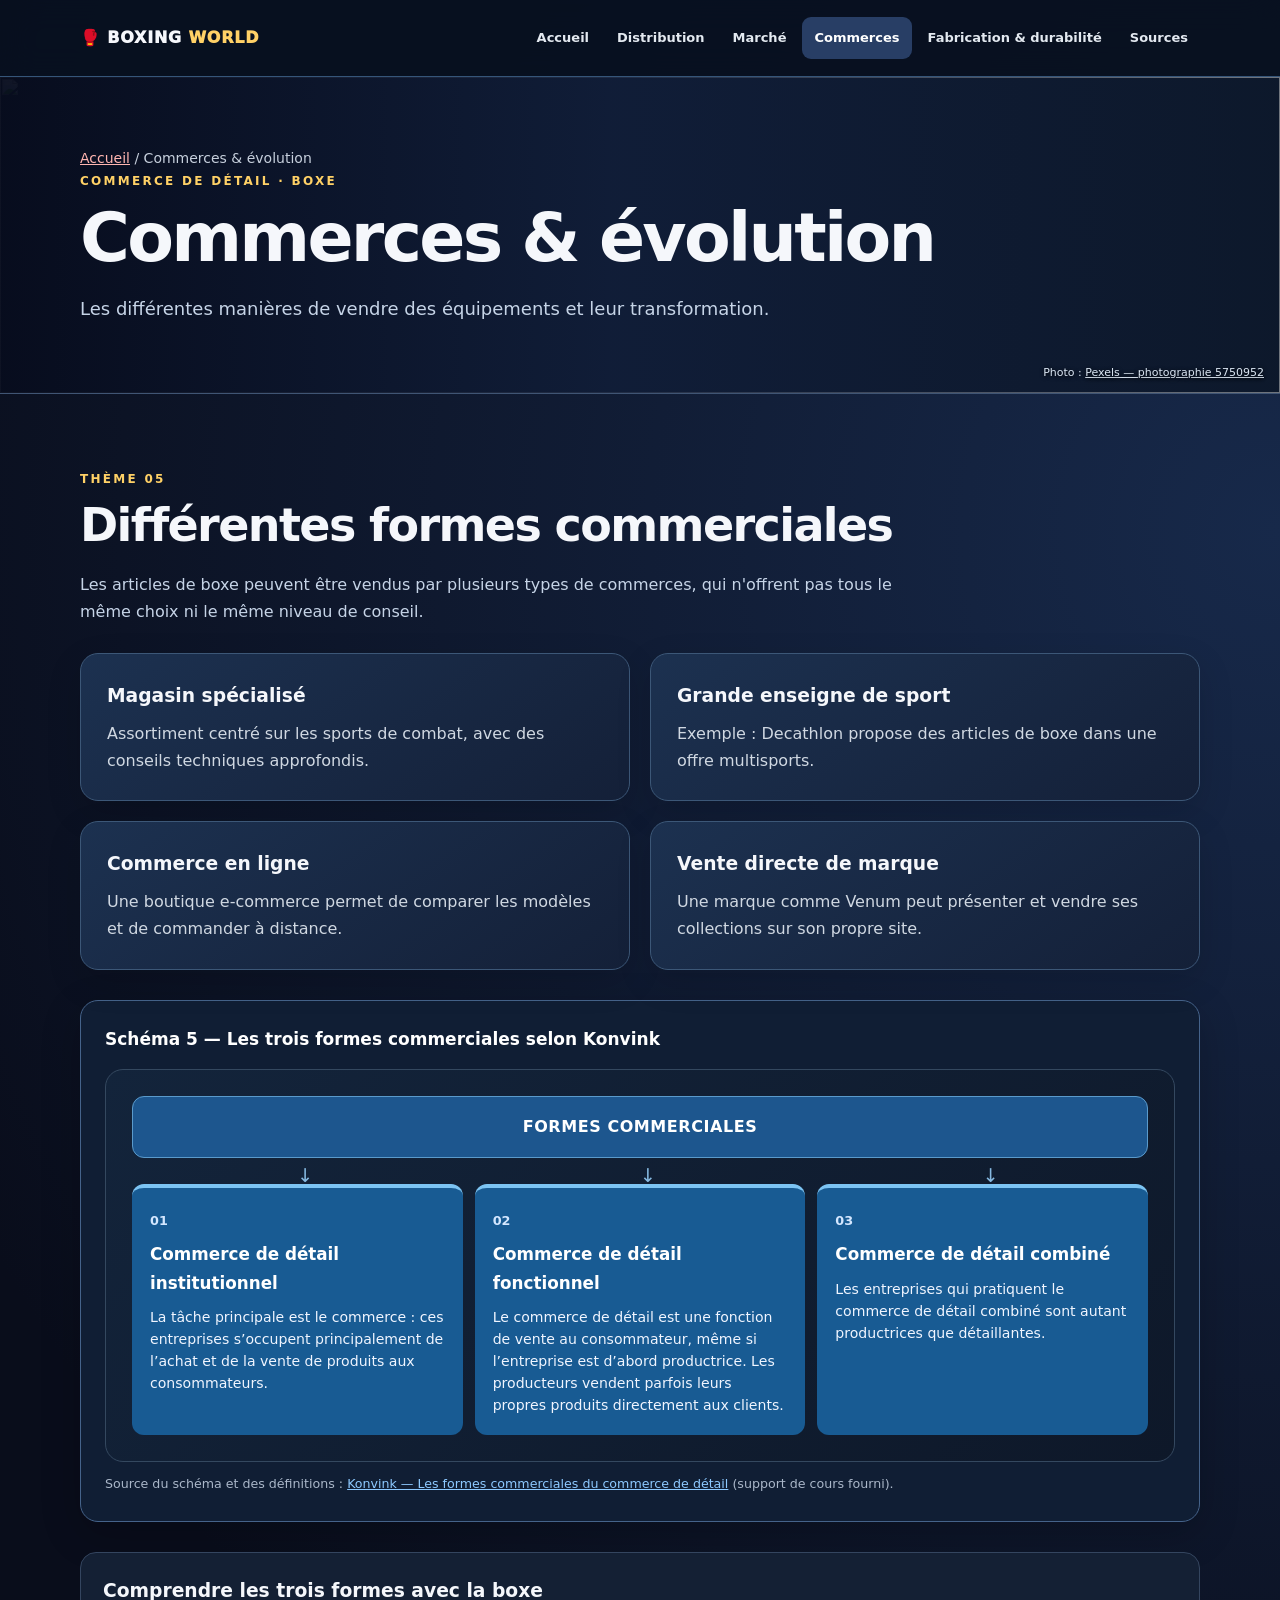
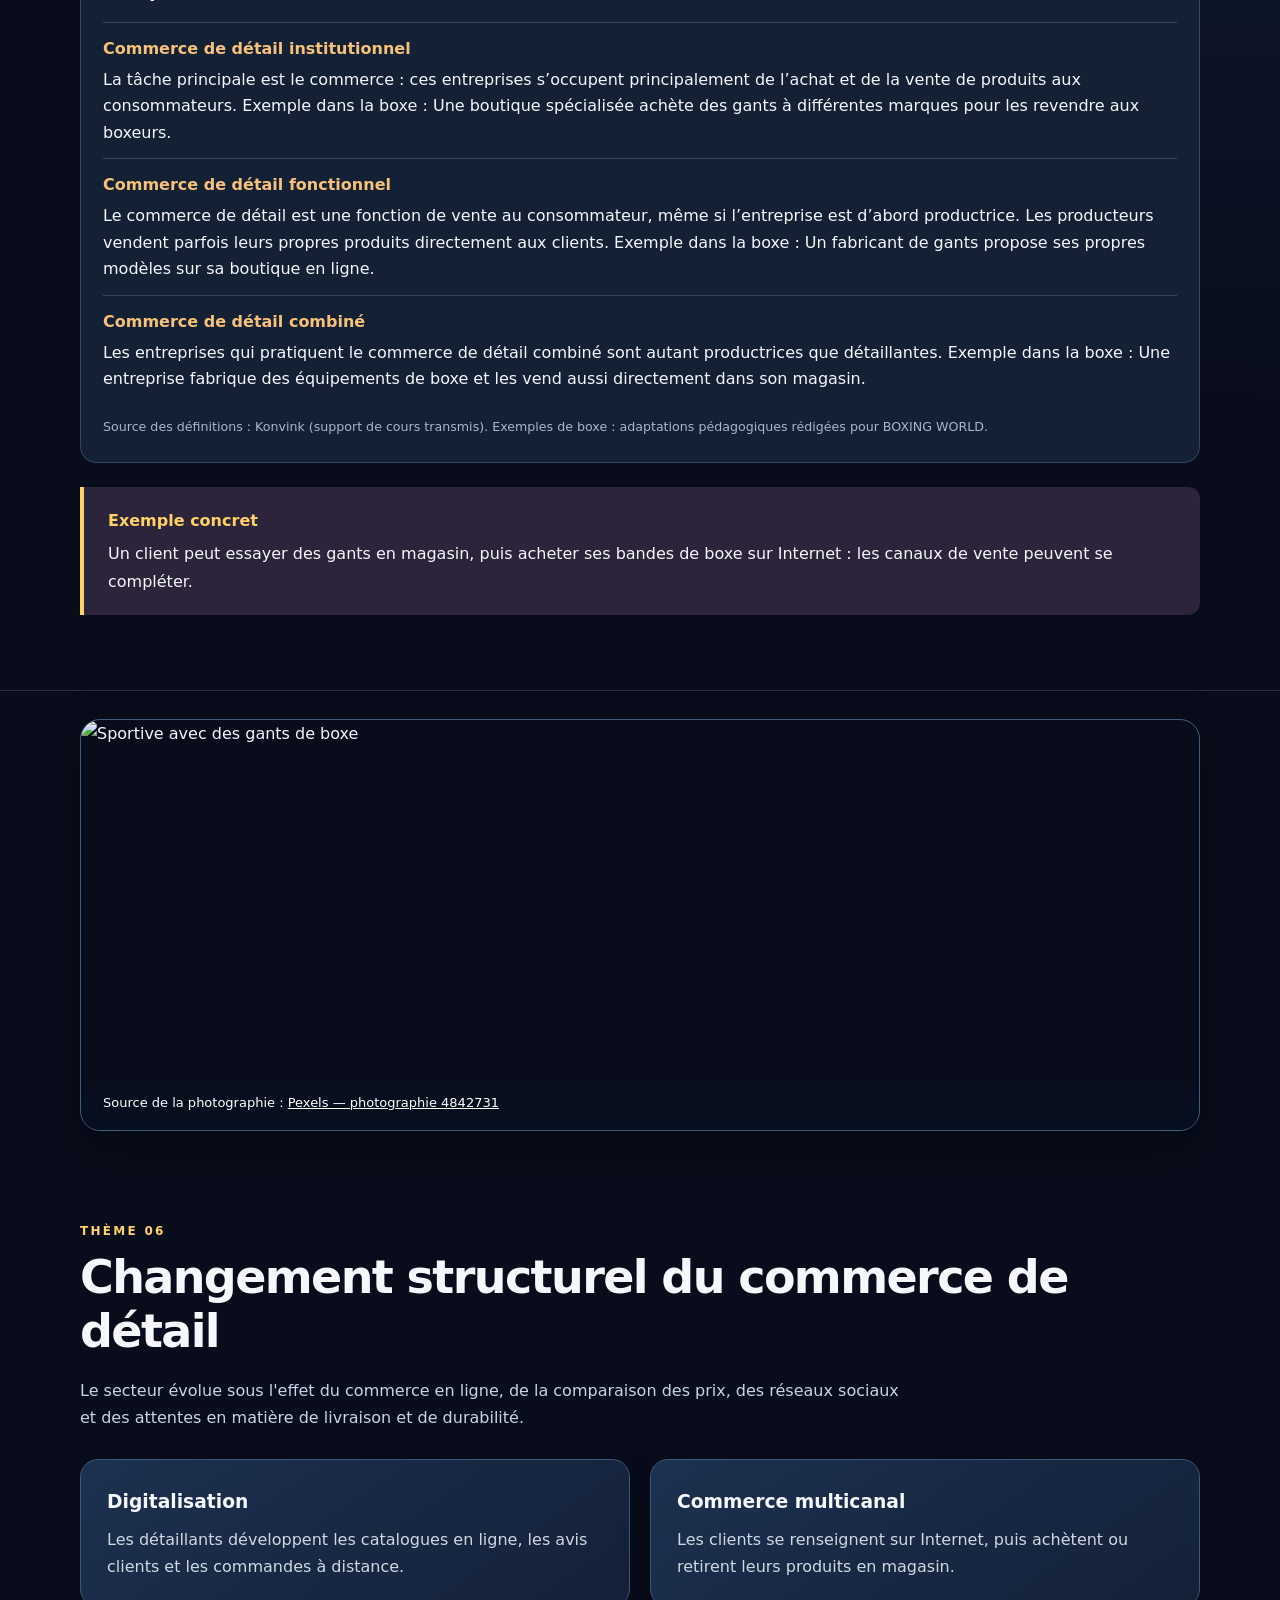
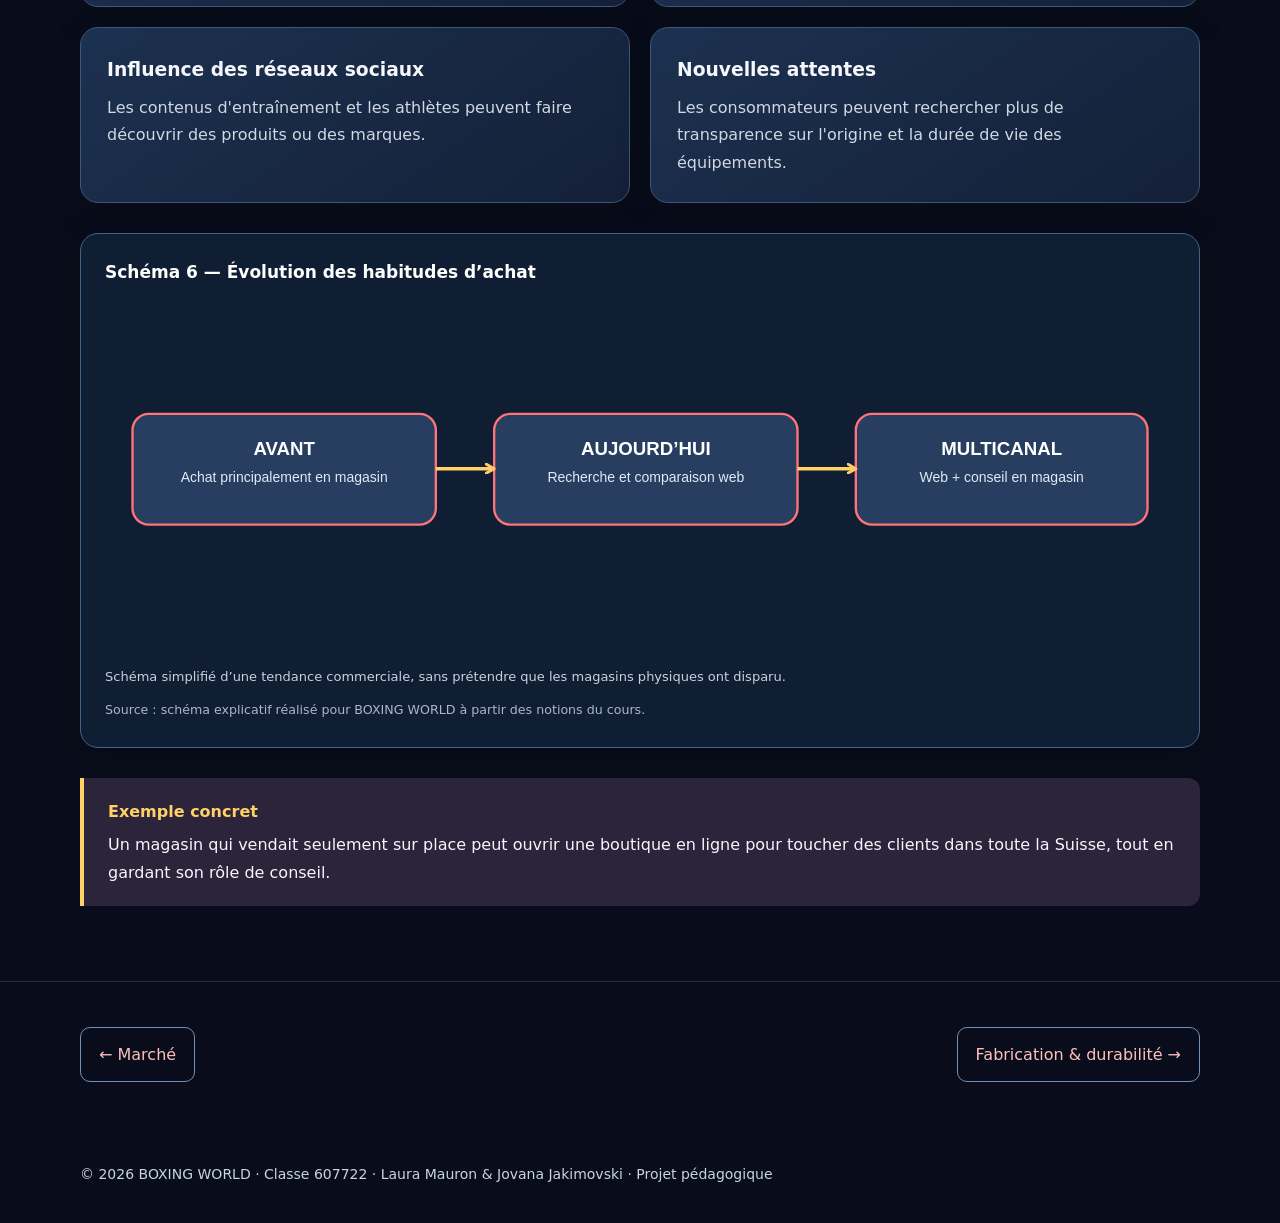
==== commit 1932e904: "Add files via upload v7" ====
--- a/commerces.html
+++ b/commerces.html
@@ -1,3 +1,3 @@
 <!DOCTYPE html>
 
-<html lang="fr"><head><meta charset="utf-8"/><meta content="width=device-width,initial-scale=1" name="viewport"/><meta content="Les différentes manières de vendre des équipements et leur transformation." name="description"/><meta content="#0a0d12" name="theme-color"/><title>Commerces &amp; évolution | BOXING WORLD</title><link href="style.css" rel="stylesheet"/><script defer="" src="script.js"></script></head><body><header class="top"><nav aria-label="Navigation principale" class="nav wrap"><a class="logo" href="index.html">🥊 BOXING <span>WORLD</span></a><button aria-controls="links" aria-expanded="false" class="menu" id="menu">☰ Menu</button><div class="navlinks" id="links"><a href="index.html">Accueil</a><a href="distribution.html">Distribution</a><a href="marche.html">Marché</a><a aria-current="page" href="commerces.html">Commerces</a><a href="fabrication.html">Fabrication &amp; durabilité</a><a href="sources.html">Sources</a></div></nav></header><main><section class="pagehero photo-hero photo-hero-3"><div aria-hidden="true" class="hero-photo"><img alt="" loading="lazy" src="https://images.pexels.com/photos/5750952/pexels-photo-5750952.jpeg?auto=compress&amp;cs=tinysrgb&amp;w=1400"/></div><div class="wrap"><div class="crumb"><a href="index.html">Accueil</a> / Commerces &amp; évolution</div><div class="eyebrow">Commerce de détail · Boxe</div><h1>Commerces &amp; évolution</h1><p>Les différentes manières de vendre des équipements et leur transformation.</p></div><div class="photo-credit">Photo : <a href="https://www.pexels.com/" rel="noopener noreferrer" target="_blank">Pexels</a></div></section><section class="section reveal" id="theme5"><div class="wrap"><div class="num">Thème 05</div><h2>Différentes formes commerciales</h2><p class="intro">Les articles de boxe peuvent être vendus par plusieurs types de commerces, qui n'offrent pas tous le même choix ni le même niveau de conseil.</p><div class="grid"><div class="card"><h3>Magasin spécialisé</h3><p>Assortiment centré sur les sports de combat, avec des conseils techniques approfondis.</p></div><div class="card"><h3>Grande enseigne de sport</h3><p>Exemple : Decathlon propose des articles de boxe dans une offre multisports.</p></div><div class="card"><h3>Commerce en ligne</h3><p>Une boutique e-commerce permet de comparer les modèles et de commander à distance.</p></div><div class="card"><h3>Vente directe de marque</h3><p>Une marque comme Venum peut présenter et vendre ses collections sur son propre site.</p></div></div><figure class="diagram"><figcaption>Schéma 5 — Les trois formes commerciales selon Konvink</figcaption><div class="v5-form-diagram"><div class="v5-form-top">FORMES COMMERCIALES</div><div class="v5-form-grid"><article class="v5-form-card"><span class="v5-form-num">01</span><h3>Commerce de détail institutionnel</h3><p>La tâche principale est le commerce : ces entreprises s’occupent principalement de l’achat et de la vente de produits aux consommateurs.</p></article><article class="v5-form-card"><span class="v5-form-num">02</span><h3>Commerce de détail fonctionnel</h3><p>Le commerce de détail est une fonction de vente au consommateur, même si l’entreprise est d’abord productrice. Les producteurs vendent parfois leurs propres produits directement aux clients.</p></article><article class="v5-form-card"><span class="v5-form-num">03</span><h3>Commerce de détail combiné</h3><p>Les entreprises qui pratiquent le commerce de détail combiné sont autant productrices que détaillantes.</p></article></div></div><p class="v5-credit">Source du schéma et des définitions : <a href="https://app.konvink.ch/" rel="noopener noreferrer" target="_blank">Konvink — Les formes commerciales du commerce de détail</a> (support de cours fourni).</p></figure><div class="v5-explain"><h3>Comprendre les trois formes avec la boxe</h3><div class="v5-explain-item"><strong>Commerce de détail institutionnel</strong><p>La tâche principale est le commerce : ces entreprises s’occupent principalement de l’achat et de la vente de produits aux consommateurs. Exemple dans la boxe : Une boutique spécialisée achète des gants à différentes marques pour les revendre aux boxeurs.</p></div><div class="v5-explain-item"><strong>Commerce de détail fonctionnel</strong><p>Le commerce de détail est une fonction de vente au consommateur, même si l’entreprise est d’abord productrice. Les producteurs vendent parfois leurs propres produits directement aux clients. Exemple dans la boxe : Un fabricant de gants propose ses propres modèles sur sa boutique en ligne.</p></div><div class="v5-explain-item"><strong>Commerce de détail combiné</strong><p>Les entreprises qui pratiquent le commerce de détail combiné sont autant productrices que détaillantes. Exemple dans la boxe : Une entreprise fabrique des équipements de boxe et les vend aussi directement dans son magasin.</p></div><p class="v5-credit">Source des définitions : Konvink (support de cours transmis). Exemples de boxe : adaptations pédagogiques rédigées pour BOXING WORLD.</p></div><div class="example"><strong>Exemple concret</strong><p>Un client peut essayer des gants en magasin, puis acheter ses bandes de boxe sur Internet : les canaux de vente peuvent se compléter.</p></div></div></section><figure class="editorial-photo reveal"><img alt="Sportive avec des gants de boxe" decoding="async" loading="lazy" src="https://images.pexels.com/photos/4842731/pexels-photo-4842731.jpeg?auto=compress&amp;cs=tinysrgb&amp;w=1400"/><figcaption>Source de la photographie : <a href="https://www.pexels.com/" rel="noopener noreferrer" target="_blank">Pexels</a></figcaption></figure><section class="section reveal" id="theme6"><div class="wrap"><div class="num">Thème 06</div><h2>Changement structurel du commerce de détail</h2><p class="intro">Le secteur évolue sous l'effet du commerce en ligne, de la comparaison des prix, des réseaux sociaux et des attentes en matière de livraison et de durabilité.</p><div class="grid"><div class="card"><h3>Digitalisation</h3><p>Les détaillants développent les catalogues en ligne, les avis clients et les commandes à distance.</p></div><div class="card"><h3>Commerce multicanal</h3><p>Les clients se renseignent sur Internet, puis achètent ou retirent leurs produits en magasin.</p></div><div class="card"><h3>Influence des réseaux sociaux</h3><p>Les contenus d'entraînement et les athlètes peuvent faire découvrir des produits ou des marques.</p></div><div class="card"><h3>Nouvelles attentes</h3><p>Les consommateurs peuvent rechercher plus de transparence sur l'origine et la durée de vie des équipements.</p></div></div><figure class="diagram"><figcaption>Schéma 6 — Évolution des habitudes d’achat</figcaption><svg aria-label="Schéma 6 — Évolution des habitudes d’achat" role="img" viewbox="0 0 900 300" xmlns="http://www.w3.org/2000/svg"><defs><marker id="arrow-head-1" markerheight="10" markerunits="userSpaceOnUse" markerwidth="10" orient="auto" refx="8" refy="5"><path d="M1 1 L8 5 L1 9" fill="none" stroke="#ffca69" stroke-linecap="round" stroke-linejoin="round" stroke-width="2.5"></path></marker></defs><rect class="node" height="95" rx="14" width="260" x="15" y="95"></rect><text class="label" text-anchor="middle" x="145.0" y="130">AVANT</text><text class="small" text-anchor="middle" x="145.0" y="153">Achat principalement en magasin</text><rect class="node" height="95" rx="14" width="260" x="325" y="95"></rect><text class="label" text-anchor="middle" x="455.0" y="130">AUJOURD’HUI</text><text class="small" text-anchor="middle" x="455.0" y="153">Recherche et comparaison web</text><rect class="node" height="95" rx="14" width="250" x="635" y="95"></rect><text class="label" text-anchor="middle" x="760.0" y="130">MULTICANAL</text><text class="small" text-anchor="middle" x="760.0" y="153">Web + conseil en magasin</text><path class="edge" d="M275 142 L325 142" marker-end="url(#arrow-head-1)"></path><path class="edge" d="M585 142 L635 142" marker-end="url(#arrow-head-1)"></path></svg><div class="hint">Schéma simplifié d’une tendance commerciale, sans prétendre que les magasins physiques ont disparu.</div><p class="v5-credit">Source : schéma explicatif réalisé pour BOXING WORLD à partir des notions du cours.</p></figure><div class="example"><strong>Exemple concret</strong><p>Un magasin qui vendait seulement sur place peut ouvrir une boutique en ligne pour toucher des clients dans toute la Suisse, tout en gardant son rôle de conseil.</p></div></div></section><div class="wrap next"><a href="marche.html">← Marché</a><a href="fabrication.html">Fabrication &amp; durabilité →</a></div></main><footer class="footer"><div class="wrap">© <span class="year">2026</span> BOXING WORLD · Classe 607722 · Laura Mauron &amp; Jovana Jakimovski · Projet pédagogique</div></footer></body></html>+<html lang="fr"><head><meta charset="utf-8"/><meta content="width=device-width,initial-scale=1" name="viewport"/><meta content="Les différentes manières de vendre des équipements et leur transformation." name="description"/><meta content="#0a0d12" name="theme-color"/><title>Commerces &amp; évolution | BOXING WORLD</title><link href="style.css" rel="stylesheet"/><script defer="" src="script.js"></script><link href="favicon.svg" rel="icon" type="image/svg+xml"/></head><body><header class="top"><nav aria-label="Navigation principale" class="nav wrap"><a class="logo" href="index.html">🥊 BOXING <span>WORLD</span></a><button aria-controls="links" aria-expanded="false" class="menu" id="menu">☰ Menu</button><div class="navlinks" id="links"><a href="index.html">Accueil</a><a href="distribution.html">Distribution</a><a href="marche.html">Marché</a><a aria-current="page" href="commerces.html">Commerces</a><a href="fabrication.html">Fabrication &amp; durabilité</a><a href="sources.html">Sources</a></div></nav></header><main><section class="pagehero photo-hero photo-hero-3"><div aria-hidden="true" class="hero-photo"><img alt="" loading="lazy" src="https://images.pexels.com/photos/5750952/pexels-photo-5750952.jpeg?auto=compress&amp;cs=tinysrgb&amp;w=1400"/></div><div class="wrap"><div class="crumb"><a href="index.html">Accueil</a> / Commerces &amp; évolution</div><div class="eyebrow">Commerce de détail · Boxe</div><h1>Commerces &amp; évolution</h1><p>Les différentes manières de vendre des équipements et leur transformation.</p></div><div class="photo-credit">Photo : <a href="https://www.pexels.com/photo/man-wearing-black-boxing-gloves-shadow-boxing-5750952/" rel="noopener noreferrer" target="_blank">Pexels — photographie 5750952</a></div></section><section class="section reveal" id="theme5"><div class="wrap"><div class="num">Thème 05</div><h2>Différentes formes commerciales</h2><p class="intro">Les articles de boxe peuvent être vendus par plusieurs types de commerces, qui n'offrent pas tous le même choix ni le même niveau de conseil.</p><div class="grid"><div class="card"><h3>Magasin spécialisé</h3><p>Assortiment centré sur les sports de combat, avec des conseils techniques approfondis.</p></div><div class="card"><h3>Grande enseigne de sport</h3><p>Exemple : Decathlon propose des articles de boxe dans une offre multisports.</p></div><div class="card"><h3>Commerce en ligne</h3><p>Une boutique e-commerce permet de comparer les modèles et de commander à distance.</p></div><div class="card"><h3>Vente directe de marque</h3><p>Une marque comme Venum peut présenter et vendre ses collections sur son propre site.</p></div></div><figure class="diagram"><figcaption>Schéma 5 — Les trois formes commerciales selon Konvink</figcaption><div class="v5-form-diagram"><div class="v5-form-top">FORMES COMMERCIALES</div><div class="v5-form-grid"><article class="v5-form-card"><span class="v5-form-num">01</span><h3>Commerce de détail institutionnel</h3><p>La tâche principale est le commerce : ces entreprises s’occupent principalement de l’achat et de la vente de produits aux consommateurs.</p></article><article class="v5-form-card"><span class="v5-form-num">02</span><h3>Commerce de détail fonctionnel</h3><p>Le commerce de détail est une fonction de vente au consommateur, même si l’entreprise est d’abord productrice. Les producteurs vendent parfois leurs propres produits directement aux clients.</p></article><article class="v5-form-card"><span class="v5-form-num">03</span><h3>Commerce de détail combiné</h3><p>Les entreprises qui pratiquent le commerce de détail combiné sont autant productrices que détaillantes.</p></article></div></div><p class="v5-credit">Source du schéma et des définitions : <a href="https://app.konvink.ch/" rel="noopener noreferrer" target="_blank">Konvink — Les formes commerciales du commerce de détail</a> (support de cours fourni).</p></figure><div class="v5-explain"><h3>Comprendre les trois formes avec la boxe</h3><div class="v5-explain-item"><strong>Commerce de détail institutionnel</strong><p>La tâche principale est le commerce : ces entreprises s’occupent principalement de l’achat et de la vente de produits aux consommateurs. Exemple dans la boxe : Une boutique spécialisée achète des gants à différentes marques pour les revendre aux boxeurs.</p></div><div class="v5-explain-item"><strong>Commerce de détail fonctionnel</strong><p>Le commerce de détail est une fonction de vente au consommateur, même si l’entreprise est d’abord productrice. Les producteurs vendent parfois leurs propres produits directement aux clients. Exemple dans la boxe : Un fabricant de gants propose ses propres modèles sur sa boutique en ligne.</p></div><div class="v5-explain-item"><strong>Commerce de détail combiné</strong><p>Les entreprises qui pratiquent le commerce de détail combiné sont autant productrices que détaillantes. Exemple dans la boxe : Une entreprise fabrique des équipements de boxe et les vend aussi directement dans son magasin.</p></div><p class="v5-credit">Source des définitions : Konvink (support de cours transmis). Exemples de boxe : adaptations pédagogiques rédigées pour BOXING WORLD.</p></div><div class="example"><strong>Exemple concret</strong><p>Un client peut essayer des gants en magasin, puis acheter ses bandes de boxe sur Internet : les canaux de vente peuvent se compléter.</p></div></div></section><figure class="editorial-photo reveal"><img alt="Sportive avec des gants de boxe" decoding="async" loading="lazy" src="https://images.pexels.com/photos/4842731/pexels-photo-4842731.jpeg?auto=compress&amp;cs=tinysrgb&amp;w=1400"/><figcaption>Source de la photographie : <a href="https://www.pexels.com/photo/serious-sportswoman-in-boxing-gloves-resting-in-gym-4842731/" rel="noopener noreferrer" target="_blank">Pexels — photographie 4842731</a></figcaption></figure><section class="section reveal" id="theme6"><div class="wrap"><div class="num">Thème 06</div><h2>Changement structurel du commerce de détail</h2><p class="intro">Le secteur évolue sous l'effet du commerce en ligne, de la comparaison des prix, des réseaux sociaux et des attentes en matière de livraison et de durabilité.</p><div class="grid"><div class="card"><h3>Digitalisation</h3><p>Les détaillants développent les catalogues en ligne, les avis clients et les commandes à distance.</p></div><div class="card"><h3>Commerce multicanal</h3><p>Les clients se renseignent sur Internet, puis achètent ou retirent leurs produits en magasin.</p></div><div class="card"><h3>Influence des réseaux sociaux</h3><p>Les contenus d'entraînement et les athlètes peuvent faire découvrir des produits ou des marques.</p></div><div class="card"><h3>Nouvelles attentes</h3><p>Les consommateurs peuvent rechercher plus de transparence sur l'origine et la durée de vie des équipements.</p></div></div><figure class="diagram"><figcaption>Schéma 6 — Évolution des habitudes d’achat</figcaption><svg aria-label="Schéma 6 — Évolution des habitudes d’achat" role="img" viewbox="0 0 900 300" xmlns="http://www.w3.org/2000/svg"><defs><marker id="arrow-head-1" markerheight="10" markerunits="userSpaceOnUse" markerwidth="10" orient="auto" refx="8" refy="5"><path d="M1 1 L8 5 L1 9" fill="none" stroke="#ffca69" stroke-linecap="round" stroke-linejoin="round" stroke-width="2.5"></path></marker></defs><rect class="node" height="95" rx="14" width="260" x="15" y="95"></rect><text class="label" text-anchor="middle" x="145.0" y="130">AVANT</text><text class="small" text-anchor="middle" x="145.0" y="153">Achat principalement en magasin</text><rect class="node" height="95" rx="14" width="260" x="325" y="95"></rect><text class="label" text-anchor="middle" x="455.0" y="130">AUJOURD’HUI</text><text class="small" text-anchor="middle" x="455.0" y="153">Recherche et comparaison web</text><rect class="node" height="95" rx="14" width="250" x="635" y="95"></rect><text class="label" text-anchor="middle" x="760.0" y="130">MULTICANAL</text><text class="small" text-anchor="middle" x="760.0" y="153">Web + conseil en magasin</text><path class="edge" d="M275 142 L325 142" marker-end="url(#arrow-head-1)"></path><path class="edge" d="M585 142 L635 142" marker-end="url(#arrow-head-1)"></path></svg><div class="hint">Schéma simplifié d’une tendance commerciale, sans prétendre que les magasins physiques ont disparu.</div><p class="v5-credit">Source : schéma explicatif réalisé pour BOXING WORLD à partir des notions du cours.</p></figure><div class="example"><strong>Exemple concret</strong><p>Un magasin qui vendait seulement sur place peut ouvrir une boutique en ligne pour toucher des clients dans toute la Suisse, tout en gardant son rôle de conseil.</p></div></div></section><div class="wrap next"><a href="marche.html">← Marché</a><a href="fabrication.html">Fabrication &amp; durabilité →</a></div></main><footer class="footer"><div class="wrap">© <span class="year">2026</span> BOXING WORLD · Classe 607722 · Laura Mauron &amp; Jovana Jakimovski · Projet pédagogique</div></footer></body></html>
--- a/style.css
+++ b/style.css
@@ -13,3 +13,9 @@
 
 /* V5 : schémas pédagogiques et sources contextualisées */
 .v5-credit{font-size:.79rem!important;color:#aab7c9!important;line-height:1.55;margin:12px 0 4px!important}.v5-credit a{color:#8dc9ff;text-decoration:underline}.v5-stake-visual,.v5-form-diagram{background:linear-gradient(140deg,#13243b,#0e1829);border:1px solid #34485f;border-radius:18px;padding:clamp(14px,3vw,26px);margin-top:15px}.v5-stake-hub,.v5-form-top{background:#146bb2;border-radius:12px;padding:16px;text-align:center;color:#fff;font-weight:850;letter-spacing:.035em;box-shadow:0 8px 22px #0003}.v5-stake-grid{display:grid;grid-template-columns:repeat(3,minmax(0,1fr));gap:12px;margin-top:25px}.v5-stake{position:relative;border-radius:12px;padding:15px;min-height:135px;color:white!important;border-top:4px solid #ffffff45;background:#293e5b}.v5-stake:before{content:'↓';position:absolute;top:-28px;left:50%;font-size:19px;color:#8bb7e2}.v5-stake h3{color:#fff!important;margin:0 0 8px!important;font-size:1.05rem}.v5-stake p{color:#f2f4fa!important;font-size:.85rem;line-height:1.5;margin:0!important}.v5-s1{background:#9b216c}.v5-s2{background:#aa572a}.v5-s3{background:#913a39}.v5-s4{background:#477c34}.v5-s5{background:#485a78}.v5-s6{background:#743e85}.v5-s7{background:#253d6b}.v5-form-top{background:#a94d29}.v5-form-grid{display:grid;grid-template-columns:repeat(3,minmax(0,1fr));gap:12px;margin-top:26px}.v5-form-card{position:relative;border-radius:12px;padding:18px;background:#145b96;color:#fff;border-top:4px solid #51b5ef}.v5-form-card:before{content:'↓';position:absolute;top:-29px;left:50%;font-size:19px;color:#8bb7e2}.v5-form-num{display:inline-block;font-size:.8rem;color:#d4e7ff;font-weight:800;margin-bottom:9px}.v5-form-card h3{font-size:1.05rem;color:white!important;margin:0 0 10px!important}.v5-form-card p{font-size:.88rem;line-height:1.55;color:#f0f5ff!important;margin:0!important}.v5-explain{margin:26px 0 12px;padding:22px;background:#142034;border:1px solid #34455f;border-radius:16px}.v5-explain h3{margin:0 0 15px!important}.v5-explain-item{border-top:1px solid #35465c;padding:12px 0}.v5-explain-item strong{color:#f6c17b}.v5-explain-item p{margin:5px 0 0!important;line-height:1.65}.editorial-photo figcaption a,.photo-credit a{color:inherit;text-decoration:underline}@media(max-width:720px){.v5-stake-grid{grid-template-columns:repeat(2,minmax(0,1fr))}.v5-form-grid{grid-template-columns:1fr}.v5-stake{min-height:0}.v5-form-card:before{left:22px}.v5-explain{padding:15px}}@media(max-width:390px){.v5-stake-grid{grid-template-columns:1fr}}
+
+/* V7: palette bleu cohérente pour le schéma 5 */
+.v5-form-top{background:#1d568e!important;border:1px solid #5a9acb;box-shadow:none}
+.v5-form-card{background:#185b93!important;border-top-color:#7cc4f3}
+.v5-form-card:before{color:#86b9e1}
+.source-map{width:100%;border-collapse:collapse;margin:20px 0}.source-map th,.source-map td{padding:12px;border-bottom:1px solid #33445b;text-align:left;vertical-align:top}.source-map th{color:#fff;background:#183250}.source-map td{color:#d4dfeb}.source-map a{color:#8dc9ff}.source-map small{display:block;color:#9eb2ca;margin-top:5px}.source-note{color:#aabbd0;font-size:.82rem;margin:5px 0 15px}
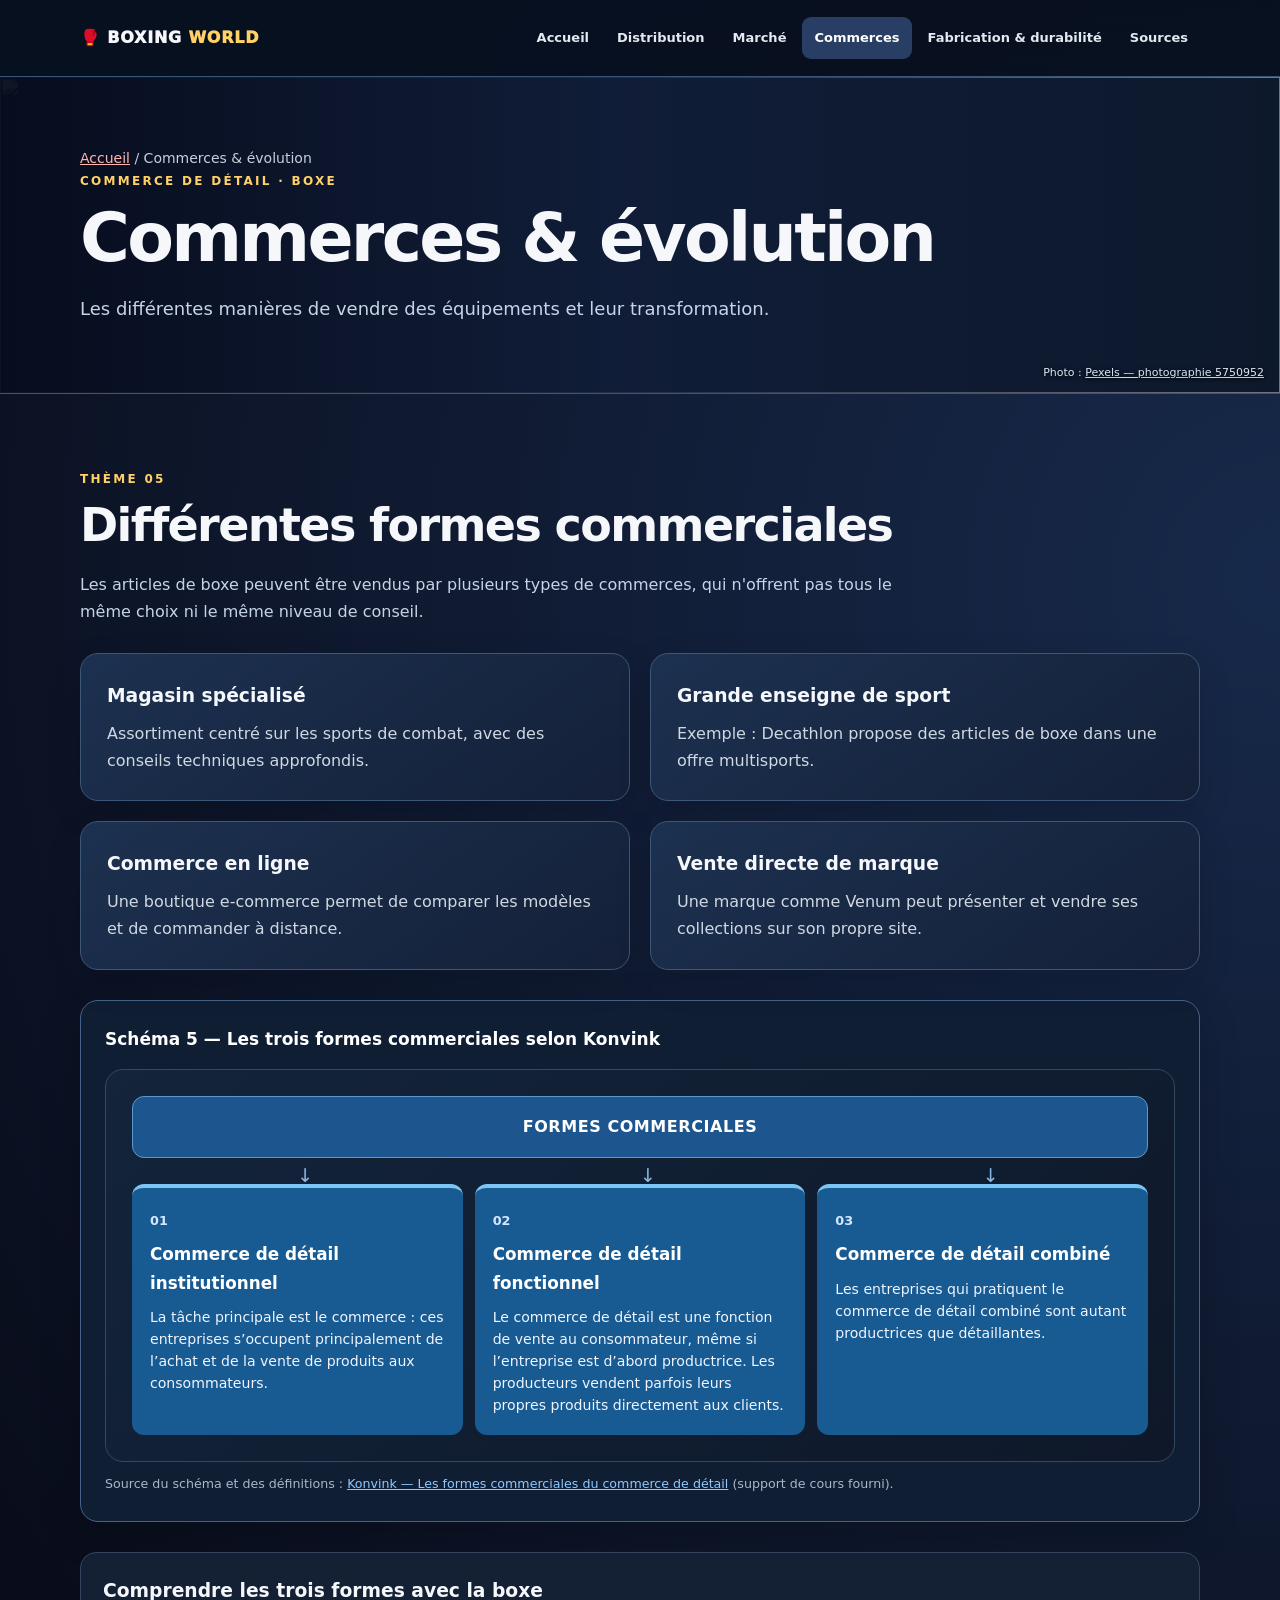
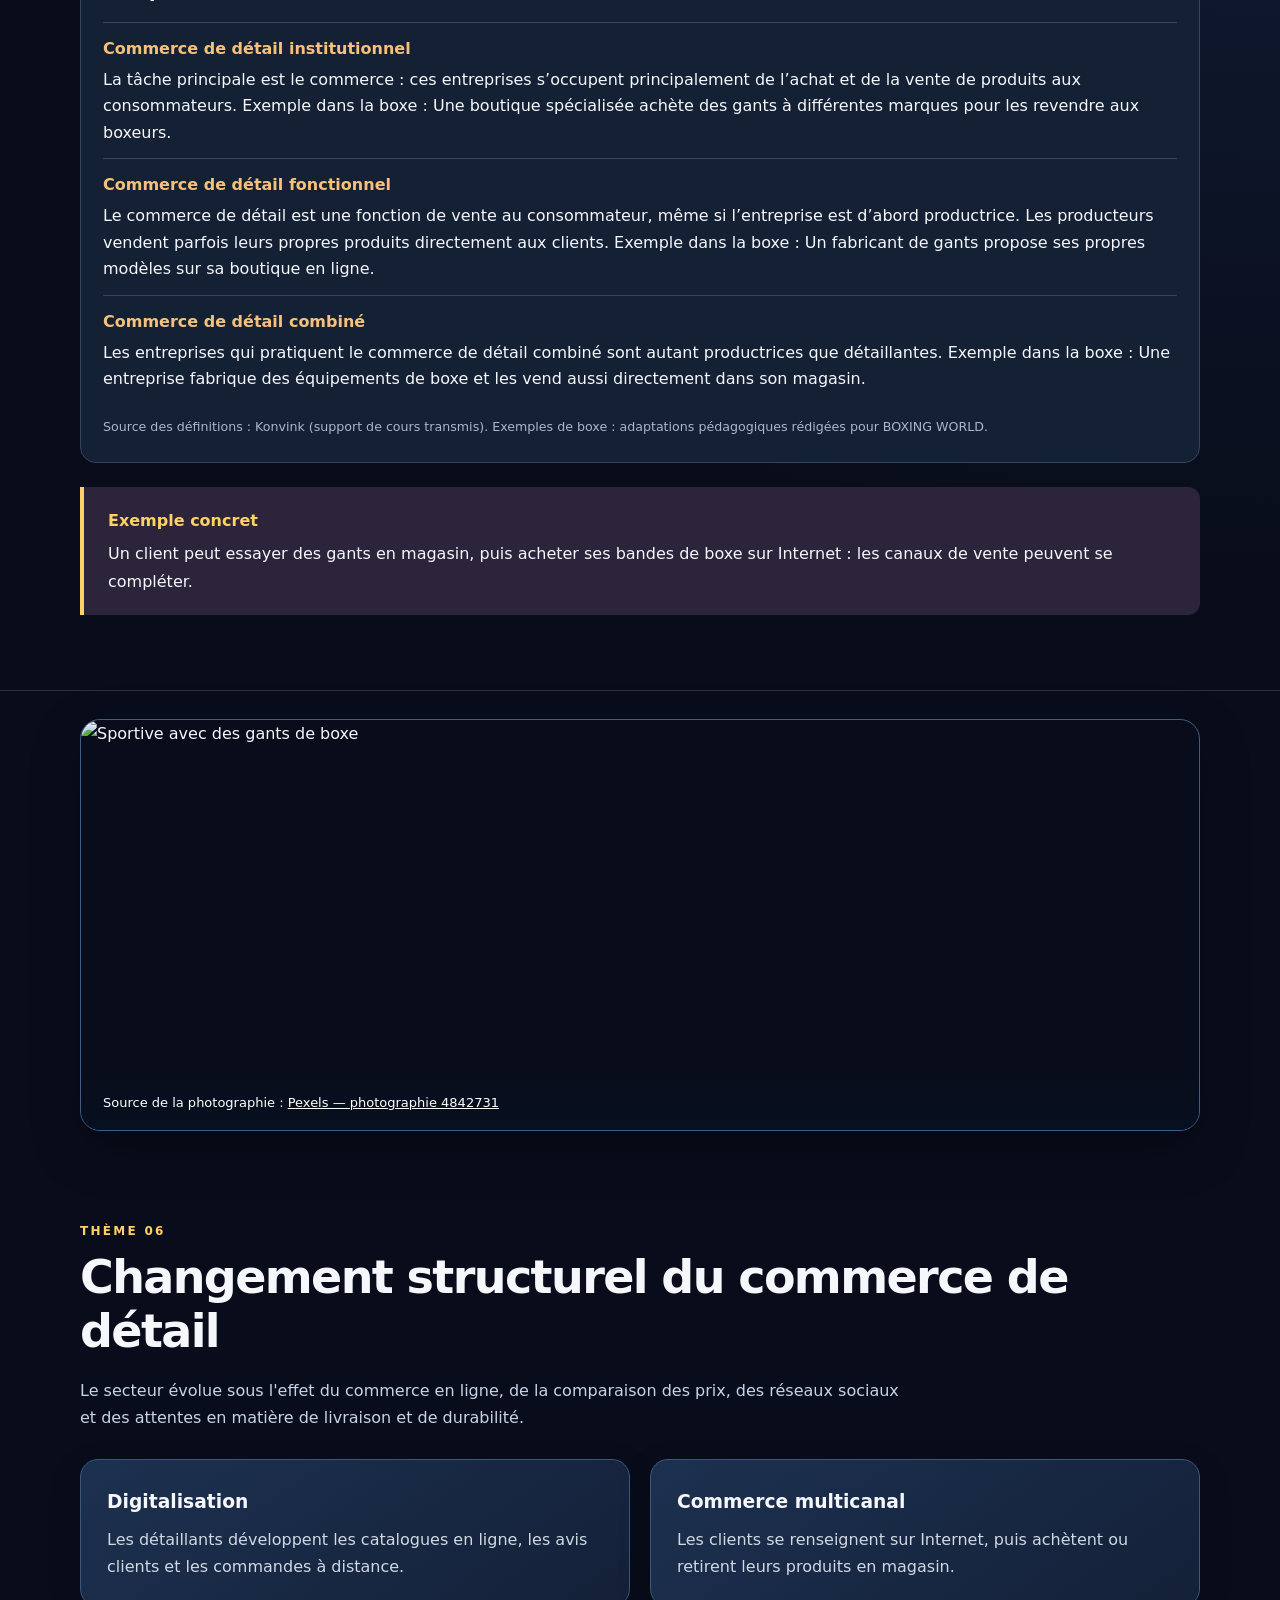
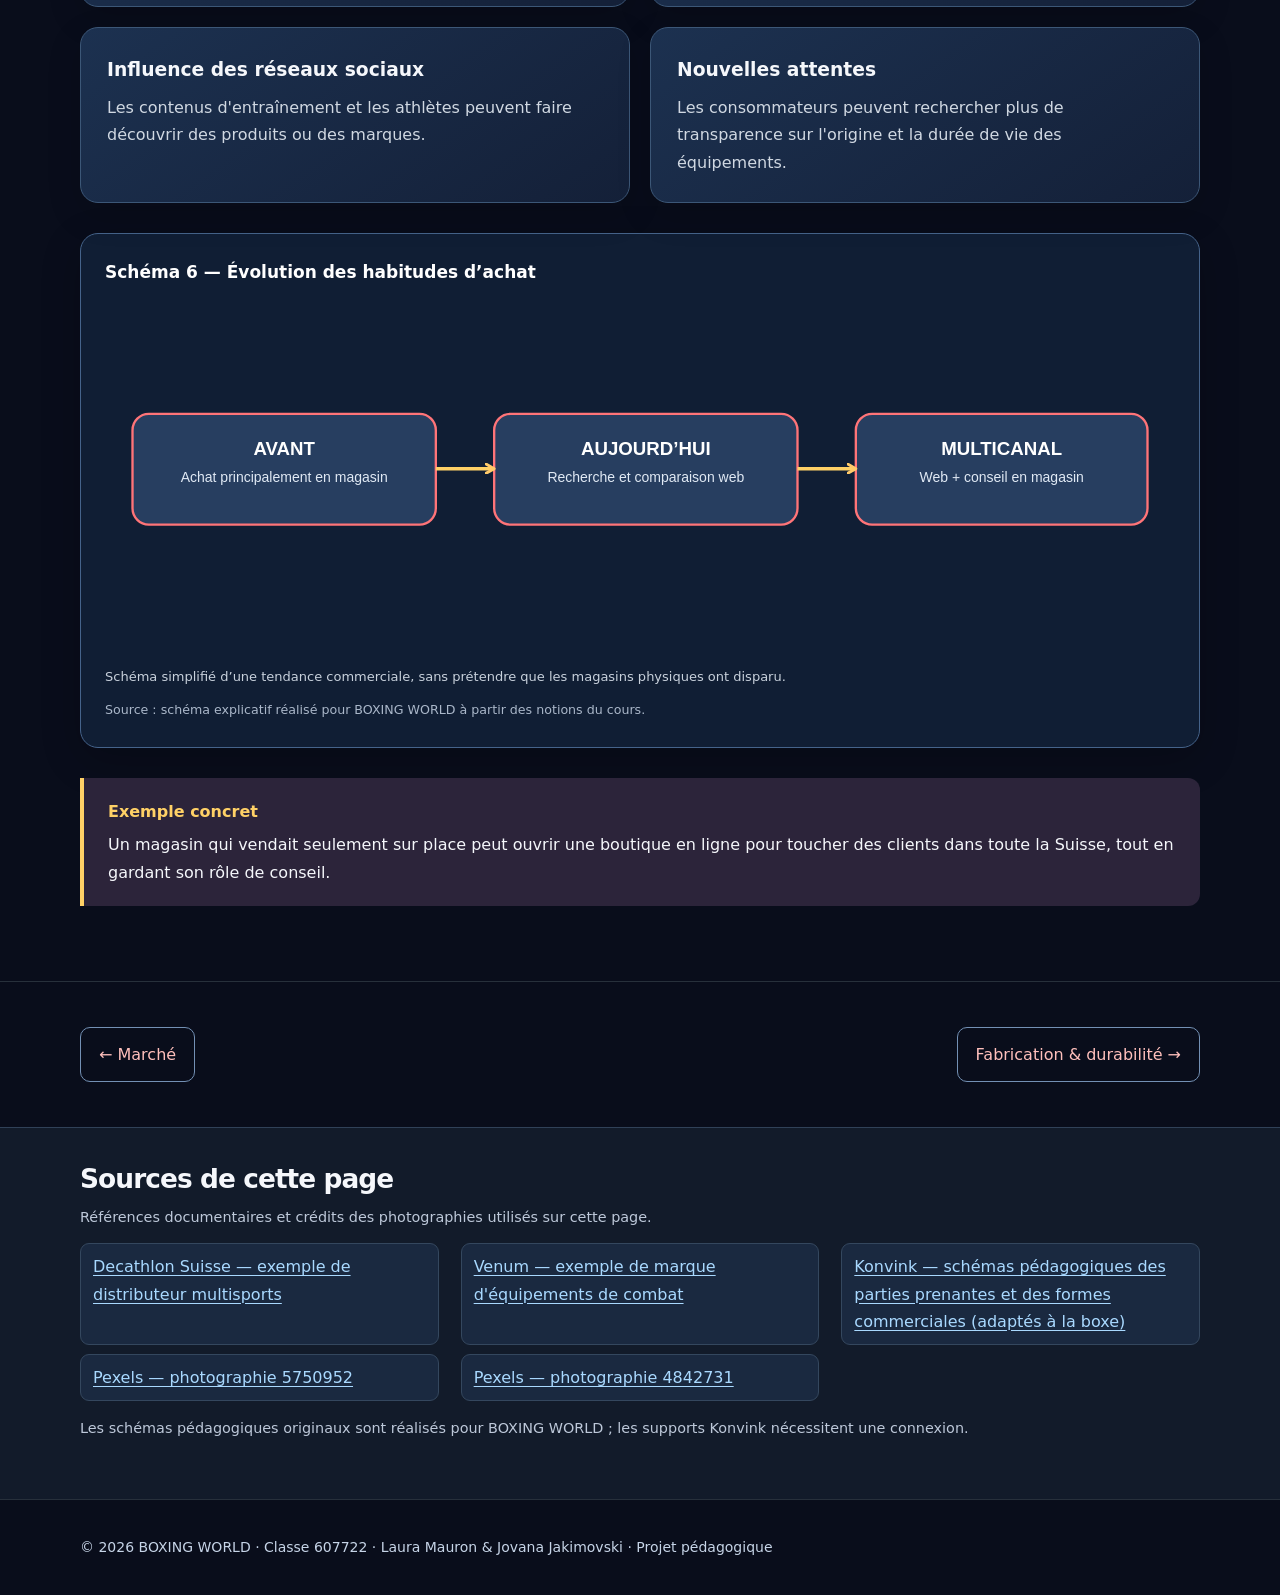
==== commit 2670fc37: "Add files via upload" ====
--- a/commerces.html
+++ b/commerces.html
@@ -1,3 +1,3 @@
 <!DOCTYPE html>
 
-<html lang="fr"><head><meta charset="utf-8"/><meta content="width=device-width,initial-scale=1" name="viewport"/><meta content="Les différentes manières de vendre des équipements et leur transformation." name="description"/><meta content="#0a0d12" name="theme-color"/><title>Commerces &amp; évolution | BOXING WORLD</title><link href="style.css" rel="stylesheet"/><script defer="" src="script.js"></script><link href="favicon.svg" rel="icon" type="image/svg+xml"/></head><body><header class="top"><nav aria-label="Navigation principale" class="nav wrap"><a class="logo" href="index.html">🥊 BOXING <span>WORLD</span></a><button aria-controls="links" aria-expanded="false" class="menu" id="menu">☰ Menu</button><div class="navlinks" id="links"><a href="index.html">Accueil</a><a href="distribution.html">Distribution</a><a href="marche.html">Marché</a><a aria-current="page" href="commerces.html">Commerces</a><a href="fabrication.html">Fabrication &amp; durabilité</a><a href="sources.html">Sources</a></div></nav></header><main><section class="pagehero photo-hero photo-hero-3"><div aria-hidden="true" class="hero-photo"><img alt="" loading="lazy" src="https://images.pexels.com/photos/5750952/pexels-photo-5750952.jpeg?auto=compress&amp;cs=tinysrgb&amp;w=1400"/></div><div class="wrap"><div class="crumb"><a href="index.html">Accueil</a> / Commerces &amp; évolution</div><div class="eyebrow">Commerce de détail · Boxe</div><h1>Commerces &amp; évolution</h1><p>Les différentes manières de vendre des équipements et leur transformation.</p></div><div class="photo-credit">Photo : <a href="https://www.pexels.com/photo/man-wearing-black-boxing-gloves-shadow-boxing-5750952/" rel="noopener noreferrer" target="_blank">Pexels — photographie 5750952</a></div></section><section class="section reveal" id="theme5"><div class="wrap"><div class="num">Thème 05</div><h2>Différentes formes commerciales</h2><p class="intro">Les articles de boxe peuvent être vendus par plusieurs types de commerces, qui n'offrent pas tous le même choix ni le même niveau de conseil.</p><div class="grid"><div class="card"><h3>Magasin spécialisé</h3><p>Assortiment centré sur les sports de combat, avec des conseils techniques approfondis.</p></div><div class="card"><h3>Grande enseigne de sport</h3><p>Exemple : Decathlon propose des articles de boxe dans une offre multisports.</p></div><div class="card"><h3>Commerce en ligne</h3><p>Une boutique e-commerce permet de comparer les modèles et de commander à distance.</p></div><div class="card"><h3>Vente directe de marque</h3><p>Une marque comme Venum peut présenter et vendre ses collections sur son propre site.</p></div></div><figure class="diagram"><figcaption>Schéma 5 — Les trois formes commerciales selon Konvink</figcaption><div class="v5-form-diagram"><div class="v5-form-top">FORMES COMMERCIALES</div><div class="v5-form-grid"><article class="v5-form-card"><span class="v5-form-num">01</span><h3>Commerce de détail institutionnel</h3><p>La tâche principale est le commerce : ces entreprises s’occupent principalement de l’achat et de la vente de produits aux consommateurs.</p></article><article class="v5-form-card"><span class="v5-form-num">02</span><h3>Commerce de détail fonctionnel</h3><p>Le commerce de détail est une fonction de vente au consommateur, même si l’entreprise est d’abord productrice. Les producteurs vendent parfois leurs propres produits directement aux clients.</p></article><article class="v5-form-card"><span class="v5-form-num">03</span><h3>Commerce de détail combiné</h3><p>Les entreprises qui pratiquent le commerce de détail combiné sont autant productrices que détaillantes.</p></article></div></div><p class="v5-credit">Source du schéma et des définitions : <a href="https://app.konvink.ch/" rel="noopener noreferrer" target="_blank">Konvink — Les formes commerciales du commerce de détail</a> (support de cours fourni).</p></figure><div class="v5-explain"><h3>Comprendre les trois formes avec la boxe</h3><div class="v5-explain-item"><strong>Commerce de détail institutionnel</strong><p>La tâche principale est le commerce : ces entreprises s’occupent principalement de l’achat et de la vente de produits aux consommateurs. Exemple dans la boxe : Une boutique spécialisée achète des gants à différentes marques pour les revendre aux boxeurs.</p></div><div class="v5-explain-item"><strong>Commerce de détail fonctionnel</strong><p>Le commerce de détail est une fonction de vente au consommateur, même si l’entreprise est d’abord productrice. Les producteurs vendent parfois leurs propres produits directement aux clients. Exemple dans la boxe : Un fabricant de gants propose ses propres modèles sur sa boutique en ligne.</p></div><div class="v5-explain-item"><strong>Commerce de détail combiné</strong><p>Les entreprises qui pratiquent le commerce de détail combiné sont autant productrices que détaillantes. Exemple dans la boxe : Une entreprise fabrique des équipements de boxe et les vend aussi directement dans son magasin.</p></div><p class="v5-credit">Source des définitions : Konvink (support de cours transmis). Exemples de boxe : adaptations pédagogiques rédigées pour BOXING WORLD.</p></div><div class="example"><strong>Exemple concret</strong><p>Un client peut essayer des gants en magasin, puis acheter ses bandes de boxe sur Internet : les canaux de vente peuvent se compléter.</p></div></div></section><figure class="editorial-photo reveal"><img alt="Sportive avec des gants de boxe" decoding="async" loading="lazy" src="https://images.pexels.com/photos/4842731/pexels-photo-4842731.jpeg?auto=compress&amp;cs=tinysrgb&amp;w=1400"/><figcaption>Source de la photographie : <a href="https://www.pexels.com/photo/serious-sportswoman-in-boxing-gloves-resting-in-gym-4842731/" rel="noopener noreferrer" target="_blank">Pexels — photographie 4842731</a></figcaption></figure><section class="section reveal" id="theme6"><div class="wrap"><div class="num">Thème 06</div><h2>Changement structurel du commerce de détail</h2><p class="intro">Le secteur évolue sous l'effet du commerce en ligne, de la comparaison des prix, des réseaux sociaux et des attentes en matière de livraison et de durabilité.</p><div class="grid"><div class="card"><h3>Digitalisation</h3><p>Les détaillants développent les catalogues en ligne, les avis clients et les commandes à distance.</p></div><div class="card"><h3>Commerce multicanal</h3><p>Les clients se renseignent sur Internet, puis achètent ou retirent leurs produits en magasin.</p></div><div class="card"><h3>Influence des réseaux sociaux</h3><p>Les contenus d'entraînement et les athlètes peuvent faire découvrir des produits ou des marques.</p></div><div class="card"><h3>Nouvelles attentes</h3><p>Les consommateurs peuvent rechercher plus de transparence sur l'origine et la durée de vie des équipements.</p></div></div><figure class="diagram"><figcaption>Schéma 6 — Évolution des habitudes d’achat</figcaption><svg aria-label="Schéma 6 — Évolution des habitudes d’achat" role="img" viewbox="0 0 900 300" xmlns="http://www.w3.org/2000/svg"><defs><marker id="arrow-head-1" markerheight="10" markerunits="userSpaceOnUse" markerwidth="10" orient="auto" refx="8" refy="5"><path d="M1 1 L8 5 L1 9" fill="none" stroke="#ffca69" stroke-linecap="round" stroke-linejoin="round" stroke-width="2.5"></path></marker></defs><rect class="node" height="95" rx="14" width="260" x="15" y="95"></rect><text class="label" text-anchor="middle" x="145.0" y="130">AVANT</text><text class="small" text-anchor="middle" x="145.0" y="153">Achat principalement en magasin</text><rect class="node" height="95" rx="14" width="260" x="325" y="95"></rect><text class="label" text-anchor="middle" x="455.0" y="130">AUJOURD’HUI</text><text class="small" text-anchor="middle" x="455.0" y="153">Recherche et comparaison web</text><rect class="node" height="95" rx="14" width="250" x="635" y="95"></rect><text class="label" text-anchor="middle" x="760.0" y="130">MULTICANAL</text><text class="small" text-anchor="middle" x="760.0" y="153">Web + conseil en magasin</text><path class="edge" d="M275 142 L325 142" marker-end="url(#arrow-head-1)"></path><path class="edge" d="M585 142 L635 142" marker-end="url(#arrow-head-1)"></path></svg><div class="hint">Schéma simplifié d’une tendance commerciale, sans prétendre que les magasins physiques ont disparu.</div><p class="v5-credit">Source : schéma explicatif réalisé pour BOXING WORLD à partir des notions du cours.</p></figure><div class="example"><strong>Exemple concret</strong><p>Un magasin qui vendait seulement sur place peut ouvrir une boutique en ligne pour toucher des clients dans toute la Suisse, tout en gardant son rôle de conseil.</p></div></div></section><div class="wrap next"><a href="marche.html">← Marché</a><a href="fabrication.html">Fabrication &amp; durabilité →</a></div></main><footer class="footer"><div class="wrap">© <span class="year">2026</span> BOXING WORLD · Classe 607722 · Laura Mauron &amp; Jovana Jakimovski · Projet pédagogique</div></footer></body></html>+<html lang="fr"><head><meta charset="utf-8"/><meta content="width=device-width,initial-scale=1" name="viewport"/><meta content="Les différentes manières de vendre des équipements et leur transformation." name="description"/><meta content="#0a0d12" name="theme-color"/><title>Commerces &amp; évolution | BOXING WORLD</title><link href="style.css" rel="stylesheet"/><script defer="" src="script.js"></script><link href="favicon.svg" rel="icon" type="image/svg+xml"/></head><body><header class="top"><nav aria-label="Navigation principale" class="nav wrap"><a class="logo" href="index.html">🥊 BOXING <span>WORLD</span></a><button aria-controls="links" aria-expanded="false" class="menu" id="menu">☰ Menu</button><div class="navlinks" id="links"><a href="index.html">Accueil</a><a href="distribution.html">Distribution</a><a href="marche.html">Marché</a><a aria-current="page" href="commerces.html">Commerces</a><a href="fabrication.html">Fabrication &amp; durabilité</a><a href="sources.html">Sources</a></div></nav></header><main><section class="pagehero photo-hero photo-hero-3"><div aria-hidden="true" class="hero-photo"><img alt="" loading="lazy" src="https://images.pexels.com/photos/5750952/pexels-photo-5750952.jpeg?auto=compress&amp;cs=tinysrgb&amp;w=1400"/></div><div class="wrap"><div class="crumb"><a href="index.html">Accueil</a> / Commerces &amp; évolution</div><div class="eyebrow">Commerce de détail · Boxe</div><h1>Commerces &amp; évolution</h1><p>Les différentes manières de vendre des équipements et leur transformation.</p></div><div class="photo-credit">Photo : <a href="https://www.pexels.com/photo/man-wearing-black-boxing-gloves-shadow-boxing-5750952/" rel="noopener noreferrer" target="_blank">Pexels — photographie 5750952</a></div></section><section class="section reveal" id="theme5"><div class="wrap"><div class="num">Thème 05</div><h2>Différentes formes commerciales</h2><p class="intro">Les articles de boxe peuvent être vendus par plusieurs types de commerces, qui n'offrent pas tous le même choix ni le même niveau de conseil.</p><div class="grid"><div class="card"><h3>Magasin spécialisé</h3><p>Assortiment centré sur les sports de combat, avec des conseils techniques approfondis.</p></div><div class="card"><h3>Grande enseigne de sport</h3><p>Exemple : Decathlon propose des articles de boxe dans une offre multisports.</p></div><div class="card"><h3>Commerce en ligne</h3><p>Une boutique e-commerce permet de comparer les modèles et de commander à distance.</p></div><div class="card"><h3>Vente directe de marque</h3><p>Une marque comme Venum peut présenter et vendre ses collections sur son propre site.</p></div></div><figure class="diagram"><figcaption>Schéma 5 — Les trois formes commerciales selon Konvink</figcaption><div class="v5-form-diagram"><div class="v5-form-top">FORMES COMMERCIALES</div><div class="v5-form-grid"><article class="v5-form-card"><span class="v5-form-num">01</span><h3>Commerce de détail institutionnel</h3><p>La tâche principale est le commerce : ces entreprises s’occupent principalement de l’achat et de la vente de produits aux consommateurs.</p></article><article class="v5-form-card"><span class="v5-form-num">02</span><h3>Commerce de détail fonctionnel</h3><p>Le commerce de détail est une fonction de vente au consommateur, même si l’entreprise est d’abord productrice. Les producteurs vendent parfois leurs propres produits directement aux clients.</p></article><article class="v5-form-card"><span class="v5-form-num">03</span><h3>Commerce de détail combiné</h3><p>Les entreprises qui pratiquent le commerce de détail combiné sont autant productrices que détaillantes.</p></article></div></div><p class="v5-credit">Source du schéma et des définitions : <a href="https://app.konvink.ch/" rel="noopener noreferrer" target="_blank">Konvink — Les formes commerciales du commerce de détail</a> (support de cours fourni).</p></figure><div class="v5-explain"><h3>Comprendre les trois formes avec la boxe</h3><div class="v5-explain-item"><strong>Commerce de détail institutionnel</strong><p>La tâche principale est le commerce : ces entreprises s’occupent principalement de l’achat et de la vente de produits aux consommateurs. Exemple dans la boxe : Une boutique spécialisée achète des gants à différentes marques pour les revendre aux boxeurs.</p></div><div class="v5-explain-item"><strong>Commerce de détail fonctionnel</strong><p>Le commerce de détail est une fonction de vente au consommateur, même si l’entreprise est d’abord productrice. Les producteurs vendent parfois leurs propres produits directement aux clients. Exemple dans la boxe : Un fabricant de gants propose ses propres modèles sur sa boutique en ligne.</p></div><div class="v5-explain-item"><strong>Commerce de détail combiné</strong><p>Les entreprises qui pratiquent le commerce de détail combiné sont autant productrices que détaillantes. Exemple dans la boxe : Une entreprise fabrique des équipements de boxe et les vend aussi directement dans son magasin.</p></div><p class="v5-credit">Source des définitions : Konvink (support de cours transmis). Exemples de boxe : adaptations pédagogiques rédigées pour BOXING WORLD.</p></div><div class="example"><strong>Exemple concret</strong><p>Un client peut essayer des gants en magasin, puis acheter ses bandes de boxe sur Internet : les canaux de vente peuvent se compléter.</p></div></div></section><figure class="editorial-photo reveal"><img alt="Sportive avec des gants de boxe" decoding="async" loading="lazy" src="https://images.pexels.com/photos/4842731/pexels-photo-4842731.jpeg?auto=compress&amp;cs=tinysrgb&amp;w=1400"/><figcaption>Source de la photographie : <a href="https://www.pexels.com/photo/serious-sportswoman-in-boxing-gloves-resting-in-gym-4842731/" rel="noopener noreferrer" target="_blank">Pexels — photographie 4842731</a></figcaption></figure><section class="section reveal" id="theme6"><div class="wrap"><div class="num">Thème 06</div><h2>Changement structurel du commerce de détail</h2><p class="intro">Le secteur évolue sous l'effet du commerce en ligne, de la comparaison des prix, des réseaux sociaux et des attentes en matière de livraison et de durabilité.</p><div class="grid"><div class="card"><h3>Digitalisation</h3><p>Les détaillants développent les catalogues en ligne, les avis clients et les commandes à distance.</p></div><div class="card"><h3>Commerce multicanal</h3><p>Les clients se renseignent sur Internet, puis achètent ou retirent leurs produits en magasin.</p></div><div class="card"><h3>Influence des réseaux sociaux</h3><p>Les contenus d'entraînement et les athlètes peuvent faire découvrir des produits ou des marques.</p></div><div class="card"><h3>Nouvelles attentes</h3><p>Les consommateurs peuvent rechercher plus de transparence sur l'origine et la durée de vie des équipements.</p></div></div><figure class="diagram"><figcaption>Schéma 6 — Évolution des habitudes d’achat</figcaption><svg aria-label="Schéma 6 — Évolution des habitudes d’achat" role="img" viewbox="0 0 900 300" xmlns="http://www.w3.org/2000/svg"><defs><marker id="arrow-head-1" markerheight="10" markerunits="userSpaceOnUse" markerwidth="10" orient="auto" refx="8" refy="5"><path d="M1 1 L8 5 L1 9" fill="none" stroke="#ffca69" stroke-linecap="round" stroke-linejoin="round" stroke-width="2.5"></path></marker></defs><rect class="node" height="95" rx="14" width="260" x="15" y="95"></rect><text class="label" text-anchor="middle" x="145.0" y="130">AVANT</text><text class="small" text-anchor="middle" x="145.0" y="153">Achat principalement en magasin</text><rect class="node" height="95" rx="14" width="260" x="325" y="95"></rect><text class="label" text-anchor="middle" x="455.0" y="130">AUJOURD’HUI</text><text class="small" text-anchor="middle" x="455.0" y="153">Recherche et comparaison web</text><rect class="node" height="95" rx="14" width="250" x="635" y="95"></rect><text class="label" text-anchor="middle" x="760.0" y="130">MULTICANAL</text><text class="small" text-anchor="middle" x="760.0" y="153">Web + conseil en magasin</text><path class="edge" d="M275 142 L325 142" marker-end="url(#arrow-head-1)"></path><path class="edge" d="M585 142 L635 142" marker-end="url(#arrow-head-1)"></path></svg><div class="hint">Schéma simplifié d’une tendance commerciale, sans prétendre que les magasins physiques ont disparu.</div><p class="v5-credit">Source : schéma explicatif réalisé pour BOXING WORLD à partir des notions du cours.</p></figure><div class="example"><strong>Exemple concret</strong><p>Un magasin qui vendait seulement sur place peut ouvrir une boutique en ligne pour toucher des clients dans toute la Suisse, tout en gardant son rôle de conseil.</p></div></div></section><div class="wrap next"><a href="marche.html">← Marché</a><a href="fabrication.html">Fabrication &amp; durabilité →</a></div><section aria-label="Sources de cette page" class="section page-sources"><div class="wrap"><h2>Sources de cette page</h2><p class="page-sources-intro">Références documentaires et crédits des photographies utilisés sur cette page.</p><ul class="page-sources-list"><li><a href="https://www.decathlon.ch/" rel="noopener noreferrer" target="_blank">Decathlon Suisse — exemple de distributeur multisports</a></li><li><a href="https://www.venum.com/" rel="noopener noreferrer" target="_blank">Venum — exemple de marque d'équipements de combat</a></li><li><a href="https://app.konvink.ch/" rel="noopener noreferrer" target="_blank">Konvink — schémas pédagogiques des parties prenantes et des formes commerciales (adaptés à la boxe)</a></li><li><a href="https://www.pexels.com/photo/man-wearing-black-boxing-gloves-shadow-boxing-5750952/" rel="noopener noreferrer" target="_blank">Pexels — photographie 5750952</a></li><li><a href="https://www.pexels.com/photo/serious-sportswoman-in-boxing-gloves-resting-in-gym-4842731/" rel="noopener noreferrer" target="_blank">Pexels — photographie 4842731</a></li></ul><p class="page-sources-intro">Les schémas pédagogiques originaux sont réalisés pour BOXING WORLD ; les supports Konvink nécessitent une connexion.</p></div></section></main><footer class="footer"><div class="wrap">© <span class="year">2026</span> BOXING WORLD · Classe 607722 · Laura Mauron &amp; Jovana Jakimovski · Projet pédagogique</div></footer></body></html>
--- a/style.css
+++ b/style.css
@@ -19,3 +19,12 @@
 .v5-form-card{background:#185b93!important;border-top-color:#7cc4f3}
 .v5-form-card:before{color:#86b9e1}
 .source-map{width:100%;border-collapse:collapse;margin:20px 0}.source-map th,.source-map td{padding:12px;border-bottom:1px solid #33445b;text-align:left;vertical-align:top}.source-map th{color:#fff;background:#183250}.source-map td{color:#d4dfeb}.source-map a{color:#8dc9ff}.source-map small{display:block;color:#9eb2ca;margin-top:5px}.source-note{color:#aabbd0;font-size:.82rem;margin:5px 0 15px}
+
+
+.page-sources{background:#121b2a;border-top:1px solid #304158;padding:36px 0 44px}
+.page-sources h2{font-size:clamp(1.2rem,2.5vw,1.65rem);margin:0 0 10px}
+.page-sources-intro{font-size:.9rem;color:#bdc8d9;margin:8px 0 14px}
+.page-sources-list{display:grid;grid-template-columns:repeat(auto-fit,minmax(min(100%,270px),1fr));gap:9px 22px;padding:0;list-style:none;margin:0 0 15px}
+.page-sources-list li{padding:9px 12px;border:1px solid #34475e;border-radius:9px;background:#1a2940}
+.page-sources-list a{color:#a9d9ff;text-decoration:underline;text-underline-offset:3px;overflow-wrap:anywhere}
+.page-sources-list a:hover{color:#fff}
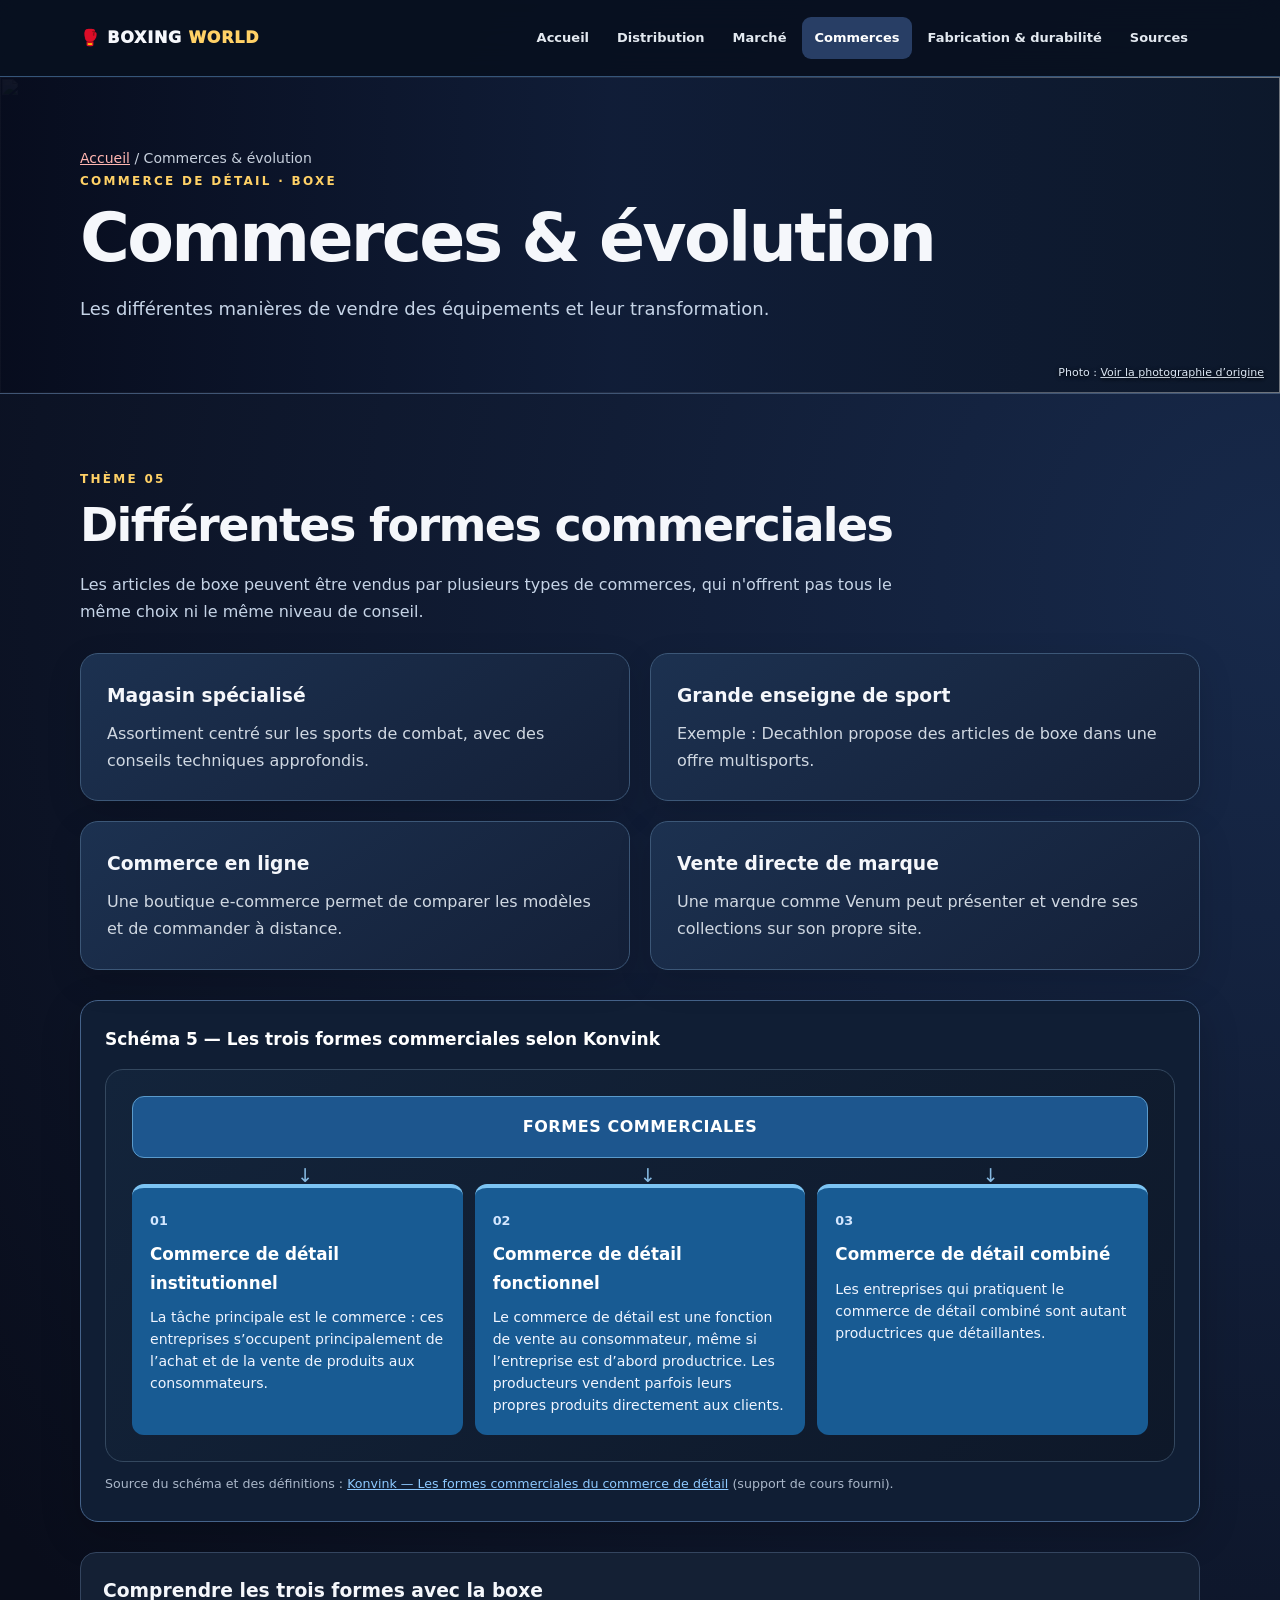
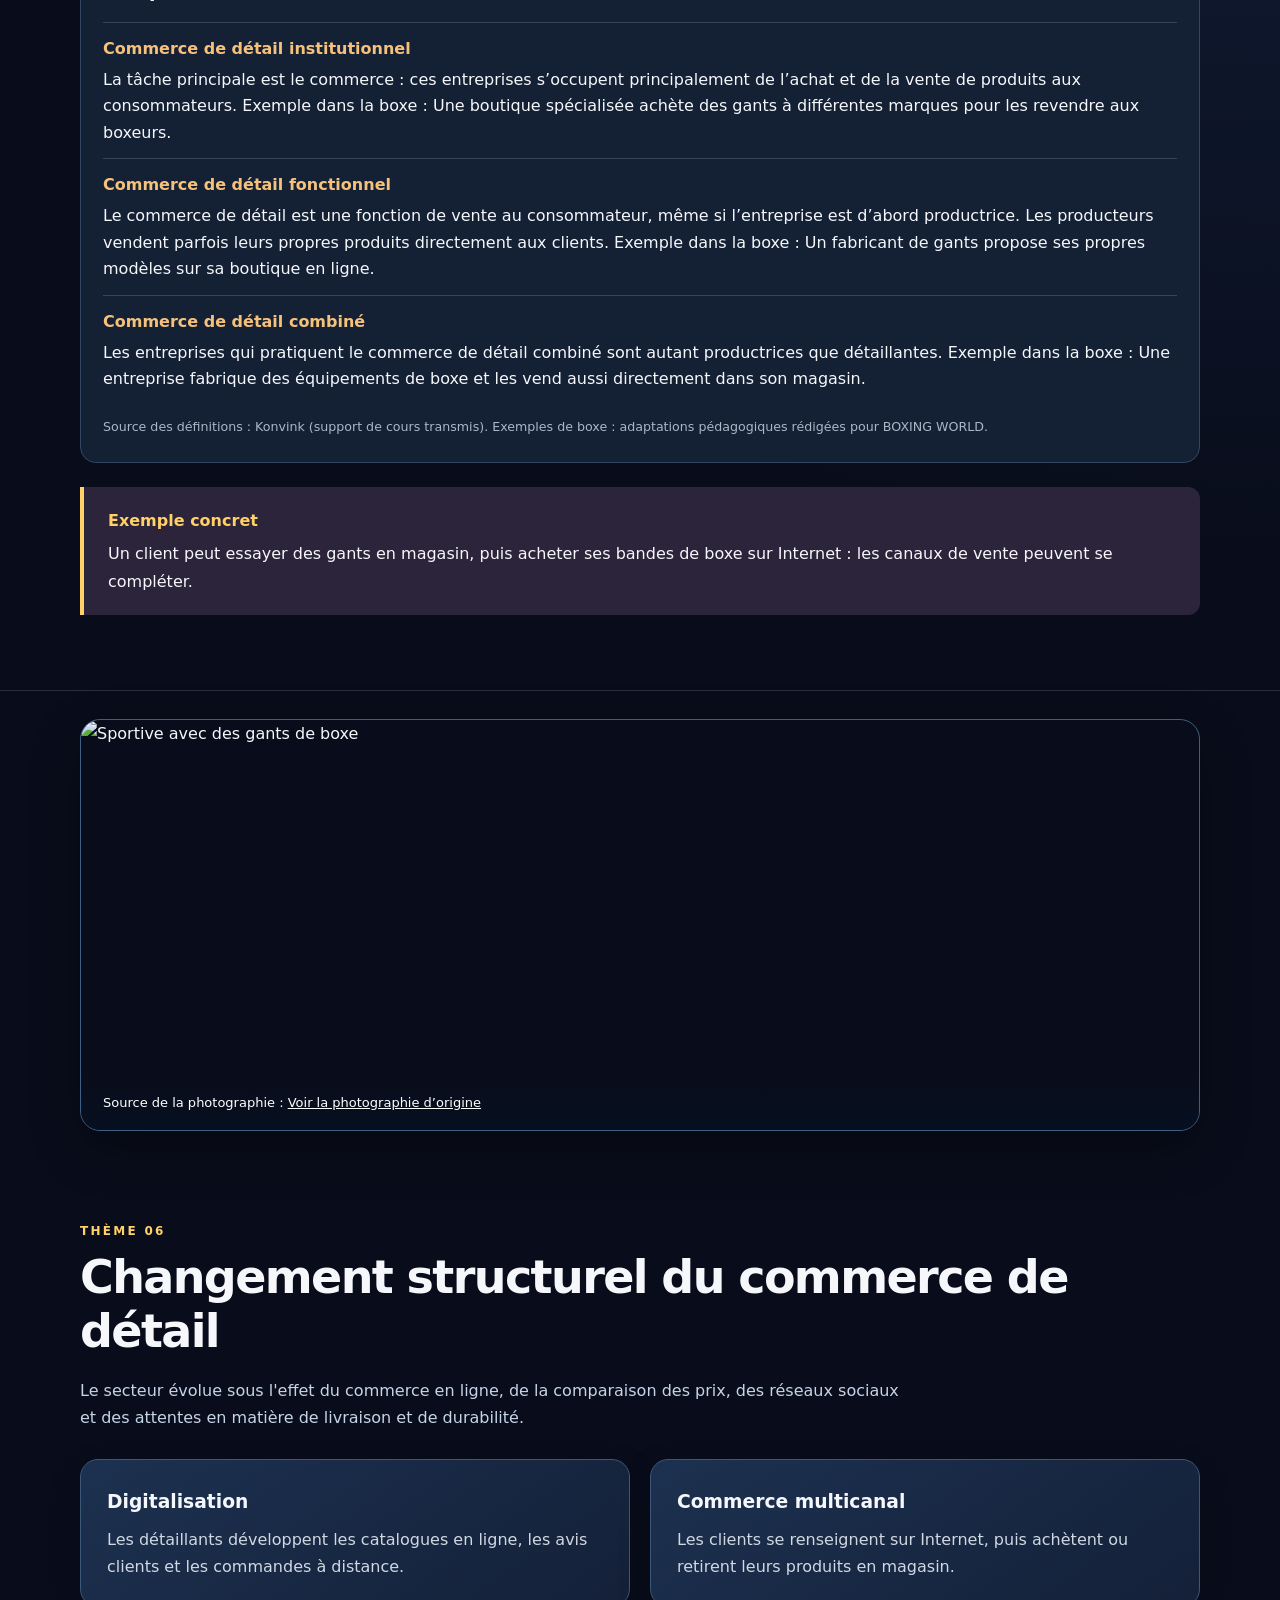
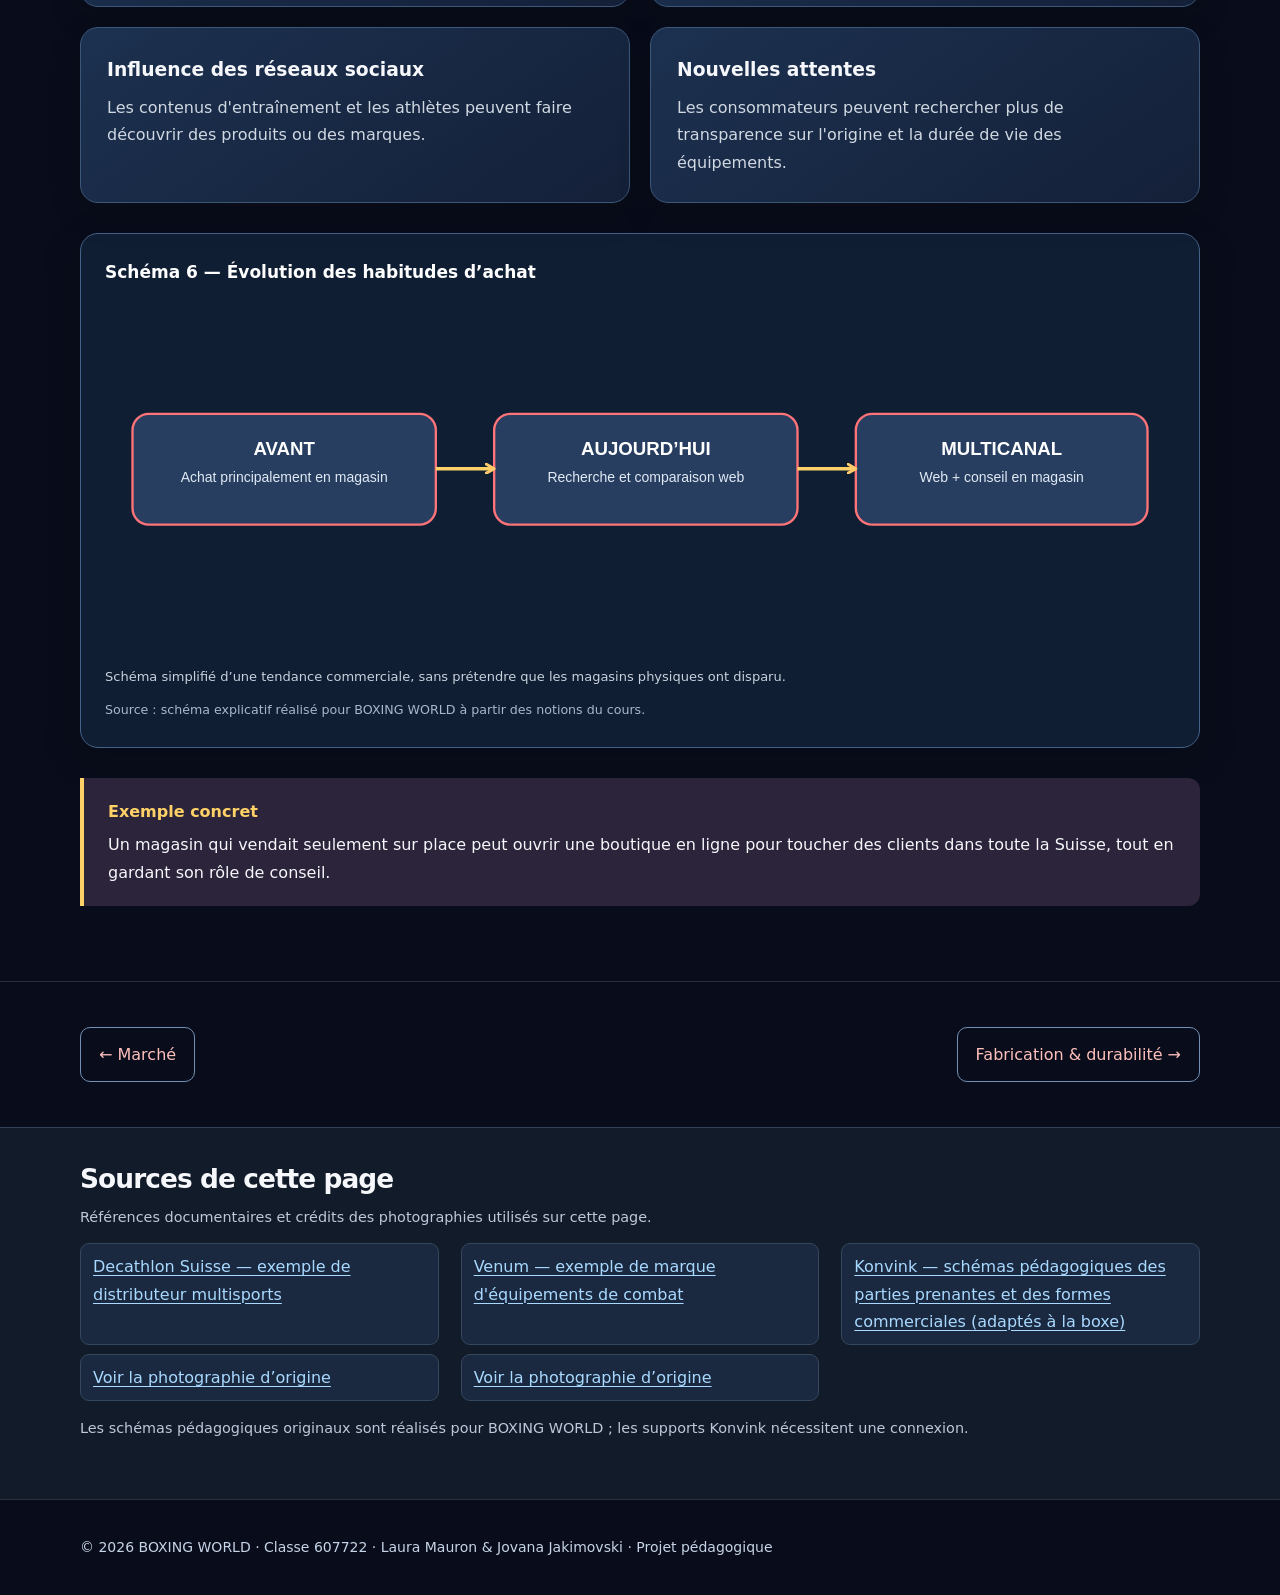
==== commit e0311cf9: "Add files via upload" ====
--- a/commerces.html
+++ b/commerces.html
@@ -1,3 +1,3 @@
 <!DOCTYPE html>
 
-<html lang="fr"><head><meta charset="utf-8"/><meta content="width=device-width,initial-scale=1" name="viewport"/><meta content="Les différentes manières de vendre des équipements et leur transformation." name="description"/><meta content="#0a0d12" name="theme-color"/><title>Commerces &amp; évolution | BOXING WORLD</title><link href="style.css" rel="stylesheet"/><script defer="" src="script.js"></script><link href="favicon.svg" rel="icon" type="image/svg+xml"/></head><body><header class="top"><nav aria-label="Navigation principale" class="nav wrap"><a class="logo" href="index.html">🥊 BOXING <span>WORLD</span></a><button aria-controls="links" aria-expanded="false" class="menu" id="menu">☰ Menu</button><div class="navlinks" id="links"><a href="index.html">Accueil</a><a href="distribution.html">Distribution</a><a href="marche.html">Marché</a><a aria-current="page" href="commerces.html">Commerces</a><a href="fabrication.html">Fabrication &amp; durabilité</a><a href="sources.html">Sources</a></div></nav></header><main><section class="pagehero photo-hero photo-hero-3"><div aria-hidden="true" class="hero-photo"><img alt="" loading="lazy" src="https://images.pexels.com/photos/5750952/pexels-photo-5750952.jpeg?auto=compress&amp;cs=tinysrgb&amp;w=1400"/></div><div class="wrap"><div class="crumb"><a href="index.html">Accueil</a> / Commerces &amp; évolution</div><div class="eyebrow">Commerce de détail · Boxe</div><h1>Commerces &amp; évolution</h1><p>Les différentes manières de vendre des équipements et leur transformation.</p></div><div class="photo-credit">Photo : <a href="https://www.pexels.com/photo/man-wearing-black-boxing-gloves-shadow-boxing-5750952/" rel="noopener noreferrer" target="_blank">Pexels — photographie 5750952</a></div></section><section class="section reveal" id="theme5"><div class="wrap"><div class="num">Thème 05</div><h2>Différentes formes commerciales</h2><p class="intro">Les articles de boxe peuvent être vendus par plusieurs types de commerces, qui n'offrent pas tous le même choix ni le même niveau de conseil.</p><div class="grid"><div class="card"><h3>Magasin spécialisé</h3><p>Assortiment centré sur les sports de combat, avec des conseils techniques approfondis.</p></div><div class="card"><h3>Grande enseigne de sport</h3><p>Exemple : Decathlon propose des articles de boxe dans une offre multisports.</p></div><div class="card"><h3>Commerce en ligne</h3><p>Une boutique e-commerce permet de comparer les modèles et de commander à distance.</p></div><div class="card"><h3>Vente directe de marque</h3><p>Une marque comme Venum peut présenter et vendre ses collections sur son propre site.</p></div></div><figure class="diagram"><figcaption>Schéma 5 — Les trois formes commerciales selon Konvink</figcaption><div class="v5-form-diagram"><div class="v5-form-top">FORMES COMMERCIALES</div><div class="v5-form-grid"><article class="v5-form-card"><span class="v5-form-num">01</span><h3>Commerce de détail institutionnel</h3><p>La tâche principale est le commerce : ces entreprises s’occupent principalement de l’achat et de la vente de produits aux consommateurs.</p></article><article class="v5-form-card"><span class="v5-form-num">02</span><h3>Commerce de détail fonctionnel</h3><p>Le commerce de détail est une fonction de vente au consommateur, même si l’entreprise est d’abord productrice. Les producteurs vendent parfois leurs propres produits directement aux clients.</p></article><article class="v5-form-card"><span class="v5-form-num">03</span><h3>Commerce de détail combiné</h3><p>Les entreprises qui pratiquent le commerce de détail combiné sont autant productrices que détaillantes.</p></article></div></div><p class="v5-credit">Source du schéma et des définitions : <a href="https://app.konvink.ch/" rel="noopener noreferrer" target="_blank">Konvink — Les formes commerciales du commerce de détail</a> (support de cours fourni).</p></figure><div class="v5-explain"><h3>Comprendre les trois formes avec la boxe</h3><div class="v5-explain-item"><strong>Commerce de détail institutionnel</strong><p>La tâche principale est le commerce : ces entreprises s’occupent principalement de l’achat et de la vente de produits aux consommateurs. Exemple dans la boxe : Une boutique spécialisée achète des gants à différentes marques pour les revendre aux boxeurs.</p></div><div class="v5-explain-item"><strong>Commerce de détail fonctionnel</strong><p>Le commerce de détail est une fonction de vente au consommateur, même si l’entreprise est d’abord productrice. Les producteurs vendent parfois leurs propres produits directement aux clients. Exemple dans la boxe : Un fabricant de gants propose ses propres modèles sur sa boutique en ligne.</p></div><div class="v5-explain-item"><strong>Commerce de détail combiné</strong><p>Les entreprises qui pratiquent le commerce de détail combiné sont autant productrices que détaillantes. Exemple dans la boxe : Une entreprise fabrique des équipements de boxe et les vend aussi directement dans son magasin.</p></div><p class="v5-credit">Source des définitions : Konvink (support de cours transmis). Exemples de boxe : adaptations pédagogiques rédigées pour BOXING WORLD.</p></div><div class="example"><strong>Exemple concret</strong><p>Un client peut essayer des gants en magasin, puis acheter ses bandes de boxe sur Internet : les canaux de vente peuvent se compléter.</p></div></div></section><figure class="editorial-photo reveal"><img alt="Sportive avec des gants de boxe" decoding="async" loading="lazy" src="https://images.pexels.com/photos/4842731/pexels-photo-4842731.jpeg?auto=compress&amp;cs=tinysrgb&amp;w=1400"/><figcaption>Source de la photographie : <a href="https://www.pexels.com/photo/serious-sportswoman-in-boxing-gloves-resting-in-gym-4842731/" rel="noopener noreferrer" target="_blank">Pexels — photographie 4842731</a></figcaption></figure><section class="section reveal" id="theme6"><div class="wrap"><div class="num">Thème 06</div><h2>Changement structurel du commerce de détail</h2><p class="intro">Le secteur évolue sous l'effet du commerce en ligne, de la comparaison des prix, des réseaux sociaux et des attentes en matière de livraison et de durabilité.</p><div class="grid"><div class="card"><h3>Digitalisation</h3><p>Les détaillants développent les catalogues en ligne, les avis clients et les commandes à distance.</p></div><div class="card"><h3>Commerce multicanal</h3><p>Les clients se renseignent sur Internet, puis achètent ou retirent leurs produits en magasin.</p></div><div class="card"><h3>Influence des réseaux sociaux</h3><p>Les contenus d'entraînement et les athlètes peuvent faire découvrir des produits ou des marques.</p></div><div class="card"><h3>Nouvelles attentes</h3><p>Les consommateurs peuvent rechercher plus de transparence sur l'origine et la durée de vie des équipements.</p></div></div><figure class="diagram"><figcaption>Schéma 6 — Évolution des habitudes d’achat</figcaption><svg aria-label="Schéma 6 — Évolution des habitudes d’achat" role="img" viewbox="0 0 900 300" xmlns="http://www.w3.org/2000/svg"><defs><marker id="arrow-head-1" markerheight="10" markerunits="userSpaceOnUse" markerwidth="10" orient="auto" refx="8" refy="5"><path d="M1 1 L8 5 L1 9" fill="none" stroke="#ffca69" stroke-linecap="round" stroke-linejoin="round" stroke-width="2.5"></path></marker></defs><rect class="node" height="95" rx="14" width="260" x="15" y="95"></rect><text class="label" text-anchor="middle" x="145.0" y="130">AVANT</text><text class="small" text-anchor="middle" x="145.0" y="153">Achat principalement en magasin</text><rect class="node" height="95" rx="14" width="260" x="325" y="95"></rect><text class="label" text-anchor="middle" x="455.0" y="130">AUJOURD’HUI</text><text class="small" text-anchor="middle" x="455.0" y="153">Recherche et comparaison web</text><rect class="node" height="95" rx="14" width="250" x="635" y="95"></rect><text class="label" text-anchor="middle" x="760.0" y="130">MULTICANAL</text><text class="small" text-anchor="middle" x="760.0" y="153">Web + conseil en magasin</text><path class="edge" d="M275 142 L325 142" marker-end="url(#arrow-head-1)"></path><path class="edge" d="M585 142 L635 142" marker-end="url(#arrow-head-1)"></path></svg><div class="hint">Schéma simplifié d’une tendance commerciale, sans prétendre que les magasins physiques ont disparu.</div><p class="v5-credit">Source : schéma explicatif réalisé pour BOXING WORLD à partir des notions du cours.</p></figure><div class="example"><strong>Exemple concret</strong><p>Un magasin qui vendait seulement sur place peut ouvrir une boutique en ligne pour toucher des clients dans toute la Suisse, tout en gardant son rôle de conseil.</p></div></div></section><div class="wrap next"><a href="marche.html">← Marché</a><a href="fabrication.html">Fabrication &amp; durabilité →</a></div><section aria-label="Sources de cette page" class="section page-sources"><div class="wrap"><h2>Sources de cette page</h2><p class="page-sources-intro">Références documentaires et crédits des photographies utilisés sur cette page.</p><ul class="page-sources-list"><li><a href="https://www.decathlon.ch/" rel="noopener noreferrer" target="_blank">Decathlon Suisse — exemple de distributeur multisports</a></li><li><a href="https://www.venum.com/" rel="noopener noreferrer" target="_blank">Venum — exemple de marque d'équipements de combat</a></li><li><a href="https://app.konvink.ch/" rel="noopener noreferrer" target="_blank">Konvink — schémas pédagogiques des parties prenantes et des formes commerciales (adaptés à la boxe)</a></li><li><a href="https://www.pexels.com/photo/man-wearing-black-boxing-gloves-shadow-boxing-5750952/" rel="noopener noreferrer" target="_blank">Pexels — photographie 5750952</a></li><li><a href="https://www.pexels.com/photo/serious-sportswoman-in-boxing-gloves-resting-in-gym-4842731/" rel="noopener noreferrer" target="_blank">Pexels — photographie 4842731</a></li></ul><p class="page-sources-intro">Les schémas pédagogiques originaux sont réalisés pour BOXING WORLD ; les supports Konvink nécessitent une connexion.</p></div></section></main><footer class="footer"><div class="wrap">© <span class="year">2026</span> BOXING WORLD · Classe 607722 · Laura Mauron &amp; Jovana Jakimovski · Projet pédagogique</div></footer></body></html>+<html lang="fr"><head><meta charset="utf-8"/><meta content="width=device-width,initial-scale=1" name="viewport"/><meta content="Les différentes manières de vendre des équipements et leur transformation." name="description"/><meta content="#0a0d12" name="theme-color"/><title>Commerces &amp; évolution | BOXING WORLD</title><link href="style.css" rel="stylesheet"/><script defer="" src="script.js"></script><link href="favicon.svg" rel="icon" type="image/svg+xml"/></head><body><header class="top"><nav aria-label="Navigation principale" class="nav wrap"><a class="logo" href="index.html">🥊 BOXING <span>WORLD</span></a><button aria-controls="links" aria-expanded="false" class="menu" id="menu">☰ Menu</button><div class="navlinks" id="links"><a href="index.html">Accueil</a><a href="distribution.html">Distribution</a><a href="marche.html">Marché</a><a aria-current="page" href="commerces.html">Commerces</a><a href="fabrication.html">Fabrication &amp; durabilité</a><a href="sources.html">Sources</a></div></nav></header><main><section class="pagehero photo-hero photo-hero-3"><div aria-hidden="true" class="hero-photo"><img alt="" loading="lazy" src="https://images.pexels.com/photos/5750952/pexels-photo-5750952.jpeg?auto=compress&amp;cs=tinysrgb&amp;w=1400"/></div><div class="wrap"><div class="crumb"><a href="index.html">Accueil</a> / Commerces &amp; évolution</div><div class="eyebrow">Commerce de détail · Boxe</div><h1>Commerces &amp; évolution</h1><p>Les différentes manières de vendre des équipements et leur transformation.</p></div><div class="photo-credit">Photo : <a href="https://www.pexels.com/photo/man-wearing-black-boxing-gloves-shadow-boxing-5750952/" rel="noopener noreferrer" target="_blank">Voir la photographie d’origine</a></div></section><section class="section reveal" id="theme5"><div class="wrap"><div class="num">Thème 05</div><h2>Différentes formes commerciales</h2><p class="intro">Les articles de boxe peuvent être vendus par plusieurs types de commerces, qui n'offrent pas tous le même choix ni le même niveau de conseil.</p><div class="grid"><div class="card"><h3>Magasin spécialisé</h3><p>Assortiment centré sur les sports de combat, avec des conseils techniques approfondis.</p></div><div class="card"><h3>Grande enseigne de sport</h3><p>Exemple : Decathlon propose des articles de boxe dans une offre multisports.</p></div><div class="card"><h3>Commerce en ligne</h3><p>Une boutique e-commerce permet de comparer les modèles et de commander à distance.</p></div><div class="card"><h3>Vente directe de marque</h3><p>Une marque comme Venum peut présenter et vendre ses collections sur son propre site.</p></div></div><figure class="diagram"><figcaption>Schéma 5 — Les trois formes commerciales selon Konvink</figcaption><div class="v5-form-diagram"><div class="v5-form-top">FORMES COMMERCIALES</div><div class="v5-form-grid"><article class="v5-form-card"><span class="v5-form-num">01</span><h3>Commerce de détail institutionnel</h3><p>La tâche principale est le commerce : ces entreprises s’occupent principalement de l’achat et de la vente de produits aux consommateurs.</p></article><article class="v5-form-card"><span class="v5-form-num">02</span><h3>Commerce de détail fonctionnel</h3><p>Le commerce de détail est une fonction de vente au consommateur, même si l’entreprise est d’abord productrice. Les producteurs vendent parfois leurs propres produits directement aux clients.</p></article><article class="v5-form-card"><span class="v5-form-num">03</span><h3>Commerce de détail combiné</h3><p>Les entreprises qui pratiquent le commerce de détail combiné sont autant productrices que détaillantes.</p></article></div></div><p class="v5-credit">Source du schéma et des définitions : <a href="https://app.konvink.ch/" rel="noopener noreferrer" target="_blank">Konvink — Les formes commerciales du commerce de détail</a> (support de cours fourni).</p></figure><div class="v5-explain"><h3>Comprendre les trois formes avec la boxe</h3><div class="v5-explain-item"><strong>Commerce de détail institutionnel</strong><p>La tâche principale est le commerce : ces entreprises s’occupent principalement de l’achat et de la vente de produits aux consommateurs. Exemple dans la boxe : Une boutique spécialisée achète des gants à différentes marques pour les revendre aux boxeurs.</p></div><div class="v5-explain-item"><strong>Commerce de détail fonctionnel</strong><p>Le commerce de détail est une fonction de vente au consommateur, même si l’entreprise est d’abord productrice. Les producteurs vendent parfois leurs propres produits directement aux clients. Exemple dans la boxe : Un fabricant de gants propose ses propres modèles sur sa boutique en ligne.</p></div><div class="v5-explain-item"><strong>Commerce de détail combiné</strong><p>Les entreprises qui pratiquent le commerce de détail combiné sont autant productrices que détaillantes. Exemple dans la boxe : Une entreprise fabrique des équipements de boxe et les vend aussi directement dans son magasin.</p></div><p class="v5-credit">Source des définitions : Konvink (support de cours transmis). Exemples de boxe : adaptations pédagogiques rédigées pour BOXING WORLD.</p></div><div class="example"><strong>Exemple concret</strong><p>Un client peut essayer des gants en magasin, puis acheter ses bandes de boxe sur Internet : les canaux de vente peuvent se compléter.</p></div></div></section><figure class="editorial-photo reveal"><img alt="Sportive avec des gants de boxe" decoding="async" loading="lazy" src="https://images.pexels.com/photos/4842731/pexels-photo-4842731.jpeg?auto=compress&amp;cs=tinysrgb&amp;w=1400"/><figcaption>Source de la photographie : <a href="https://www.pexels.com/photo/serious-sportswoman-in-boxing-gloves-resting-in-gym-4842731/" rel="noopener noreferrer" target="_blank">Voir la photographie d’origine</a></figcaption></figure><section class="section reveal" id="theme6"><div class="wrap"><div class="num">Thème 06</div><h2>Changement structurel du commerce de détail</h2><p class="intro">Le secteur évolue sous l'effet du commerce en ligne, de la comparaison des prix, des réseaux sociaux et des attentes en matière de livraison et de durabilité.</p><div class="grid"><div class="card"><h3>Digitalisation</h3><p>Les détaillants développent les catalogues en ligne, les avis clients et les commandes à distance.</p></div><div class="card"><h3>Commerce multicanal</h3><p>Les clients se renseignent sur Internet, puis achètent ou retirent leurs produits en magasin.</p></div><div class="card"><h3>Influence des réseaux sociaux</h3><p>Les contenus d'entraînement et les athlètes peuvent faire découvrir des produits ou des marques.</p></div><div class="card"><h3>Nouvelles attentes</h3><p>Les consommateurs peuvent rechercher plus de transparence sur l'origine et la durée de vie des équipements.</p></div></div><figure class="diagram"><figcaption>Schéma 6 — Évolution des habitudes d’achat</figcaption><svg aria-label="Schéma 6 — Évolution des habitudes d’achat" role="img" viewbox="0 0 900 300" xmlns="http://www.w3.org/2000/svg"><defs><marker id="arrow-head-1" markerheight="10" markerunits="userSpaceOnUse" markerwidth="10" orient="auto" refx="8" refy="5"><path d="M1 1 L8 5 L1 9" fill="none" stroke="#ffca69" stroke-linecap="round" stroke-linejoin="round" stroke-width="2.5"></path></marker></defs><rect class="node" height="95" rx="14" width="260" x="15" y="95"></rect><text class="label" text-anchor="middle" x="145.0" y="130">AVANT</text><text class="small" text-anchor="middle" x="145.0" y="153">Achat principalement en magasin</text><rect class="node" height="95" rx="14" width="260" x="325" y="95"></rect><text class="label" text-anchor="middle" x="455.0" y="130">AUJOURD’HUI</text><text class="small" text-anchor="middle" x="455.0" y="153">Recherche et comparaison web</text><rect class="node" height="95" rx="14" width="250" x="635" y="95"></rect><text class="label" text-anchor="middle" x="760.0" y="130">MULTICANAL</text><text class="small" text-anchor="middle" x="760.0" y="153">Web + conseil en magasin</text><path class="edge" d="M275 142 L325 142" marker-end="url(#arrow-head-1)"></path><path class="edge" d="M585 142 L635 142" marker-end="url(#arrow-head-1)"></path></svg><div class="hint">Schéma simplifié d’une tendance commerciale, sans prétendre que les magasins physiques ont disparu.</div><p class="v5-credit">Source : schéma explicatif réalisé pour BOXING WORLD à partir des notions du cours.</p></figure><div class="example"><strong>Exemple concret</strong><p>Un magasin qui vendait seulement sur place peut ouvrir une boutique en ligne pour toucher des clients dans toute la Suisse, tout en gardant son rôle de conseil.</p></div></div></section><div class="wrap next"><a href="marche.html">← Marché</a><a href="fabrication.html">Fabrication &amp; durabilité →</a></div><section aria-label="Sources de cette page" class="section page-sources"><div class="wrap"><h2>Sources de cette page</h2><p class="page-sources-intro">Références documentaires et crédits des photographies utilisés sur cette page.</p><ul class="page-sources-list"><li><a href="https://www.decathlon.ch/" rel="noopener noreferrer" target="_blank">Decathlon Suisse — exemple de distributeur multisports</a></li><li><a href="https://www.venum.com/" rel="noopener noreferrer" target="_blank">Venum — exemple de marque d'équipements de combat</a></li><li><a href="https://app.konvink.ch/" rel="noopener noreferrer" target="_blank">Konvink — schémas pédagogiques des parties prenantes et des formes commerciales (adaptés à la boxe)</a></li><li><a href="https://www.pexels.com/photo/man-wearing-black-boxing-gloves-shadow-boxing-5750952/" rel="noopener noreferrer" target="_blank">Voir la photographie d’origine</a></li><li><a href="https://www.pexels.com/photo/serious-sportswoman-in-boxing-gloves-resting-in-gym-4842731/" rel="noopener noreferrer" target="_blank">Voir la photographie d’origine</a></li></ul><p class="page-sources-intro">Les schémas pédagogiques originaux sont réalisés pour BOXING WORLD ; les supports Konvink nécessitent une connexion.</p></div></section></main><footer class="footer"><div class="wrap">© <span class="year">2026</span> BOXING WORLD · Classe 607722 · Laura Mauron &amp; Jovana Jakimovski · Projet pédagogique</div></footer></body></html>
